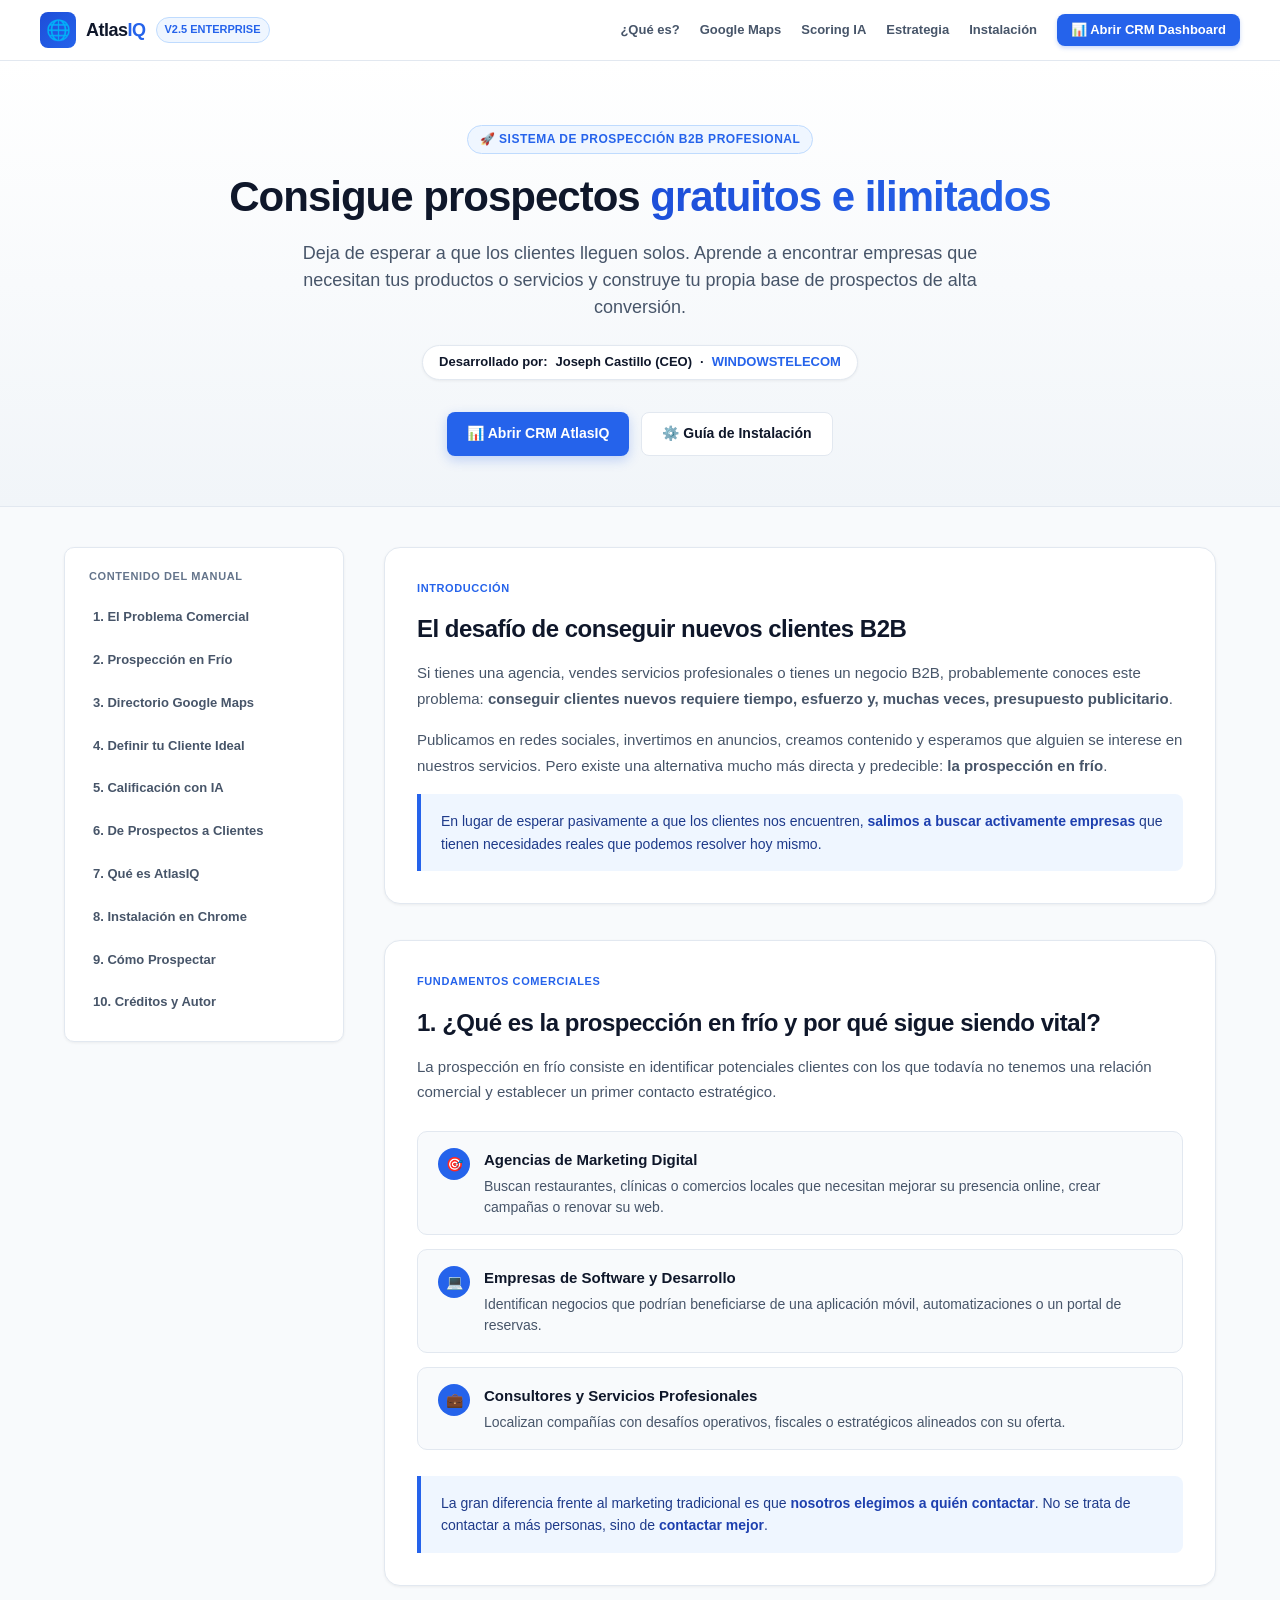
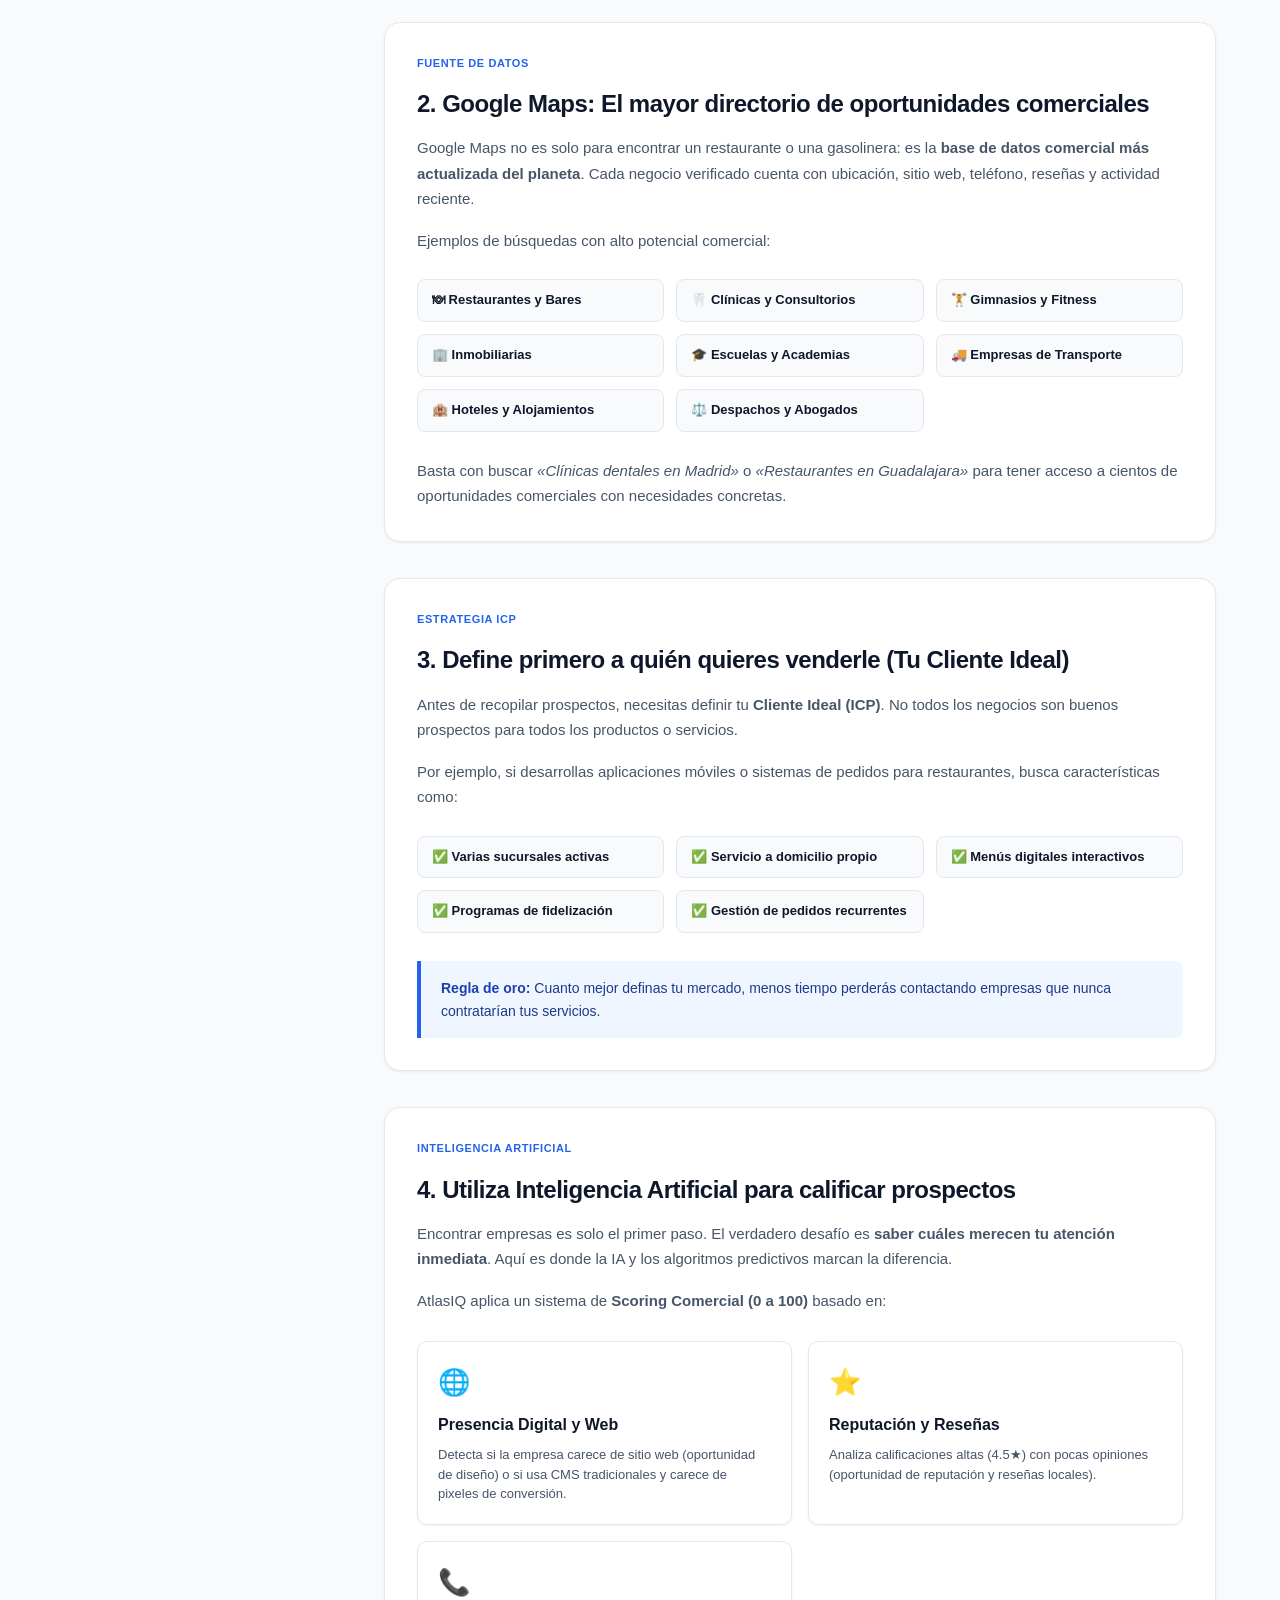
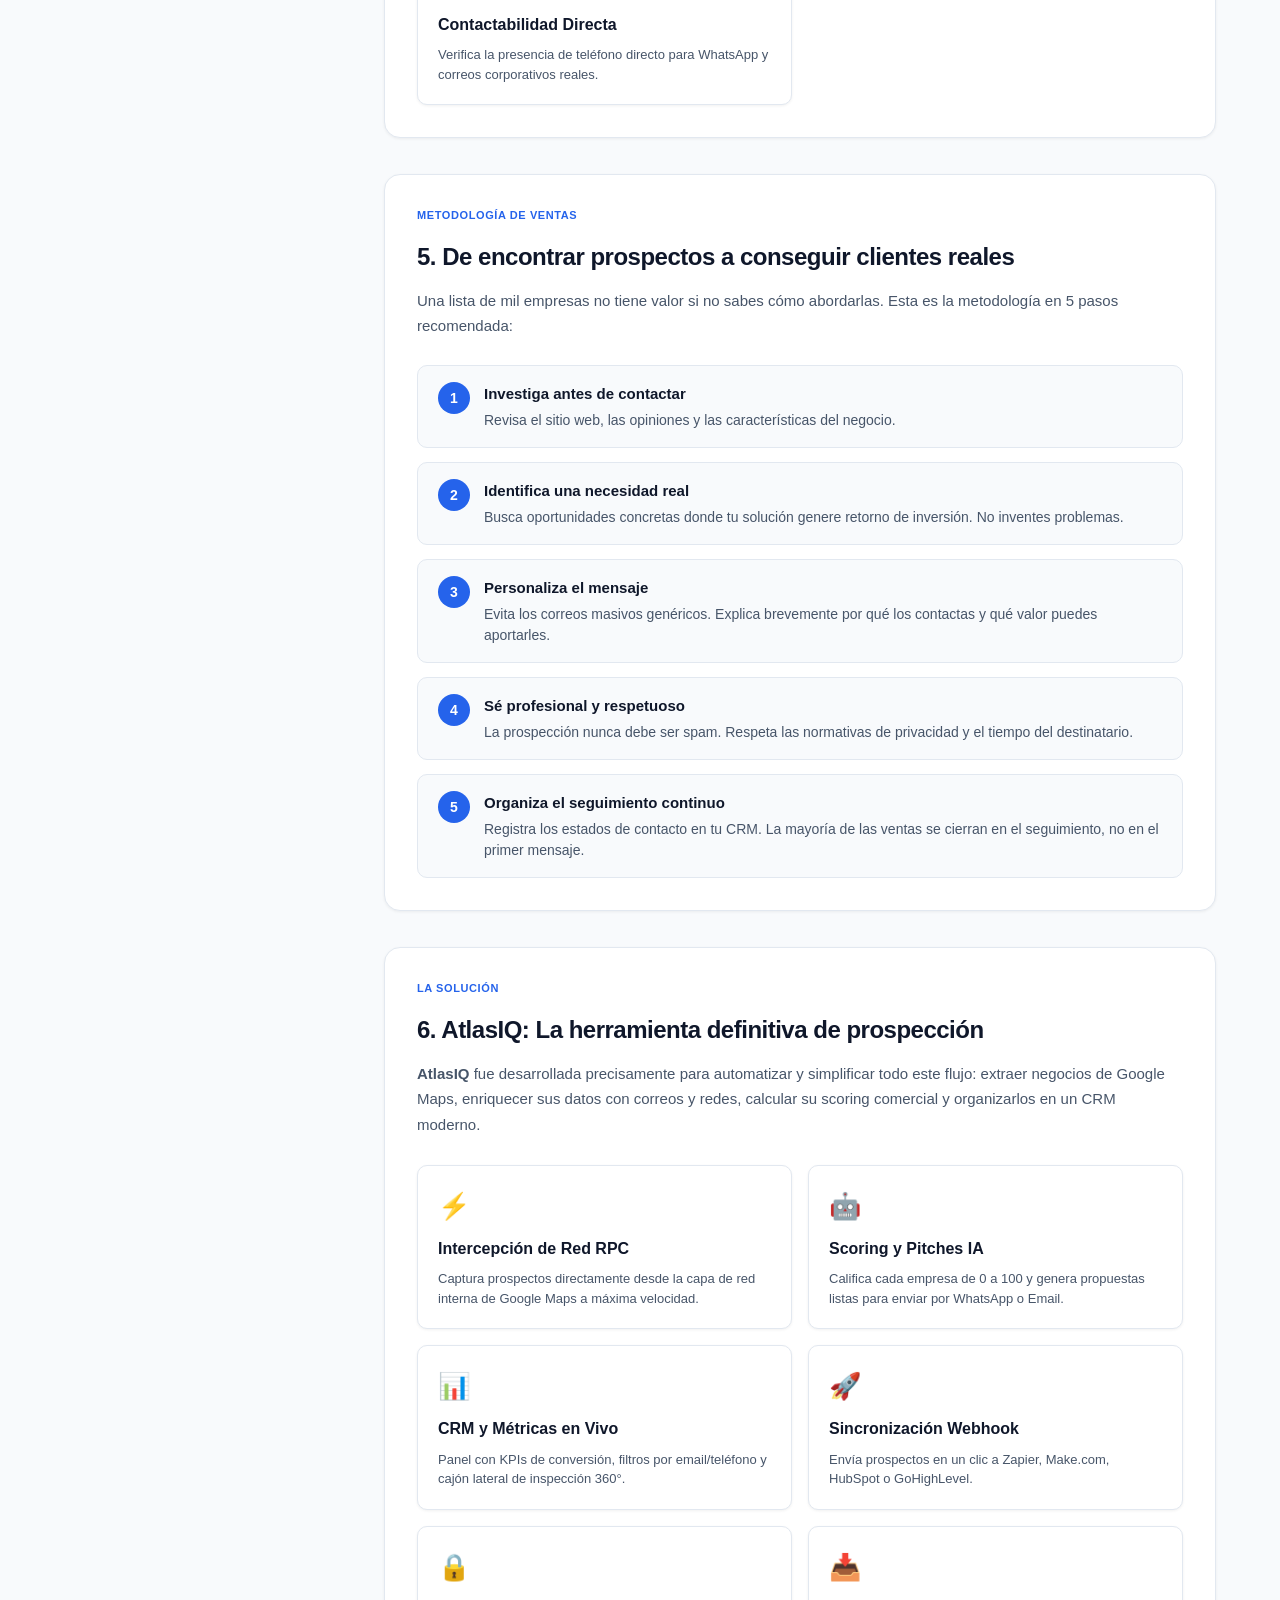
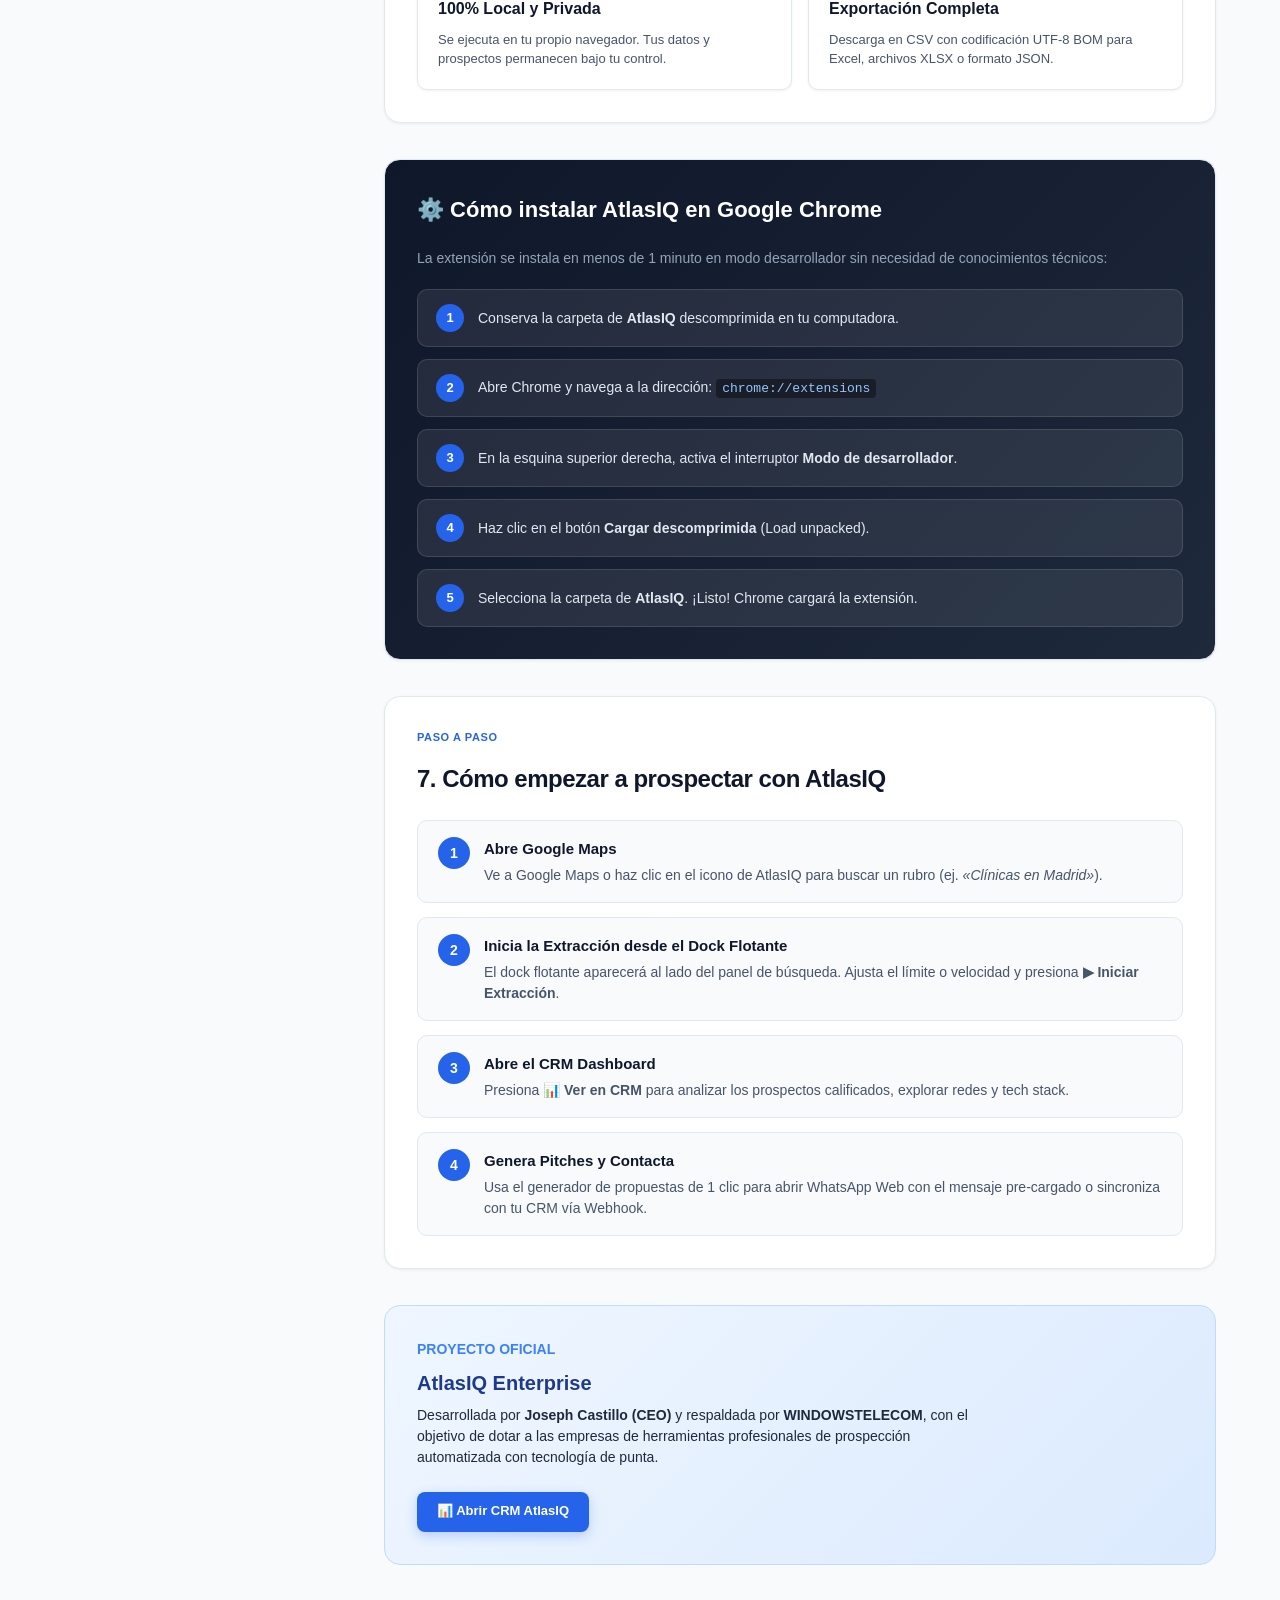
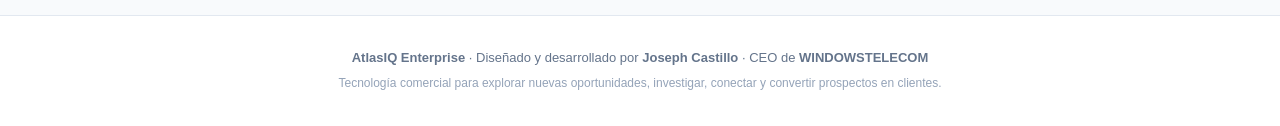
==== index.html @ 048e3fe7 "chore: base files baseline before intelligence enhancements" ====
<!DOCTYPE html>
<html lang="es">

<head>
    <meta charset="utf-8" />
    <meta name="viewport" content="width=device-width, initial-scale=1.0" />
    <title>AtlasIQ Enterprise – Guía Oficial y Manual de Prospección B2B</title>
    <style>
        :root {
            --primary: #2563eb;
            --primary-dark: #1d4ed8;
            --primary-light: #eff6ff;
            --accent: #10b981;
            --accent-light: #ecfdf5;
            --bg: #f8fafc;
            --card-bg: #ffffff;
            --text-main: #0f172a;
            --text-muted: #475569;
            --text-light: #64748b;
            --border: #e2e8f0;
            --shadow-sm: 0 1px 3px rgba(0,0,0,0.06);
            --shadow-md: 0 4px 6px -1px rgba(0,0,0,0.08), 0 2px 4px -2px rgba(0,0,0,0.05);
            --shadow-xl: 0 20px 25px -5px rgba(0,0,0,0.08), 0 8px 10px -6px rgba(0,0,0,0.04);
            --radius-lg: 16px;
            --radius-md: 10px;
        }

        * {
            box-sizing: border-box;
            margin: 0;
            padding: 0;
        }

        body {
            font-family: -apple-system, BlinkMacSystemFont, "Segoe UI", Roboto, "Helvetica Neue", Arial, sans-serif;
            background-color: var(--bg);
            color: var(--text-main);
            line-height: 1.6;
            scroll-behavior: smooth;
        }

        /* === TOPBAR === */
        .topbar {
            position: sticky;
            top: 0;
            background: rgba(255, 255, 255, 0.92);
            backdrop-filter: blur(12px);
            -webkit-backdrop-filter: blur(12px);
            border-bottom: 1px solid var(--border);
            z-index: 100;
            padding: 12px 24px;
        }

        .topbar-content {
            max-width: 1200px;
            margin: 0 auto;
            display: flex;
            align-items: center;
            justify-content: space-between;
        }

        .brand-box {
            display: flex;
            align-items: center;
            gap: 10px;
            text-decoration: none;
        }

        .brand-logo {
            width: 36px;
            height: 36px;
            background: linear-gradient(135deg, #1d4ed8, #2563eb);
            border-radius: 8px;
            display: flex;
            align-items: center;
            justify-content: center;
            color: #fff;
            font-size: 20px;
            font-weight: 900;
        }

        .brand-name {
            font-size: 18px;
            font-weight: 800;
            color: var(--text-main);
            letter-spacing: -0.5px;
        }

        .brand-name span {
            color: var(--primary);
        }

        .topbar-badge {
            font-size: 11px;
            font-weight: 700;
            background: var(--primary-light);
            color: var(--primary);
            padding: 3px 8px;
            border-radius: 20px;
            border: 1px solid #bfdbfe;
            text-transform: uppercase;
        }

        .topbar-nav {
            display: flex;
            align-items: center;
            gap: 20px;
        }

        .topbar-nav a {
            font-size: 13px;
            font-weight: 600;
            color: var(--text-muted);
            text-decoration: none;
            transition: color 0.15s;
        }

        .topbar-nav a:hover {
            color: var(--primary);
        }

        .btn-crm-nav {
            background: var(--primary);
            color: #fff !important;
            padding: 6px 14px;
            border-radius: 8px;
            font-weight: 700 !important;
            box-shadow: 0 2px 4px rgba(37, 99, 235, 0.25);
            transition: transform 0.15s !important;
        }

        .btn-crm-nav:hover {
            transform: translateY(-1px);
            background: var(--primary-dark);
        }

        /* === HERO SECTION === */
        .hero {
            background: linear-gradient(180deg, #ffffff 0%, #f1f5f9 100%);
            border-bottom: 1px solid var(--border);
            padding: 64px 24px 50px;
            text-align: center;
        }

        .hero-inner {
            max-width: 860px;
            margin: 0 auto;
            display: flex;
            flex-direction: column;
            align-items: center;
            gap: 18px;
        }

        .hero-pill {
            display: inline-flex;
            align-items: center;
            gap: 6px;
            background: #eff6ff;
            color: #2563eb;
            border: 1px solid #bfdbfe;
            padding: 4px 12px;
            border-radius: 20px;
            font-size: 12px;
            font-weight: 700;
            text-transform: uppercase;
            letter-spacing: 0.5px;
        }

        .hero-title {
            font-size: 42px;
            font-weight: 900;
            line-height: 1.18;
            letter-spacing: -1px;
            color: #0f172a;
        }

        .hero-title span {
            background: linear-gradient(135deg, #1d4ed8, #2563eb);
            -webkit-background-clip: text;
            -webkit-text-fill-color: transparent;
        }

        .hero-subtitle {
            font-size: 18px;
            color: var(--text-muted);
            max-width: 720px;
            line-height: 1.5;
        }

        .hero-author-badge {
            display: inline-flex;
            align-items: center;
            gap: 8px;
            background: #ffffff;
            border: 1px solid var(--border);
            border-radius: 30px;
            padding: 6px 16px;
            box-shadow: var(--shadow-sm);
            font-size: 13px;
            font-weight: 600;
            color: var(--text-main);
            margin-top: 6px;
        }

        .hero-author-badge span.company {
            color: var(--primary);
            font-weight: 800;
        }

        .hero-cta-box {
            display: flex;
            gap: 12px;
            margin-top: 14px;
            flex-wrap: wrap;
            justify-content: center;
        }

        .btn-cta {
            height: 44px;
            padding: 0 20px;
            border-radius: 8px;
            font-size: 14px;
            font-weight: 700;
            display: inline-flex;
            align-items: center;
            justify-content: center;
            gap: 8px;
            cursor: pointer;
            text-decoration: none;
            transition: all 0.15s;
        }

        .btn-cta-primary {
            background: var(--primary);
            color: #fff;
            box-shadow: 0 4px 12px rgba(37, 99, 235, 0.25);
        }

        .btn-cta-primary:hover {
            background: var(--primary-dark);
            transform: translateY(-2px);
        }

        .btn-cta-outline {
            background: #fff;
            color: var(--text-main);
            border: 1px solid var(--border);
        }

        .btn-cta-outline:hover {
            background: #f8fafc;
            border-color: #cbd5e1;
        }

        /* === LAYOUT WITH SIDEBAR & CONTENT === */
        .layout-container {
            max-width: 1200px;
            margin: 40px auto;
            padding: 0 24px;
            display: grid;
            grid-template-columns: 280px 1fr;
            gap: 40px;
        }

        /* Sidebar Navigation */
        .sidebar-nav {
            position: sticky;
            top: 80px;
            height: fit-content;
            background: #fff;
            border: 1px solid var(--border);
            border-radius: var(--radius-md);
            padding: 20px 16px;
            box-shadow: var(--shadow-sm);
            display: flex;
            flex-direction: column;
            gap: 6px;
        }

        .sidebar-title {
            font-size: 11px;
            font-weight: 800;
            text-transform: uppercase;
            letter-spacing: 0.6px;
            color: var(--text-light);
            margin-bottom: 8px;
            padding-left: 8px;
        }

        .sidebar-link {
            font-size: 13px;
            font-weight: 600;
            color: var(--text-muted);
            text-decoration: none;
            padding: 8px 12px;
            border-radius: 6px;
            transition: all 0.15s;
            display: flex;
            align-items: center;
            gap: 8px;
        }

        .sidebar-link:hover {
            background: #f1f5f9;
            color: var(--primary);
        }

        /* Main Guide Content */
        .content-area {
            display: flex;
            flex-direction: column;
            gap: 36px;
        }

        .guide-card {
            background: var(--card-bg);
            border: 1px solid var(--border);
            border-radius: var(--radius-lg);
            padding: 32px;
            box-shadow: var(--shadow-sm);
            display: flex;
            flex-direction: column;
            gap: 16px;
        }

        .guide-section-badge {
            font-size: 11px;
            font-weight: 800;
            color: var(--primary);
            text-transform: uppercase;
            letter-spacing: 0.6px;
            display: inline-block;
        }

        .guide-heading {
            font-size: 24px;
            font-weight: 800;
            color: #0f172a;
            line-height: 1.3;
            letter-spacing: -0.5px;
        }

        .guide-text {
            font-size: 15px;
            color: var(--text-muted);
            line-height: 1.7;
        }

        /* Sector Grid */
        .sector-grid {
            display: grid;
            grid-template-columns: repeat(auto-fit, minmax(200px, 1fr));
            gap: 12px;
            margin-top: 10px;
        }

        .sector-pill {
            background: #f8fafc;
            border: 1px solid var(--border);
            border-radius: 8px;
            padding: 10px 14px;
            font-size: 13px;
            font-weight: 600;
            color: var(--text-main);
            display: flex;
            align-items: center;
            gap: 8px;
        }

        /* Callout Box */
        .callout-box {
            background: #eff6ff;
            border-left: 4px solid var(--primary);
            border-radius: 0 8px 8px 0;
            padding: 16px 20px;
            font-size: 14px;
            color: #1e3a8a;
            line-height: 1.6;
        }

        .callout-box strong {
            color: #1e40af;
        }

        /* Process Steps */
        .process-steps {
            display: flex;
            flex-direction: column;
            gap: 14px;
            margin-top: 10px;
        }

        .process-step-item {
            display: flex;
            gap: 14px;
            background: #f8fafc;
            border: 1px solid var(--border);
            border-radius: var(--radius-md);
            padding: 16px 20px;
        }

        .step-number {
            width: 32px;
            height: 32px;
            border-radius: 50%;
            background: var(--primary);
            color: #fff;
            display: flex;
            align-items: center;
            justify-content: center;
            font-weight: 800;
            font-size: 14px;
            flex-shrink: 0;
        }

        .step-content {
            display: flex;
            flex-direction: column;
            gap: 4px;
        }

        .step-title {
            font-size: 15px;
            font-weight: 700;
            color: #0f172a;
        }

        .step-desc {
            font-size: 14px;
            color: var(--text-muted);
            line-height: 1.5;
        }

        /* Features Matrix */
        .feature-grid {
            display: grid;
            grid-template-columns: repeat(auto-fit, minmax(260px, 1fr));
            gap: 16px;
            margin-top: 12px;
        }

        .feature-box {
            background: #ffffff;
            border: 1px solid var(--border);
            border-radius: var(--radius-md);
            padding: 20px;
            box-shadow: var(--shadow-sm);
            display: flex;
            flex-direction: column;
            gap: 8px;
            transition: transform 0.2s, box-shadow 0.2s;
        }

        .feature-box:hover {
            transform: translateY(-2px);
            box-shadow: var(--shadow-md);
        }

        .feature-icon {
            font-size: 26px;
        }

        .feature-box-title {
            font-size: 16px;
            font-weight: 700;
            color: #0f172a;
        }

        .feature-box-desc {
            font-size: 13px;
            color: var(--text-muted);
            line-height: 1.5;
        }

        /* Installation Checklist Box */
        .install-box {
            background: linear-gradient(135deg, #0f172a 0%, #1e293b 100%);
            color: #fff;
            border-radius: var(--radius-lg);
            padding: 32px;
            display: flex;
            flex-direction: column;
            gap: 20px;
        }

        .install-heading {
            font-size: 22px;
            font-weight: 800;
            color: #fff;
        }

        .install-steps {
            display: flex;
            flex-direction: column;
            gap: 12px;
        }

        .install-step-card {
            background: rgba(255, 255, 255, 0.08);
            border: 1px solid rgba(255, 255, 255, 0.12);
            border-radius: 10px;
            padding: 14px 18px;
            display: flex;
            align-items: center;
            gap: 14px;
        }

        .install-step-card .num {
            width: 28px;
            height: 28px;
            border-radius: 50%;
            background: #2563eb;
            color: #fff;
            font-weight: 800;
            font-size: 13px;
            display: flex;
            align-items: center;
            justify-content: center;
            flex-shrink: 0;
        }

        .install-step-card .text {
            font-size: 14px;
            color: #e2e8f0;
        }

        .install-step-card code {
            background: rgba(0, 0, 0, 0.4);
            padding: 2px 6px;
            border-radius: 4px;
            color: #93c5fd;
            font-family: monospace;
            font-size: 13px;
        }

        /* Author Credit Footer */
        .author-card {
            background: linear-gradient(135deg, #eff6ff 0%, #dbeafe 100%);
            border: 1.5px solid #bfdbfe;
            border-radius: var(--radius-lg);
            padding: 32px;
            display: flex;
            align-items: center;
            justify-content: space-between;
            gap: 24px;
            flex-wrap: wrap;
        }

        .author-info {
            display: flex;
            flex-direction: column;
            gap: 6px;
        }

        .author-title {
            font-size: 20px;
            font-weight: 900;
            color: #1e3a8a;
        }

        .author-meta {
            font-size: 14px;
            color: #3b82f6;
            font-weight: 600;
        }

        .author-desc {
            font-size: 14px;
            color: #1e293b;
            max-width: 580px;
            line-height: 1.5;
        }

        /* Footer */
        .main-footer {
            border-top: 1px solid var(--border);
            padding: 32px 24px;
            background: #fff;
            text-align: center;
            font-size: 13px;
            color: var(--text-light);
            margin-top: 50px;
        }

        @media (max-width: 860px) {
            .layout-container {
                grid-template-columns: 1fr;
            }
            .sidebar-nav {
                display: none;
            }
            .hero-title {
                font-size: 30px;
            }
        }
    </style>
</head>

<body>
    <!-- TOP NAVBAR -->
    <header class="topbar">
        <div class="topbar-content">
            <a href="dashboard.html" class="brand-box">
                <div class="brand-logo">🌐</div>
                <div class="brand-name">Atlas<span>IQ</span></div>
                <span class="topbar-badge">v2.5 Enterprise</span>
            </a>
            <nav class="topbar-nav">
                <a href="#que-es">¿Qué es?</a>
                <a href="#google-maps">Google Maps</a>
                <a href="#scoring-ia">Scoring IA</a>
                <a href="#proceso">Estrategia</a>
                <a href="#instalacion">Instalación</a>
                <a href="dashboard.html" class="btn-crm-nav">📊 Abrir CRM Dashboard</a>
            </nav>
        </div>
    </header>

    <!-- HERO SECTION -->
    <section class="hero">
        <div class="hero-inner">
            <div class="hero-pill">
                🚀 Sistema de Prospección B2B Profesional
            </div>
            <h1 class="hero-title">
                Consigue prospectos <span>gratuitos e ilimitados</span>
            </h1>
            <p class="hero-subtitle">
                Deja de esperar a que los clientes lleguen solos. Aprende a encontrar empresas que necesitan tus productos o servicios y construye tu propia base de prospectos de alta conversión.
            </p>
            <div class="hero-author-badge">
                <span>Desarrollado por:</span>
                <strong>Joseph Castillo (CEO)</strong>
                <span>·</span>
                <span class="company">WINDOWSTELECOM</span>
            </div>
            <div class="hero-cta-box">
                <a href="dashboard.html" class="btn-cta btn-cta-primary">
                    📊 Abrir CRM AtlasIQ
                </a>
                <a href="#instalacion" class="btn-cta btn-cta-outline">
                    ⚙️ Guía de Instalación
                </a>
            </div>
        </div>
    </section>

    <!-- MAIN TWO-COLUMN LAYOUT -->
    <div class="layout-container">
        <!-- STICKY SIDEBAR -->
        <aside class="sidebar-nav">
            <div class="sidebar-title">Contenido del Manual</div>
            <a href="#problema" class="sidebar-link">1. El Problema Comercial</a>
            <a href="#que-es" class="sidebar-link">2. Prospección en Frío</a>
            <a href="#google-maps" class="sidebar-link">3. Directorio Google Maps</a>
            <a href="#cliente-ideal" class="sidebar-link">4. Definir tu Cliente Ideal</a>
            <a href="#scoring-ia" class="sidebar-link">5. Calificación con IA</a>
            <a href="#estrategia" class="sidebar-link">6. De Prospectos a Clientes</a>
            <a href="#atlasiq-features" class="sidebar-link">7. Qué es AtlasIQ</a>
            <a href="#instalacion" class="sidebar-link">8. Instalación en Chrome</a>
            <a href="#como-prospectar" class="sidebar-link">9. Cómo Prospectar</a>
            <a href="#creditos" class="sidebar-link">10. Créditos y Autor</a>
        </aside>

        <!-- CONTENT AREA -->
        <main class="content-area">
            <!-- SECTION 1: EL PROBLEMA COMERCIAL -->
            <article class="guide-card" id="problema">
                <span class="guide-section-badge">Introducción</span>
                <h2 class="guide-heading">El desafío de conseguir nuevos clientes B2B</h2>
                <p class="guide-text">
                    Si tienes una agencia, vendes servicios profesionales o tienes un negocio B2B, probablemente conoces este problema: <strong>conseguir clientes nuevos requiere tiempo, esfuerzo y, muchas veces, presupuesto publicitario</strong>.
                </p>
                <p class="guide-text">
                    Publicamos en redes sociales, invertimos en anuncios, creamos contenido y esperamos que alguien se interese en nuestros servicios. Pero existe una alternativa mucho más directa y predecible: <strong>la prospección en frío</strong>.
                </p>
                <div class="callout-box">
                    En lugar de esperar pasivamente a que los clientes nos encuentren, <strong>salimos a buscar activamente empresas</strong> que tienen necesidades reales que podemos resolver hoy mismo.
                </div>
            </article>

            <!-- SECTION 2: QUÉ ES LA PROSPECCIÓN EN FRÍO -->
            <article class="guide-card" id="que-es">
                <span class="guide-section-badge">Fundamentos Comerciales</span>
                <h2 class="guide-heading">1. ¿Qué es la prospección en frío y por qué sigue siendo vital?</h2>
                <p class="guide-text">
                    La prospección en frío consiste en identificar potenciales clientes con los que todavía no tenemos una relación comercial y establecer un primer contacto estratégico.
                </p>
                <div class="process-steps">
                    <div class="process-step-item">
                        <div class="step-number">🎯</div>
                        <div class="step-content">
                            <div class="step-title">Agencias de Marketing Digital</div>
                            <div class="step-desc">Buscan restaurantes, clínicas o comercios locales que necesitan mejorar su presencia online, crear campañas o renovar su web.</div>
                        </div>
                    </div>
                    <div class="process-step-item">
                        <div class="step-number">💻</div>
                        <div class="step-content">
                            <div class="step-title">Empresas de Software y Desarrollo</div>
                            <div class="step-desc">Identifican negocios que podrían beneficiarse de una aplicación móvil, automatizaciones o un portal de reservas.</div>
                        </div>
                    </div>
                    <div class="process-step-item">
                        <div class="step-number">💼</div>
                        <div class="step-content">
                            <div class="step-title">Consultores y Servicios Profesionales</div>
                            <div class="step-desc">Localizan compañías con desafíos operativos, fiscales o estratégicos alineados con su oferta.</div>
                        </div>
                    </div>
                </div>
                <div class="callout-box" style="margin-top: 10px;">
                    La gran diferencia frente al marketing tradicional es que <strong>nosotros elegimos a quién contactar</strong>. No se trata de contactar a más personas, sino de <strong>contactar mejor</strong>.
                </div>
            </article>

            <!-- SECTION 3: GOOGLE MAPS COMO DIRECTORIO -->
            <article class="guide-card" id="google-maps">
                <span class="guide-section-badge">Fuente de Datos</span>
                <h2 class="guide-heading">2. Google Maps: El mayor directorio de oportunidades comerciales</h2>
                <p class="guide-text">
                    Google Maps no es solo para encontrar un restaurante o una gasolinera: es la <strong>base de datos comercial más actualizada del planeta</strong>. Cada negocio verificado cuenta con ubicación, sitio web, teléfono, reseñas y actividad reciente.
                </p>
                <p class="guide-text">
                    Ejemplos de búsquedas con alto potencial comercial:
                </p>
                <div class="sector-grid">
                    <div class="sector-pill">🍽 Restaurantes y Bares</div>
                    <div class="sector-pill">🦷 Clínicas y Consultorios</div>
                    <div class="sector-pill">🏋️ Gimnasios y Fitness</div>
                    <div class="sector-pill">🏢 Inmobiliarias</div>
                    <div class="sector-pill">🎓 Escuelas y Academias</div>
                    <div class="sector-pill">🚚 Empresas de Transporte</div>
                    <div class="sector-pill">🏨 Hoteles y Alojamientos</div>
                    <div class="sector-pill">⚖️ Despachos y Abogados</div>
                </div>
                <p class="guide-text" style="margin-top: 10px;">
                    Basta con buscar <em>«Clínicas dentales en Madrid»</em> o <em>«Restaurantes en Guadalajara»</em> para tener acceso a cientos de oportunidades comerciales con necesidades concretas.
                </p>
            </article>

            <!-- SECTION 4: DEFINE A QUIÉN VENDERLE -->
            <article class="guide-card" id="cliente-ideal">
                <span class="guide-section-badge">Estrategia ICP</span>
                <h2 class="guide-heading">3. Define primero a quién quieres venderle (Tu Cliente Ideal)</h2>
                <p class="guide-text">
                    Antes de recopilar prospectos, necesitas definir tu <strong>Cliente Ideal (ICP)</strong>. No todos los negocios son buenos prospectos para todos los productos o servicios.
                </p>
                <p class="guide-text">
                    Por ejemplo, si desarrollas aplicaciones móviles o sistemas de pedidos para restaurantes, busca características como:
                </p>
                <div class="sector-grid">
                    <div class="sector-pill">✅ Varias sucursales activas</div>
                    <div class="sector-pill">✅ Servicio a domicilio propio</div>
                    <div class="sector-pill">✅ Menús digitales interactivos</div>
                    <div class="sector-pill">✅ Programas de fidelización</div>
                    <div class="sector-pill">✅ Gestión de pedidos recurrentes</div>
                </div>
                <div class="callout-box" style="margin-top: 12px;">
                    <strong>Regla de oro:</strong> Cuanto mejor definas tu mercado, menos tiempo perderás contactando empresas que nunca contratarían tus servicios.
                </div>
            </article>

            <!-- SECTION 5: SCORING E INTELIGENCIA ARTIFICIAL -->
            <article class="guide-card" id="scoring-ia">
                <span class="guide-section-badge">Inteligencia Artificial</span>
                <h2 class="guide-heading">4. Utiliza Inteligencia Artificial para calificar prospectos</h2>
                <p class="guide-text">
                    Encontrar empresas es solo el primer paso. El verdadero desafío es <strong>saber cuáles merecen tu atención inmediata</strong>. Aquí es donde la IA y los algoritmos predictivos marcan la diferencia.
                </p>
                <p class="guide-text">
                    AtlasIQ aplica un sistema de <strong>Scoring Comercial (0 a 100)</strong> basado en:
                </p>
                <div class="feature-grid">
                    <div class="feature-box">
                        <div class="feature-icon">🌐</div>
                        <div class="feature-box-title">Presencia Digital y Web</div>
                        <div class="feature-box-desc">Detecta si la empresa carece de sitio web (oportunidad de diseño) o si usa CMS tradicionales y carece de pixeles de conversión.</div>
                    </div>
                    <div class="feature-box">
                        <div class="feature-icon">⭐</div>
                        <div class="feature-box-title">Reputación y Reseñas</div>
                        <div class="feature-box-desc">Analiza calificaciones altas (4.5★) con pocas opiniones (oportunidad de reputación y reseñas locales).</div>
                    </div>
                    <div class="feature-box">
                        <div class="feature-icon">📞</div>
                        <div class="feature-box-title">Contactabilidad Directa</div>
                        <div class="feature-box-desc">Verifica la presencia de teléfono directo para WhatsApp y correos corporativos reales.</div>
                    </div>
                </div>
            </article>

            <!-- SECTION 6: ESTRATEGIA DE ACERCAMIENTO -->
            <article class="guide-card" id="estrategia">
                <span class="guide-section-badge">Metodología de Ventas</span>
                <h2 class="guide-heading">5. De encontrar prospectos a conseguir clientes reales</h2>
                <p class="guide-text">
                    Una lista de mil empresas no tiene valor si no sabes cómo abordarlas. Esta es la metodología en 5 pasos recomendada:
                </p>
                <div class="process-steps">
                    <div class="process-step-item">
                        <div class="step-number">1</div>
                        <div class="step-content">
                            <div class="step-title">Investiga antes de contactar</div>
                            <div class="step-desc">Revisa el sitio web, las opiniones y las características del negocio.</div>
                        </div>
                    </div>
                    <div class="process-step-item">
                        <div class="step-number">2</div>
                        <div class="step-content">
                            <div class="step-title">Identifica una necesidad real</div>
                            <div class="step-desc">Busca oportunidades concretas donde tu solución genere retorno de inversión. No inventes problemas.</div>
                        </div>
                    </div>
                    <div class="process-step-item">
                        <div class="step-number">3</div>
                        <div class="step-content">
                            <div class="step-title">Personaliza el mensaje</div>
                            <div class="step-desc">Evita los correos masivos genéricos. Explica brevemente por qué los contactas y qué valor puedes aportarles.</div>
                        </div>
                    </div>
                    <div class="process-step-item">
                        <div class="step-number">4</div>
                        <div class="step-content">
                            <div class="step-title">Sé profesional y respetuoso</div>
                            <div class="step-desc">La prospección nunca debe ser spam. Respeta las normativas de privacidad y el tiempo del destinatario.</div>
                        </div>
                    </div>
                    <div class="process-step-item">
                        <div class="step-number">5</div>
                        <div class="step-content">
                            <div class="step-title">Organiza el seguimiento continuo</div>
                            <div class="step-desc">Registra los estados de contacto en tu CRM. La mayoría de las ventas se cierran en el seguimiento, no en el primer mensaje.</div>
                        </div>
                    </div>
                </div>
            </article>

            <!-- SECTION 7: QUÉ ES ATLASIQ -->
            <article class="guide-card" id="atlasiq-features">
                <span class="guide-section-badge">La Solución</span>
                <h2 class="guide-heading">6. AtlasIQ: La herramienta definitiva de prospección</h2>
                <p class="guide-text">
                    <strong>AtlasIQ</strong> fue desarrollada precisamente para automatizar y simplificar todo este flujo: extraer negocios de Google Maps, enriquecer sus datos con correos y redes, calcular su scoring comercial y organizarlos en un CRM moderno.
                </p>
                <div class="feature-grid">
                    <div class="feature-box">
                        <div class="feature-icon">⚡</div>
                        <div class="feature-box-title">Intercepción de Red RPC</div>
                        <div class="feature-box-desc">Captura prospectos directamente desde la capa de red interna de Google Maps a máxima velocidad.</div>
                    </div>
                    <div class="feature-box">
                        <div class="feature-icon">🤖</div>
                        <div class="feature-box-title">Scoring y Pitches IA</div>
                        <div class="feature-box-desc">Califica cada empresa de 0 a 100 y genera propuestas listas para enviar por WhatsApp o Email.</div>
                    </div>
                    <div class="feature-box">
                        <div class="feature-icon">📊</div>
                        <div class="feature-box-title">CRM y Métricas en Vivo</div>
                        <div class="feature-box-desc">Panel con KPIs de conversión, filtros por email/teléfono y cajón lateral de inspección 360°.</div>
                    </div>
                    <div class="feature-box">
                        <div class="feature-icon">🚀</div>
                        <div class="feature-box-title">Sincronización Webhook</div>
                        <div class="feature-box-desc">Envía prospectos en un clic a Zapier, Make.com, HubSpot o GoHighLevel.</div>
                    </div>
                    <div class="feature-box">
                        <div class="feature-icon">🔒</div>
                        <div class="feature-box-title">100% Local y Privada</div>
                        <div class="feature-box-desc">Se ejecuta en tu propio navegador. Tus datos y prospectos permanecen bajo tu control.</div>
                    </div>
                    <div class="feature-box">
                        <div class="feature-icon">📥</div>
                        <div class="feature-box-title">Exportación Completa</div>
                        <div class="feature-box-desc">Descarga en CSV con codificación UTF-8 BOM para Excel, archivos XLSX o formato JSON.</div>
                    </div>
                </div>
            </article>

            <!-- SECTION 8: INSTALACIÓN EN GOOGLE CHROME -->
            <article class="guide-card install-box" id="instalacion">
                <div class="install-heading">⚙️ Cómo instalar AtlasIQ en Google Chrome</div>
                <p style="font-size: 14px; color: #94a3b8;">
                    La extensión se instala en menos de 1 minuto en modo desarrollador sin necesidad de conocimientos técnicos:
                </p>
                <div class="install-steps">
                    <div class="install-step-card">
                        <div class="num">1</div>
                        <div class="text">Conserva la carpeta de <strong>AtlasIQ</strong> descomprimida en tu computadora.</div>
                    </div>
                    <div class="install-step-card">
                        <div class="num">2</div>
                        <div class="text">Abre Chrome y navega a la dirección: <code>chrome://extensions</code></div>
                    </div>
                    <div class="install-step-card">
                        <div class="num">3</div>
                        <div class="text">En la esquina superior derecha, activa el interruptor <strong>Modo de desarrollador</strong>.</div>
                    </div>
                    <div class="install-step-card">
                        <div class="num">4</div>
                        <div class="text">Haz clic en el botón <strong>Cargar descomprimida</strong> (Load unpacked).</div>
                    </div>
                    <div class="install-step-card">
                        <div class="num">5</div>
                        <div class="text">Selecciona la carpeta de <strong>AtlasIQ</strong>. ¡Listo! Chrome cargará la extensión.</div>
                    </div>
                </div>
            </article>

            <!-- SECTION 9: CÓMO EMPEZAR A PROSPECTAR -->
            <article class="guide-card" id="como-prospectar">
                <span class="guide-section-badge">Paso a Paso</span>
                <h2 class="guide-heading">7. Cómo empezar a prospectar con AtlasIQ</h2>
                <div class="process-steps">
                    <div class="process-step-item">
                        <div class="step-number">1</div>
                        <div class="step-content">
                            <div class="step-title">Abre Google Maps</div>
                            <div class="step-desc">Ve a Google Maps o haz clic en el icono de AtlasIQ para buscar un rubro (ej. <em>«Clínicas en Madrid»</em>).</div>
                        </div>
                    </div>
                    <div class="process-step-item">
                        <div class="step-number">2</div>
                        <div class="step-content">
                            <div class="step-title">Inicia la Extracción desde el Dock Flotante</div>
                            <div class="step-desc">El dock flotante aparecerá al lado del panel de búsqueda. Ajusta el límite o velocidad y presiona <strong>▶ Iniciar Extracción</strong>.</div>
                        </div>
                    </div>
                    <div class="process-step-item">
                        <div class="step-number">3</div>
                        <div class="step-content">
                            <div class="step-title">Abre el CRM Dashboard</div>
                            <div class="step-desc">Presiona <strong>📊 Ver en CRM</strong> para analizar los prospectos calificados, explorar redes y tech stack.</div>
                        </div>
                    </div>
                    <div class="process-step-item">
                        <div class="step-number">4</div>
                        <div class="step-content">
                            <div class="step-title">Genera Pitches y Contacta</div>
                            <div class="step-desc">Usa el generador de propuestas de 1 clic para abrir WhatsApp Web con el mensaje pre-cargado o sincroniza con tu CRM vía Webhook.</div>
                        </div>
                    </div>
                </div>
            </article>

            <!-- SECTION 10: CRÉDITOS Y EMPRESA -->
            <article class="author-card" id="creditos">
                <div class="author-info">
                    <div class="author-meta">PROYECTO OFICIAL</div>
                    <div class="author-title">AtlasIQ Enterprise</div>
                    <div class="author-desc">
                        Desarrollada por <strong>Joseph Castillo (CEO)</strong> y respaldada por <strong>WINDOWSTELECOM</strong>, con el objetivo de dotar a las empresas de herramientas profesionales de prospección automatizada con tecnología de punta.
                    </div>
                </div>
                <div style="display: flex; gap: 10px;">
                    <a href="dashboard.html" class="btn-cta btn-cta-primary" style="height: 40px; font-size: 13px;">
                        📊 Abrir CRM AtlasIQ
                    </a>
                </div>
            </article>
        </main>
    </div>

    <!-- MAIN FOOTER -->
    <footer class="main-footer">
        <p><strong>AtlasIQ Enterprise</strong> · Diseñado y desarrollado por <strong>Joseph Castillo</strong> · CEO de <strong>WINDOWSTELECOM</strong></p>
        <p style="margin-top: 6px; font-size: 12px; color: #94a3b8;">Tecnología comercial para explorar nuevas oportunidades, investigar, conectar y convertir prospectos en clientes.</p>
    </footer>
</body>

</html>
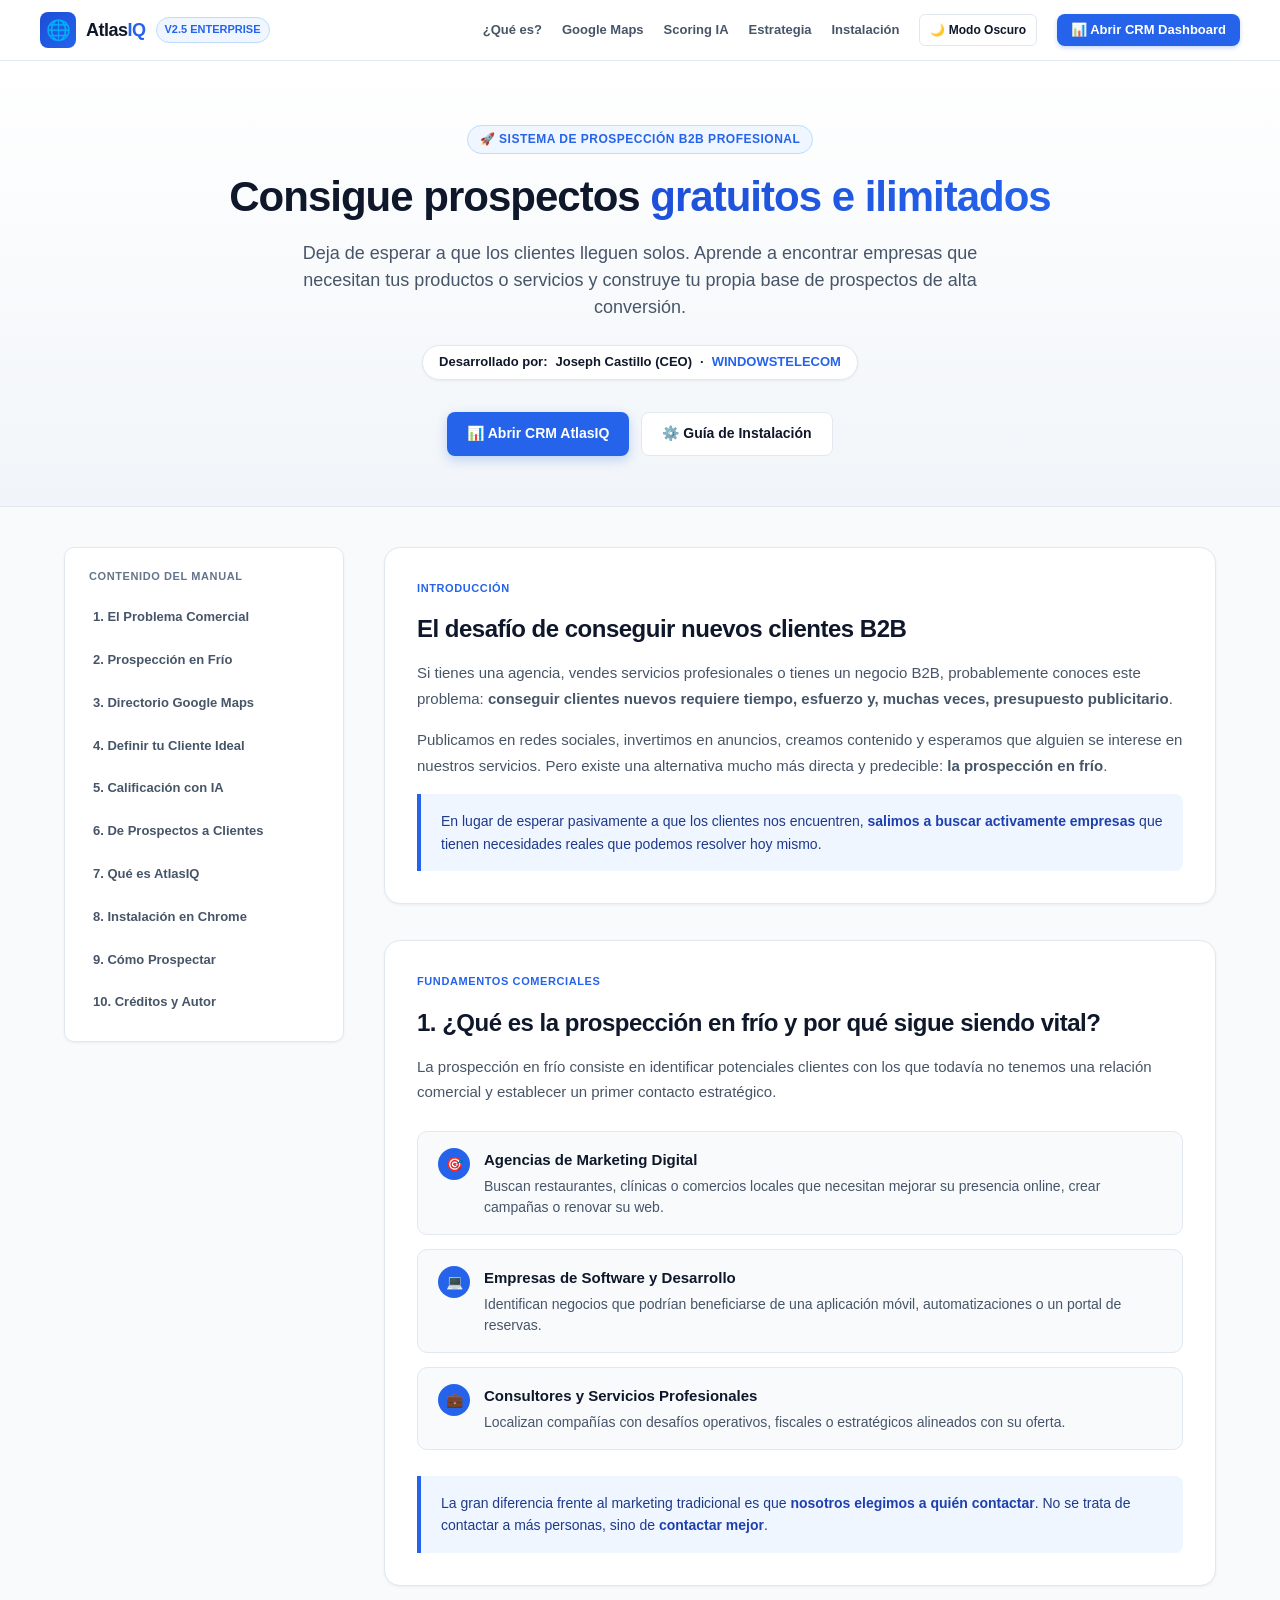
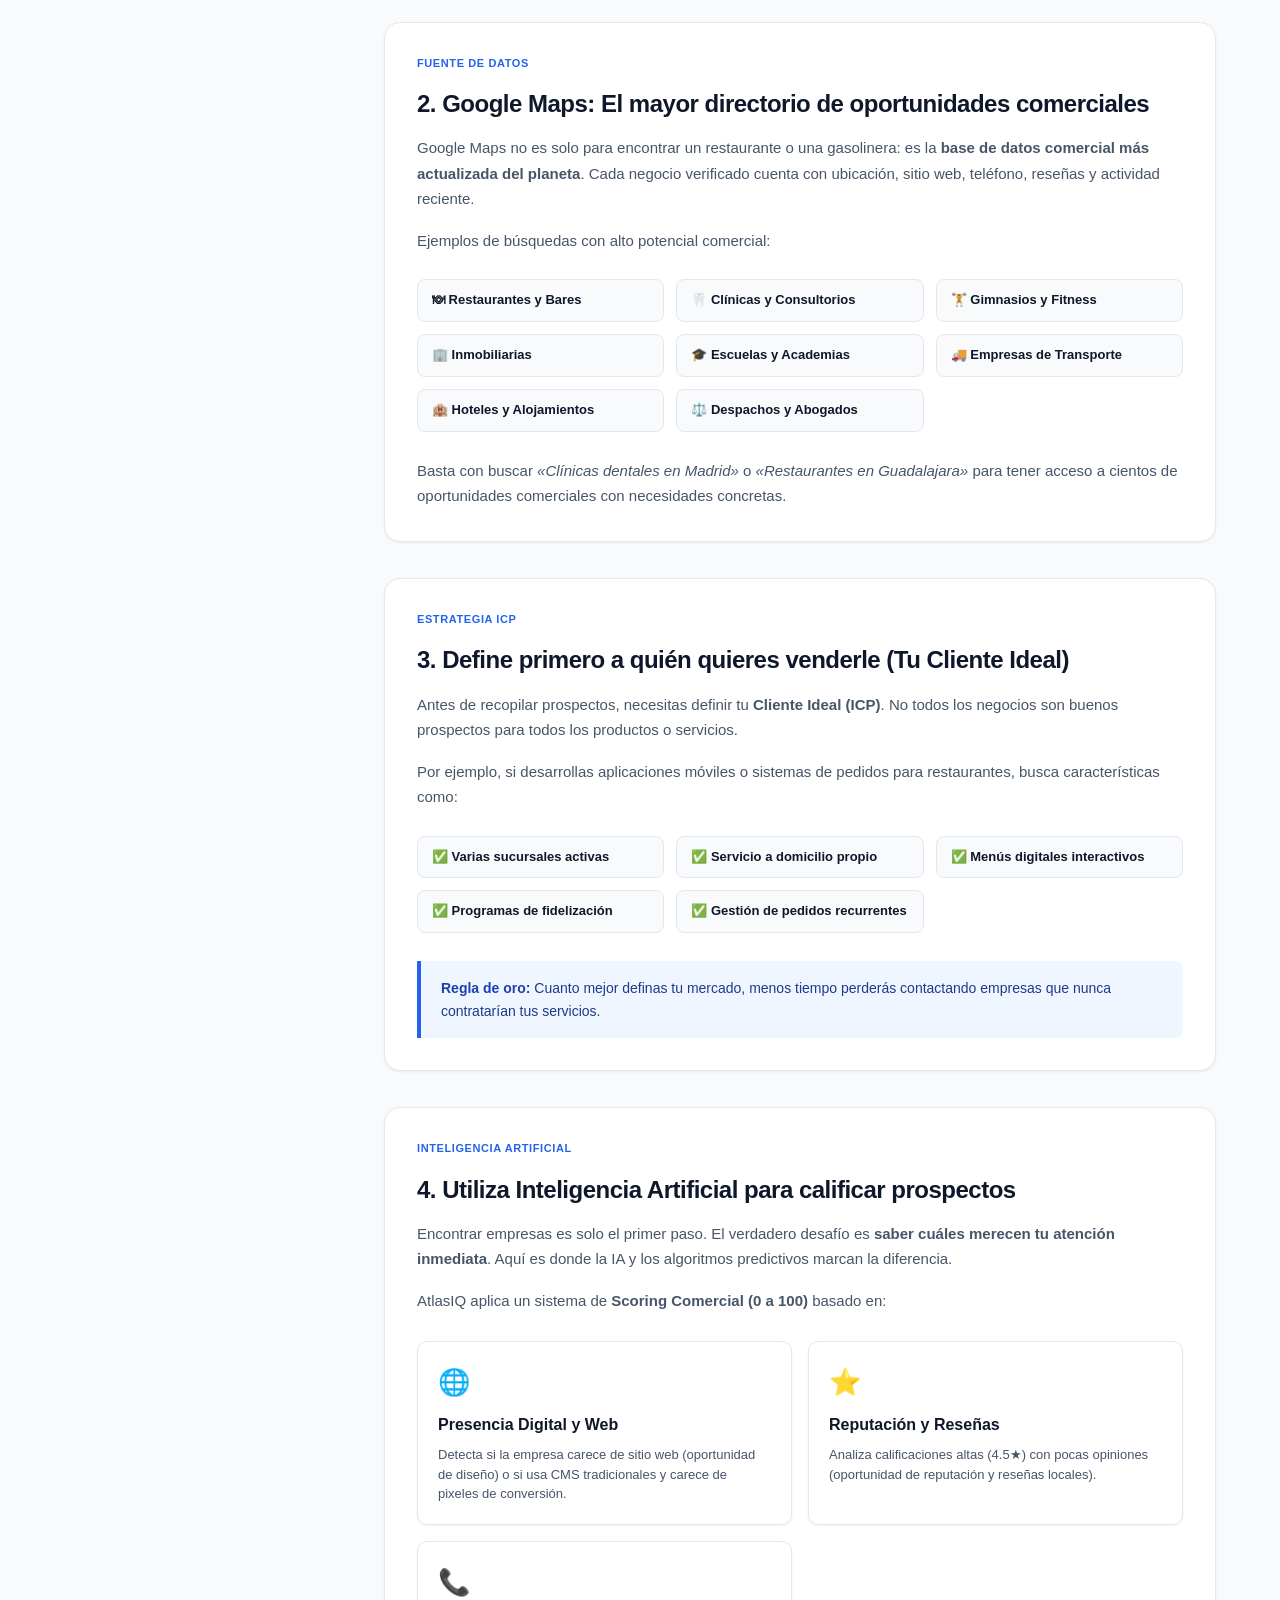
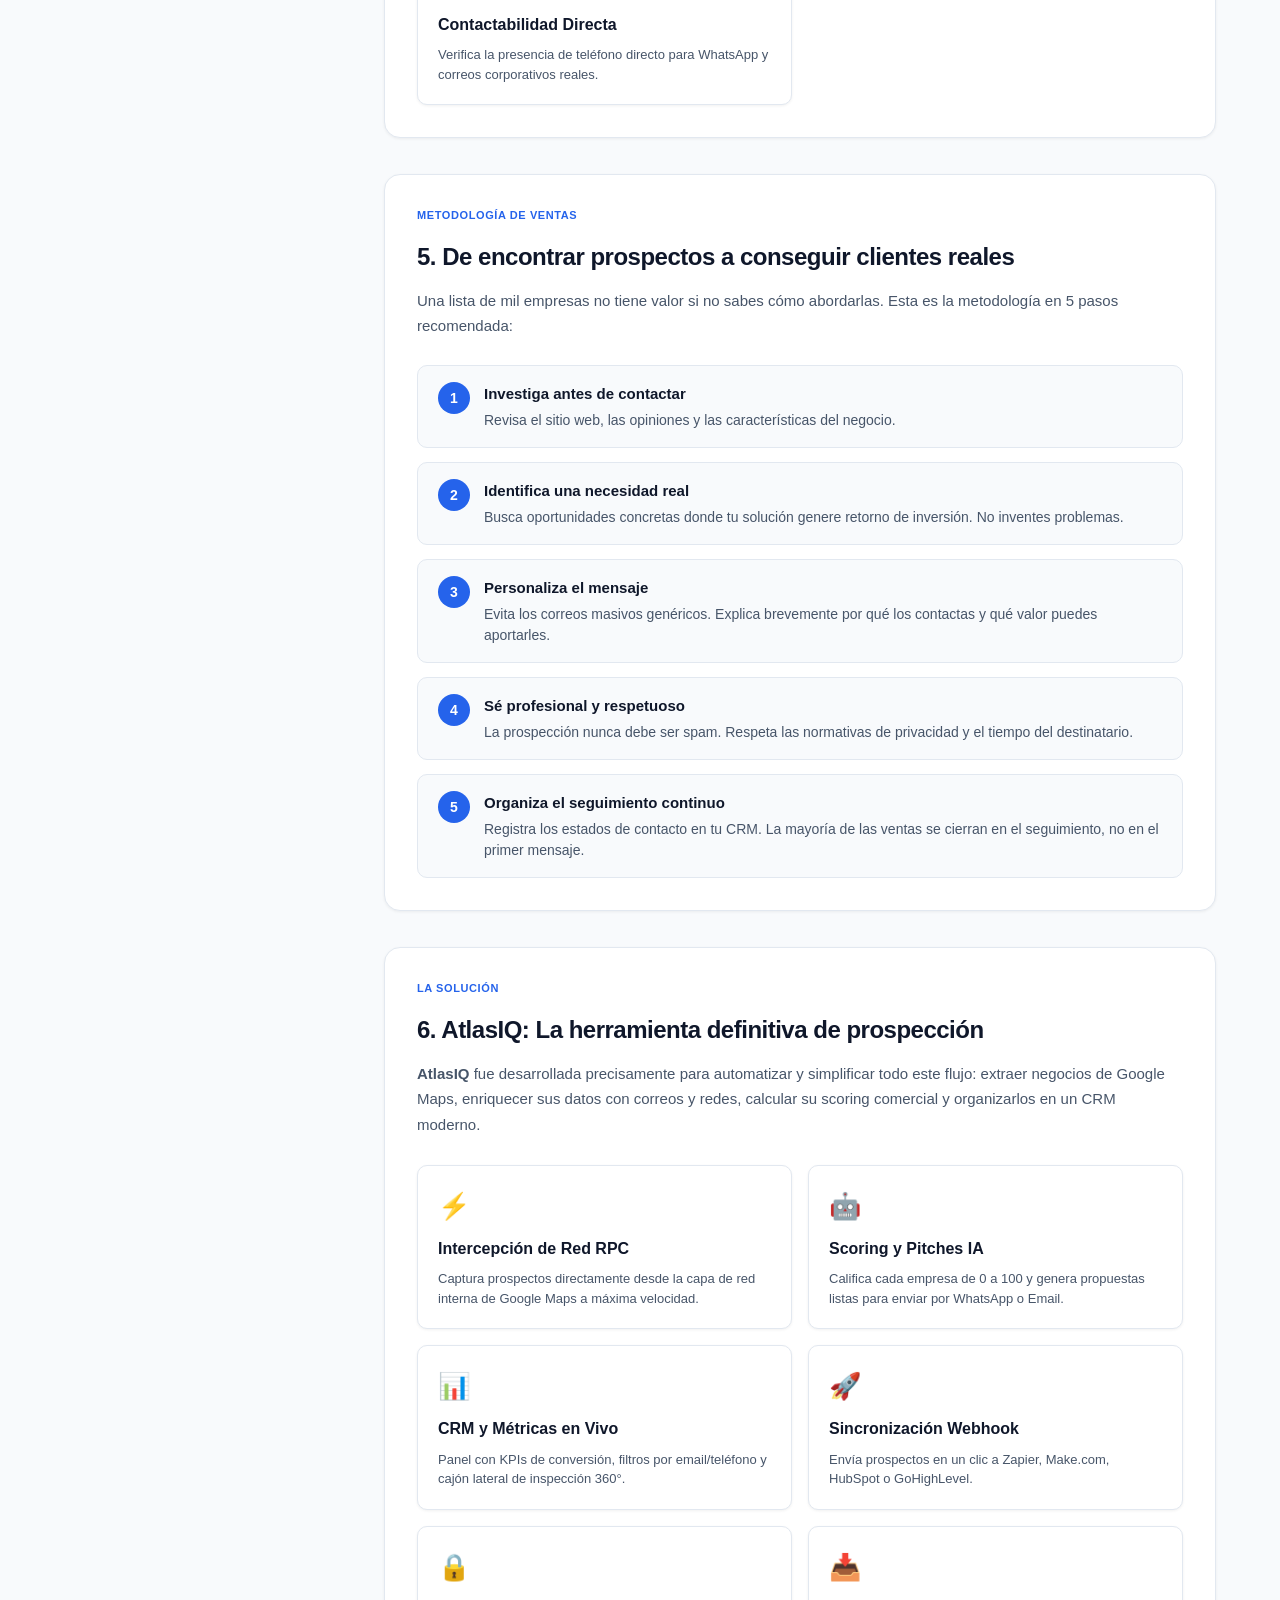
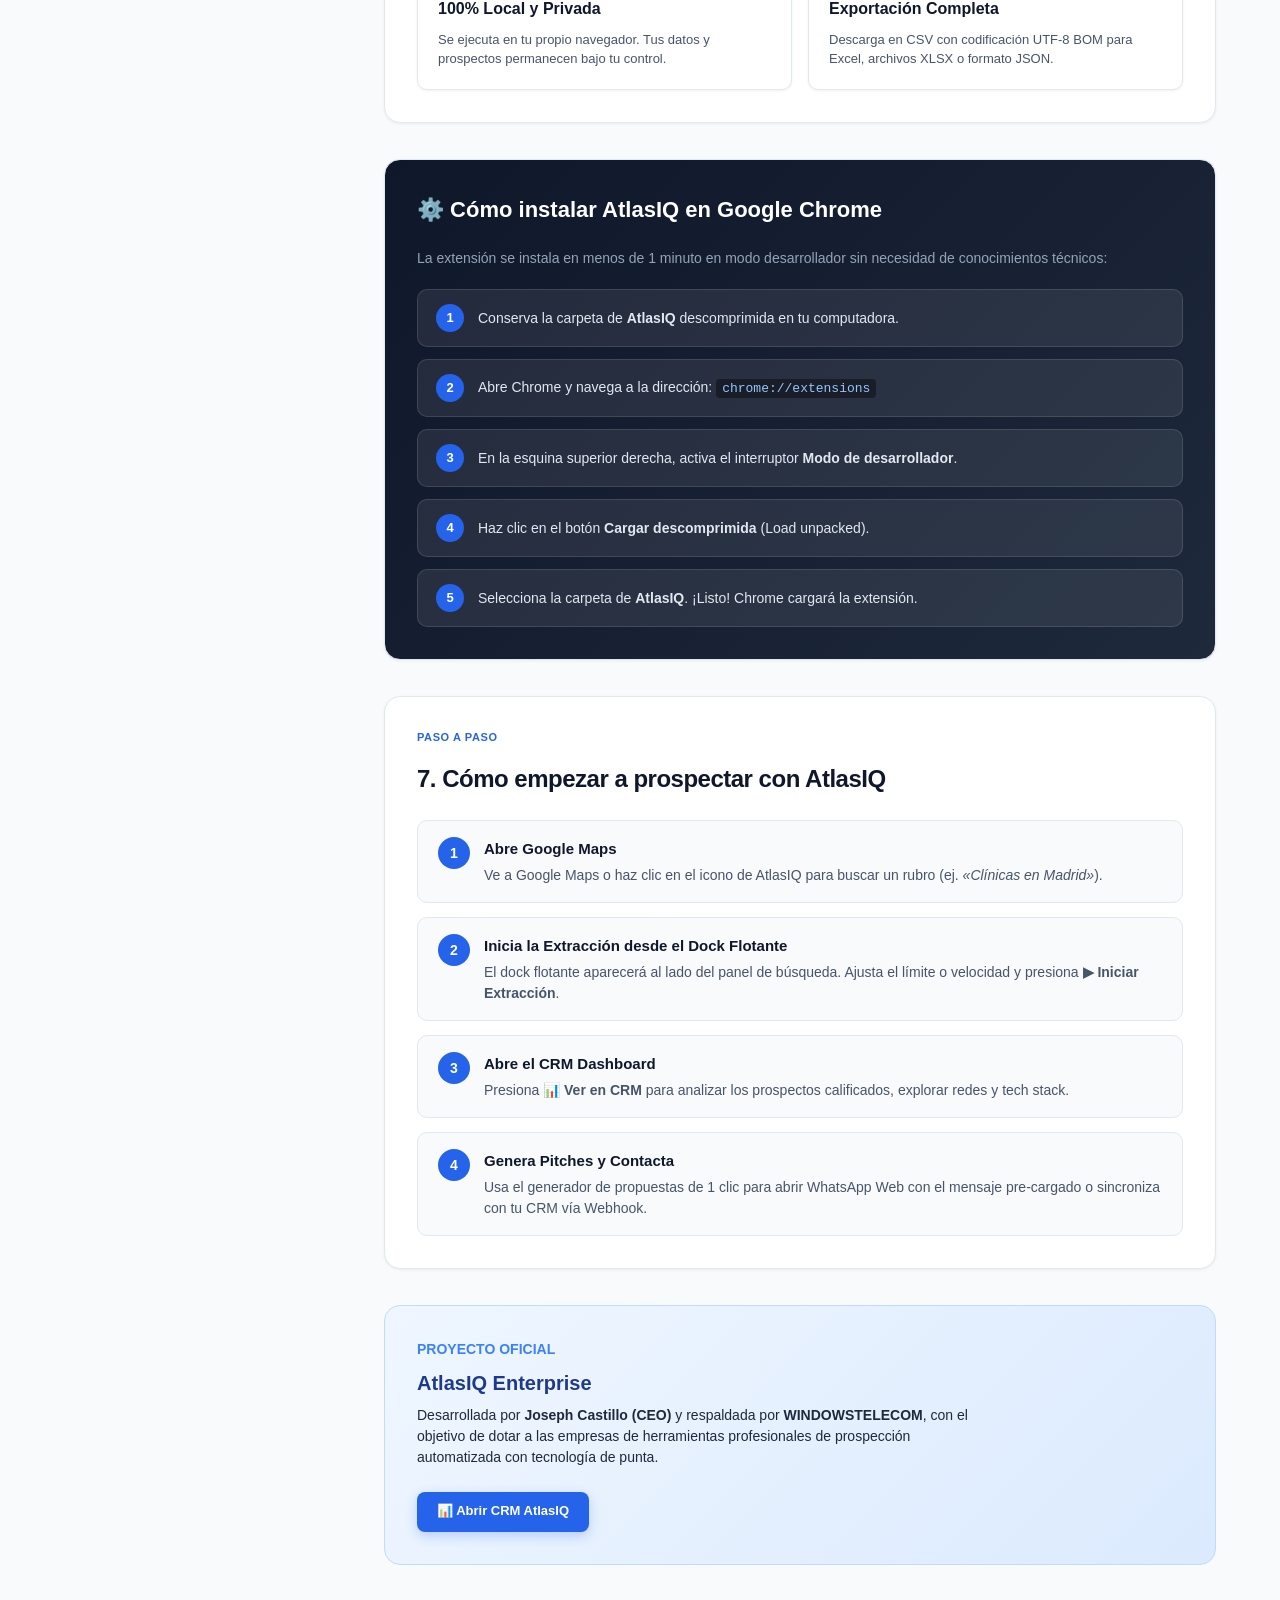
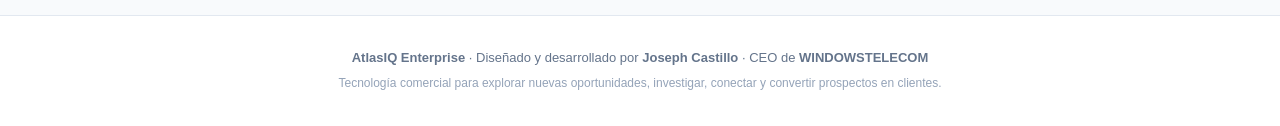
==== commit 02422c72: "feat: complete luxury dark mode and light theme switcher with high contrast typography" ====
--- a/index.html
+++ b/index.html
@@ -3,8 +3,15 @@
 
 <head>
     <meta charset="utf-8" />
-    <meta name="viewport" content="width=device-width, initial-scale=1.0" />
+    <meta name="viewport" content="width=device-width, initial-scale=1.0, maximum-scale=5.0, viewport-fit=cover" />
+    <meta name="theme-color" content="#2563eb" />
     <title>AtlasIQ Enterprise – Guía Oficial y Manual de Prospección B2B</title>
+    <script>
+        (function() {
+            var savedTheme = localStorage.getItem("atlasiq-theme") || "light";
+            document.documentElement.setAttribute("data-theme", savedTheme);
+        })();
+    </script>
     <style>
         :root {
             --primary: #2563eb;
@@ -25,6 +32,132 @@
             --radius-md: 10px;
         }
 
+        /* === LUXURY OBSIDIAN DARK THEME === */
+        [data-theme="dark"] {
+            --primary: #3b82f6;
+            --primary-dark: #60a5fa;
+            --primary-light: #172554;
+            --accent: #10b981;
+            --accent-light: #064e3b;
+            --bg: #0b0f19;
+            --card-bg: #111827;
+            --text-main: #f8fafc;
+            --text-muted: #cbd5e1;
+            --text-light: #94a3b8;
+            --border: #1e293b;
+            --shadow-sm: 0 1px 3px rgba(0,0,0,0.4);
+            --shadow-md: 0 4px 6px -1px rgba(0,0,0,0.5);
+            --shadow-xl: 0 20px 25px -5px rgba(0,0,0,0.7);
+        }
+
+        [data-theme="dark"] body {
+            background-color: var(--bg);
+            color: var(--text-main);
+        }
+
+        [data-theme="dark"] .topbar {
+            background: rgba(17, 24, 39, 0.94);
+            border-bottom-color: #1e293b;
+        }
+
+        [data-theme="dark"] .brand-name {
+            color: #f8fafc;
+        }
+
+        [data-theme="dark"] .hero {
+            background: linear-gradient(180deg, #111827 0%, #0b0f19 100%);
+            border-bottom-color: #1e293b;
+        }
+
+        [data-theme="dark"] .hero-title {
+            color: #f8fafc;
+        }
+
+        [data-theme="dark"] .hero-subtitle {
+            color: #cbd5e1;
+        }
+
+        [data-theme="dark"] .hero-author-badge {
+            background: #111827;
+            border-color: #1e293b;
+            color: #f8fafc;
+        }
+
+        [data-theme="dark"] .btn-cta-outline {
+            background: #1e293b;
+            color: #f8fafc;
+            border-color: #334155;
+        }
+
+        [data-theme="dark"] .sidebar-nav {
+            background: #111827;
+            border-color: #1e293b;
+        }
+
+        [data-theme="dark"] .sidebar-nav a {
+            color: #cbd5e1;
+        }
+
+        [data-theme="dark"] .sidebar-nav a:hover {
+            background: #1e293b;
+            color: #f8fafc;
+        }
+
+        [data-theme="dark"] .guide-card {
+            background: #111827;
+            border-color: #1e293b;
+        }
+
+        [data-theme="dark"] .guide-heading {
+            color: #f8fafc;
+        }
+
+        [data-theme="dark"] .feature-box {
+            background: #0b0f19;
+            border-color: #1e293b;
+        }
+
+        [data-theme="dark"] .feature-box-title {
+            color: #f8fafc;
+        }
+
+        [data-theme="dark"] .feature-box-desc {
+            color: #94a3b8;
+        }
+
+        [data-theme="dark"] .sector-card {
+            background: #0b0f19;
+            border-color: #1e293b;
+        }
+
+        [data-theme="dark"] .sector-name {
+            color: #f8fafc;
+        }
+
+        [data-theme="dark"] .author-card {
+            background: linear-gradient(135deg, #1e293b 0%, #0f172a 100%);
+            border-color: #334155;
+        }
+
+        [data-theme="dark"] .author-title {
+            color: #f8fafc;
+        }
+
+        [data-theme="dark"] .author-desc {
+            color: #cbd5e1;
+        }
+
+        [data-theme="dark"] .main-footer {
+            background: #0b0f19;
+            border-top-color: #1e293b;
+            color: #94a3b8;
+        }
+
+        [data-theme="dark"] .topbar-nav a {
+            color: #cbd5e1;
+            background: #1e293b;
+        }
+
         * {
             box-sizing: border-box;
             margin: 0;
@@ -582,15 +715,148 @@
             margin-top: 50px;
         }
 
+        /* === COMPREHENSIVE RESPONSIVE MOBILE SYSTEM === */
         @media (max-width: 860px) {
+            .topbar {
+                padding: 10px 14px;
+            }
+
+            .topbar-content {
+                flex-direction: column;
+                align-items: stretch;
+                gap: 10px;
+            }
+
+            .brand-box {
+                justify-content: space-between;
+                width: 100%;
+            }
+
+            .topbar-nav {
+                display: flex;
+                overflow-x: auto;
+                flex-wrap: nowrap;
+                gap: 8px;
+                padding-bottom: 4px;
+                width: 100%;
+                -webkit-overflow-scrolling: touch;
+                scrollbar-width: none;
+            }
+
+            .topbar-nav::-webkit-scrollbar {
+                display: none;
+            }
+
+            .topbar-nav a {
+                white-space: nowrap;
+                font-size: 12px;
+                padding: 6px 10px;
+                border-radius: 6px;
+                background: #f1f5f9;
+                flex-shrink: 0;
+            }
+
+            .btn-crm-nav {
+                background: var(--primary) !important;
+                color: #fff !important;
+            }
+
+            .hero {
+                padding: 36px 16px 28px;
+            }
+
+            .hero-title {
+                font-size: 28px;
+                line-height: 1.22;
+                letter-spacing: -0.5px;
+            }
+
+            .hero-subtitle {
+                font-size: 15px;
+            }
+
+            .hero-author-badge {
+                font-size: 12px;
+                padding: 4px 12px;
+            }
+
+            .hero-cta-box {
+                flex-direction: column;
+                width: 100%;
+                gap: 8px;
+            }
+
+            .btn-cta {
+                width: 100%;
+                height: 44px;
+                font-size: 14px;
+            }
+
             .layout-container {
                 grid-template-columns: 1fr;
-            }
+                padding: 0 14px;
+                gap: 20px;
+            }
+
             .sidebar-nav {
                 display: none;
             }
+
+            .guide-card {
+                padding: 20px 16px;
+                border-radius: 12px;
+            }
+
+            .guide-heading {
+                font-size: 20px;
+            }
+
+            .table-wrapper {
+                overflow-x: auto;
+                -webkit-overflow-scrolling: touch;
+                width: 100%;
+            }
+
+            .author-card {
+                padding: 20px 16px;
+                flex-direction: column;
+                align-items: stretch;
+                text-align: center;
+                gap: 16px;
+            }
+
+            .author-card a {
+                width: 100%;
+            }
+        }
+
+        @media (max-width: 480px) {
             .hero-title {
-                font-size: 30px;
+                font-size: 24px;
+            }
+
+            .hero-subtitle {
+                font-size: 13px;
+            }
+
+            .guide-card {
+                padding: 16px 12px;
+            }
+
+            .install-step-card {
+                padding: 10px 12px;
+                gap: 10px;
+                font-size: 13px;
+            }
+
+            .process-step-item {
+                gap: 10px;
+            }
+
+            .step-number {
+                width: 32px;
+                height: 32px;
+                font-size: 13px;
             }
         }
     </style>
@@ -611,6 +877,9 @@
                 <a href="#scoring-ia">Scoring IA</a>
                 <a href="#proceso">Estrategia</a>
                 <a href="#instalacion">Instalación</a>
+                <button id="btn-toggle-theme" class="btn-cta btn-cta-outline" style="height: 32px; padding: 0 10px; font-size: 12px; border-radius: 6px; cursor: pointer;" title="Alternar Modo Oscuro / Claro">
+                    🌙 Modo Oscuro
+                </button>
                 <a href="dashboard.html" class="btn-crm-nav">📊 Abrir CRM Dashboard</a>
             </nav>
         </div>
@@ -966,6 +1235,31 @@
         <p><strong>AtlasIQ Enterprise</strong> · Diseñado y desarrollado por <strong>Joseph Castillo</strong> · CEO de <strong>WINDOWSTELECOM</strong></p>
         <p style="margin-top: 6px; font-size: 12px; color: #94a3b8;">Tecnología comercial para explorar nuevas oportunidades, investigar, conectar y convertir prospectos en clientes.</p>
     </footer>
+
+    <script>
+        (function() {
+            function updateThemeBtn(theme) {
+                var btn = document.getElementById("btn-toggle-theme");
+                if (btn) {
+                    btn.innerHTML = theme === "dark" ? "☀️ Modo Claro" : "🌙 Modo Oscuro";
+                }
+            }
+            var currentTheme = localStorage.getItem("atlasiq-theme") || "light";
+            document.documentElement.setAttribute("data-theme", currentTheme);
+            updateThemeBtn(currentTheme);
+
+            var btn = document.getElementById("btn-toggle-theme");
+            if (btn) {
+                btn.addEventListener("click", function() {
+                    var active = document.documentElement.getAttribute("data-theme") || "light";
+                    var next = active === "dark" ? "light" : "dark";
+                    document.documentElement.setAttribute("data-theme", next);
+                    localStorage.setItem("atlasiq-theme", next);
+                    updateThemeBtn(next);
+                });
+            }
+        })();
+    </script>
 </body>
 
 </html>
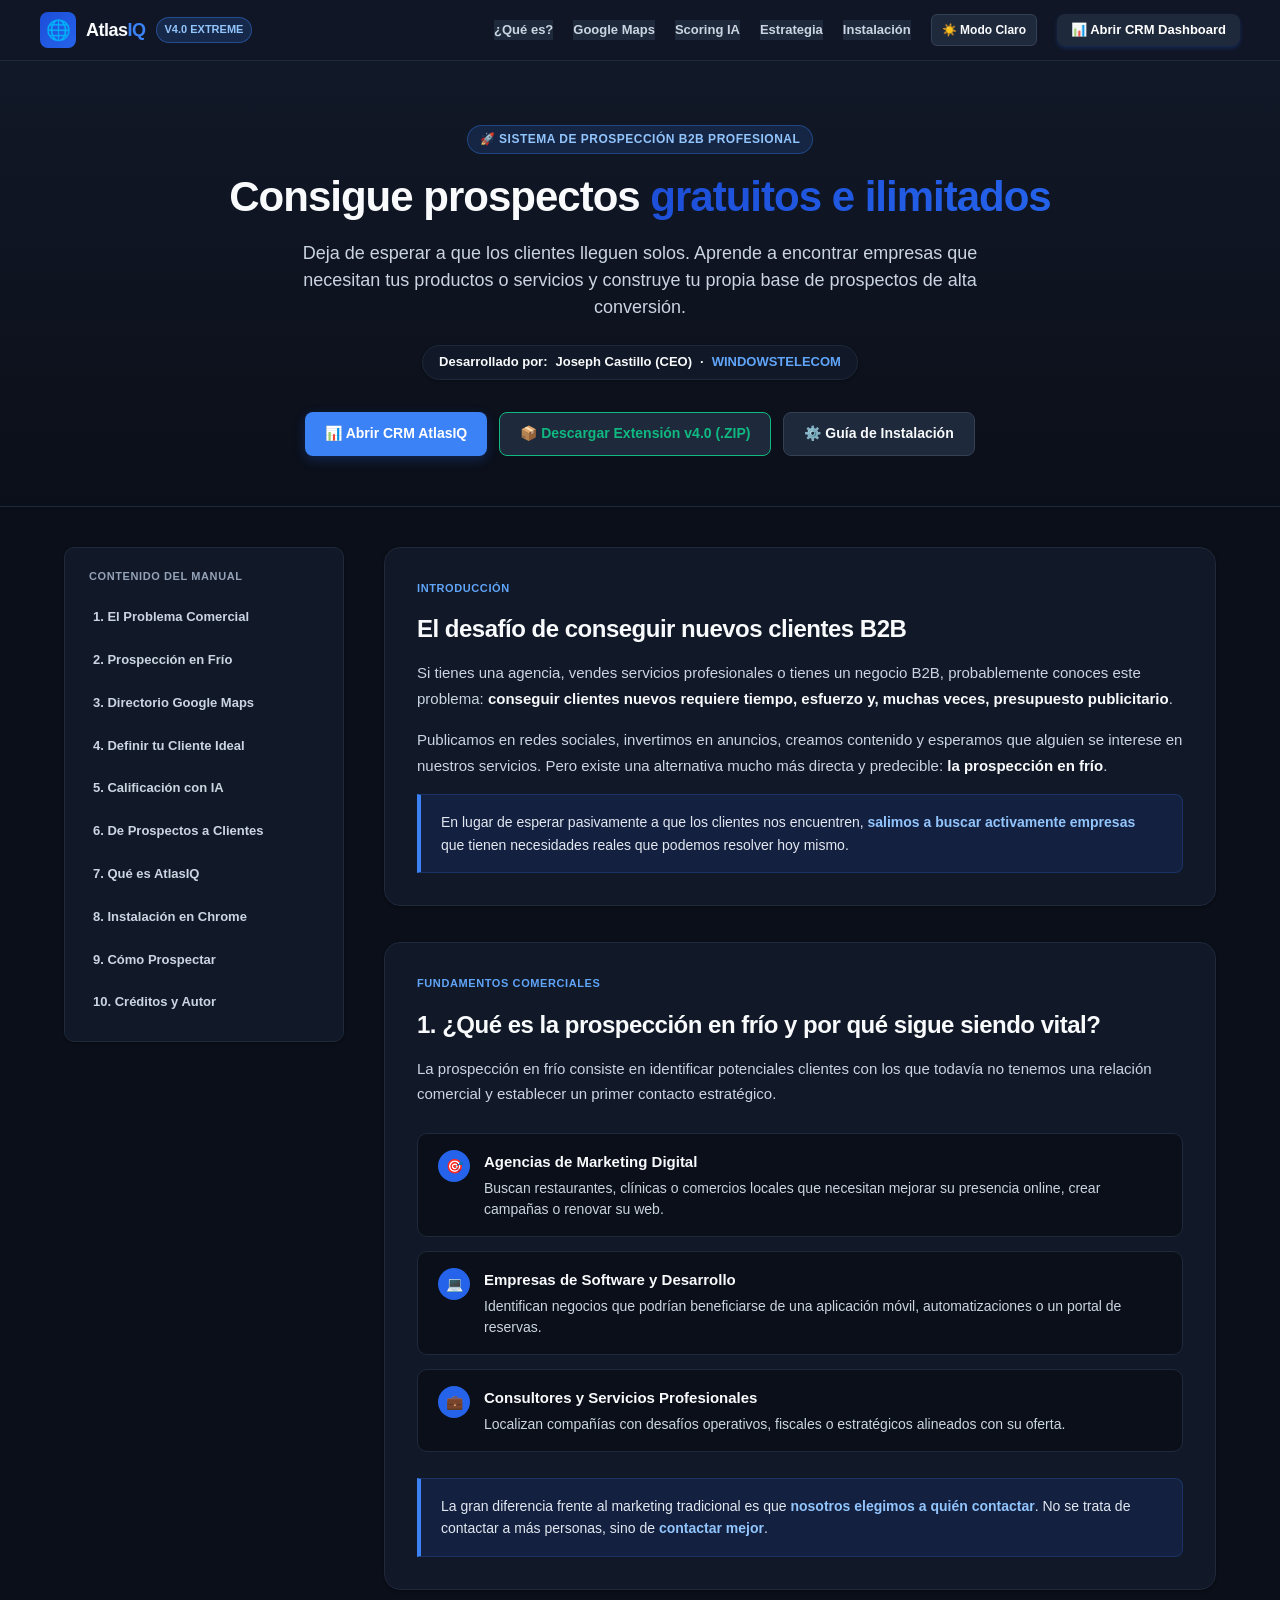
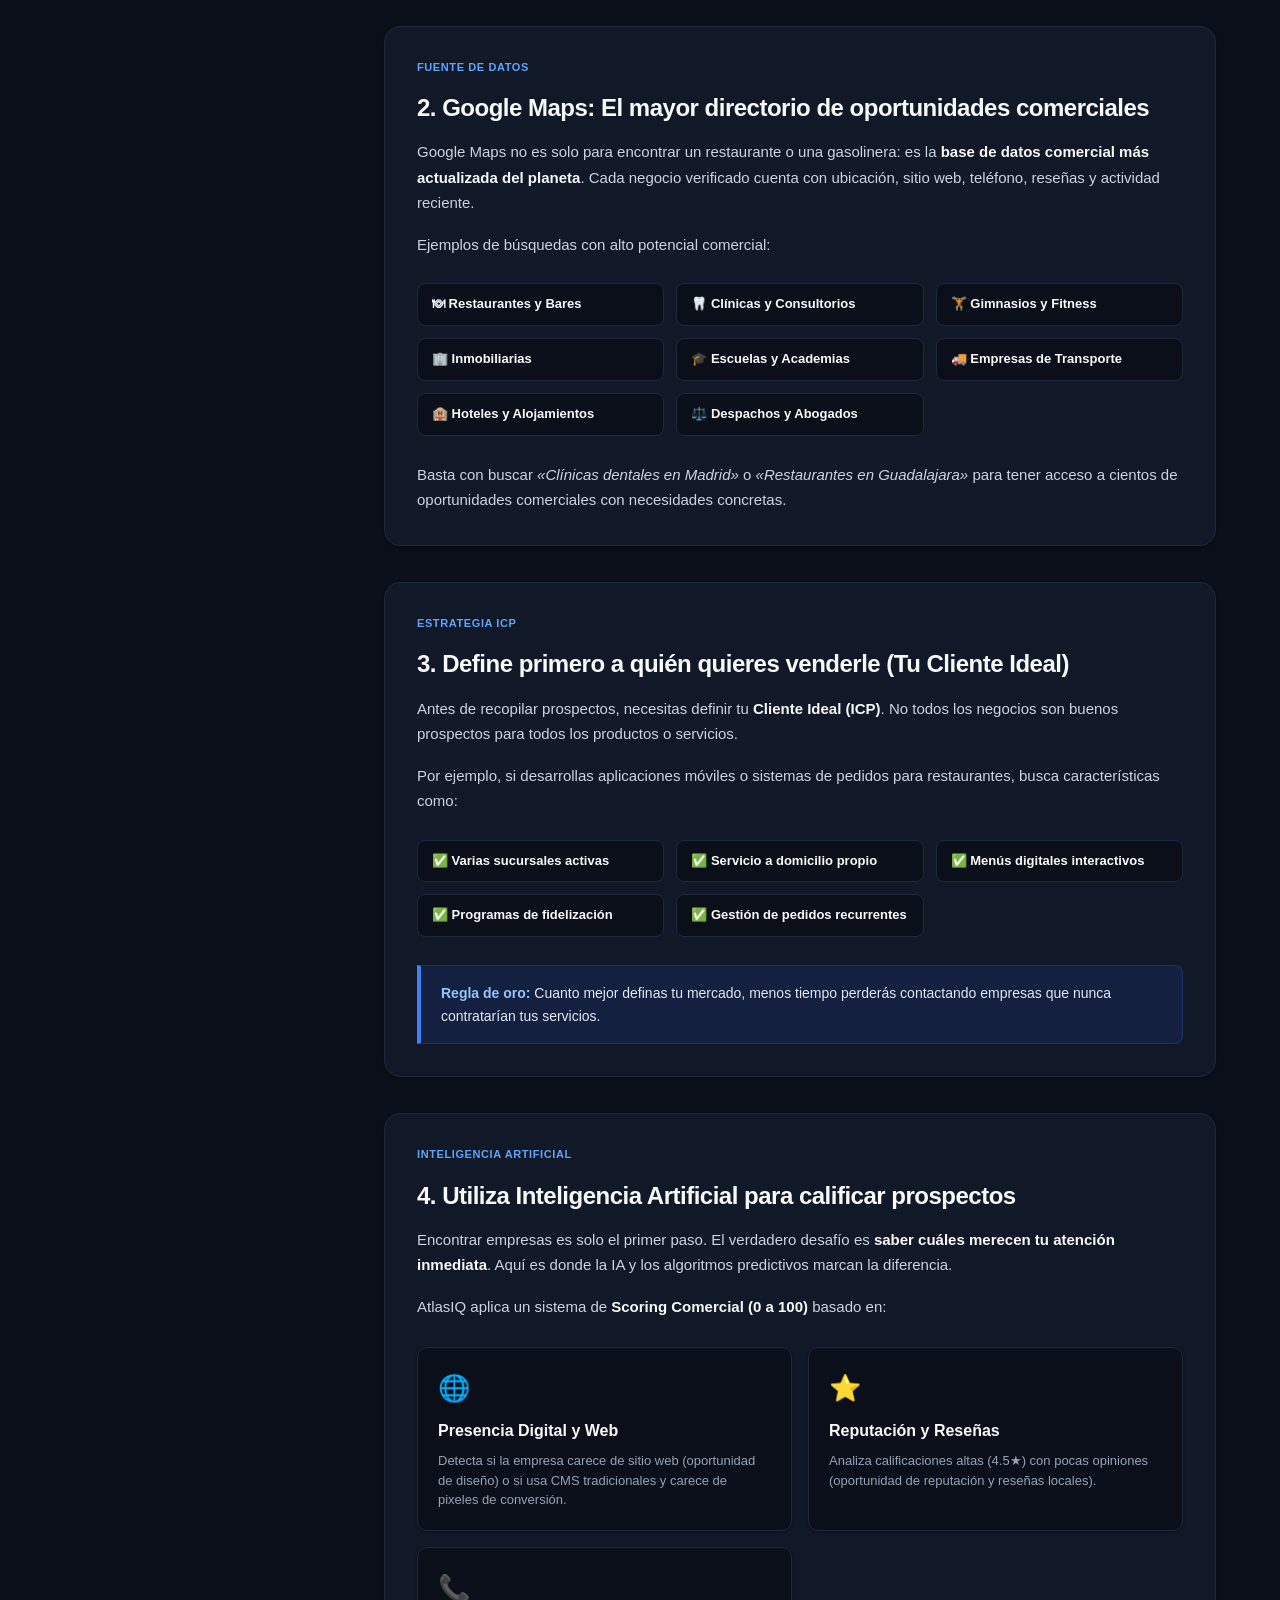
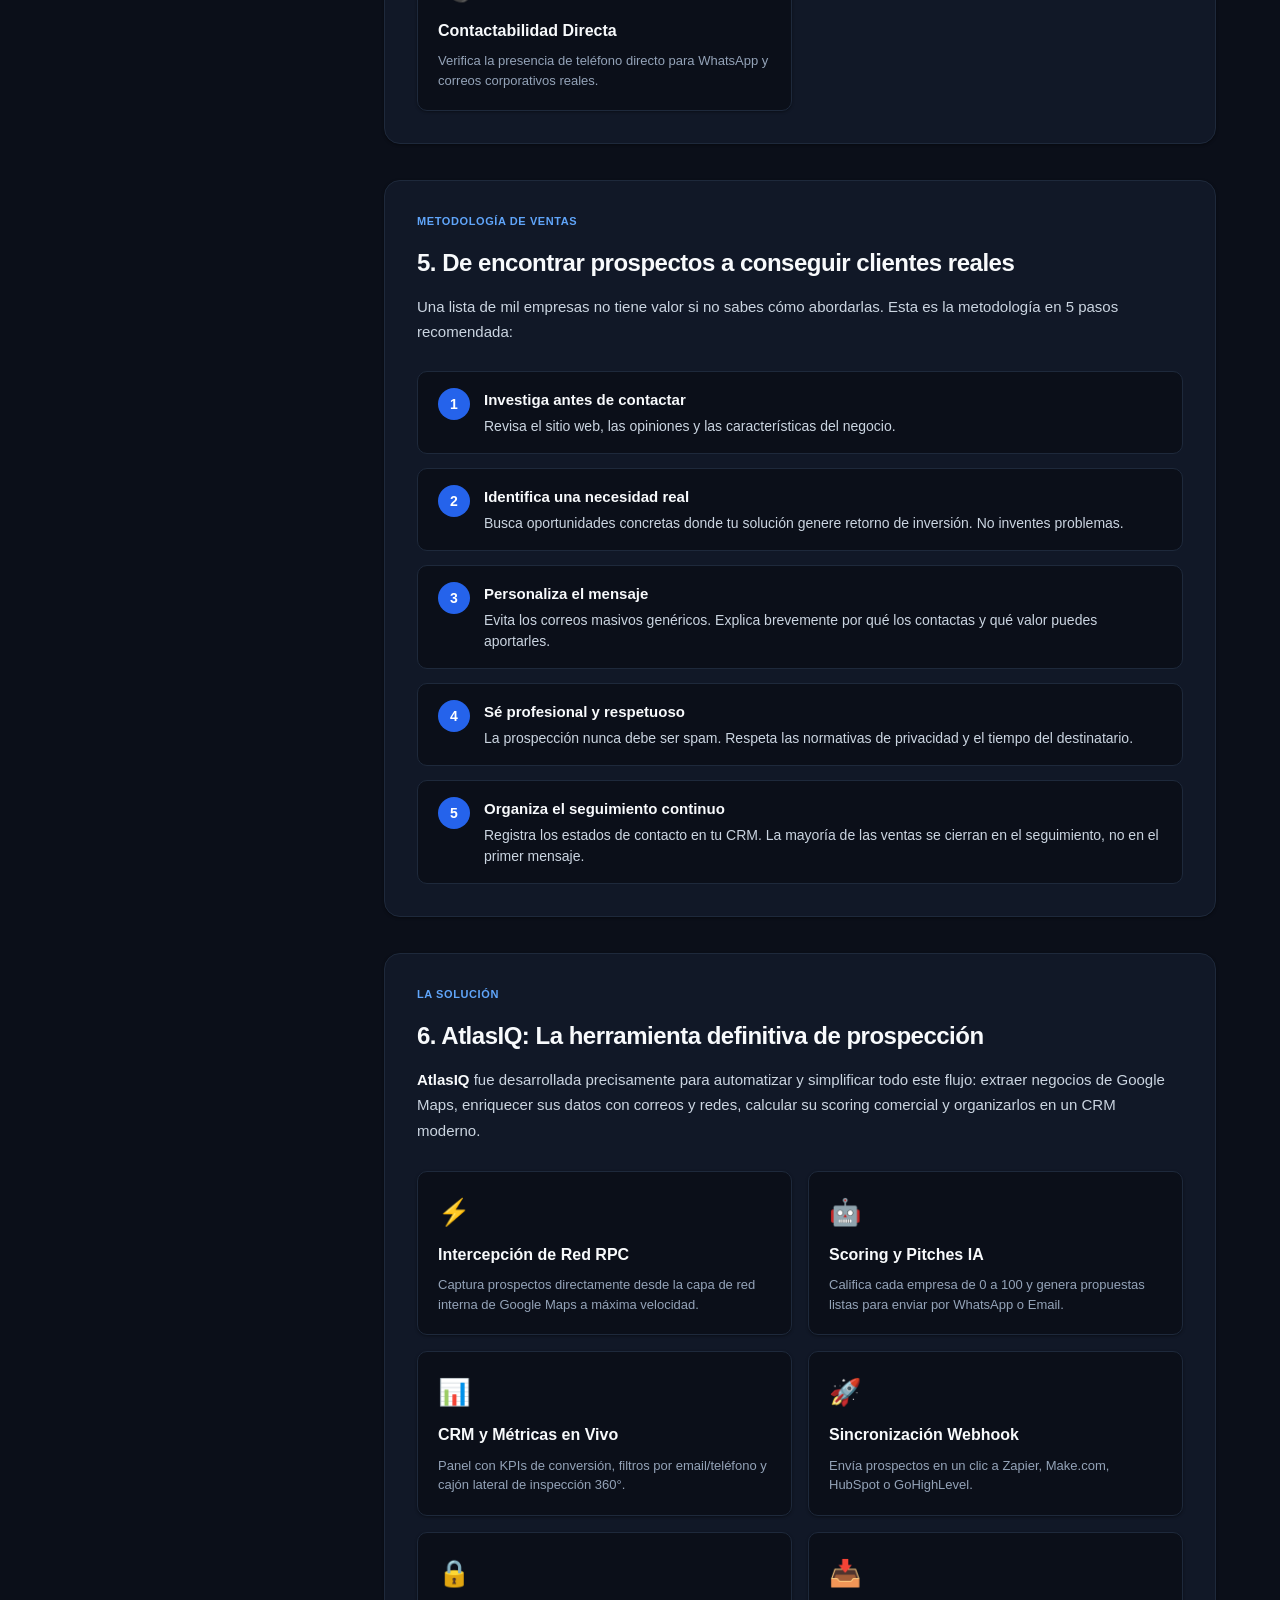
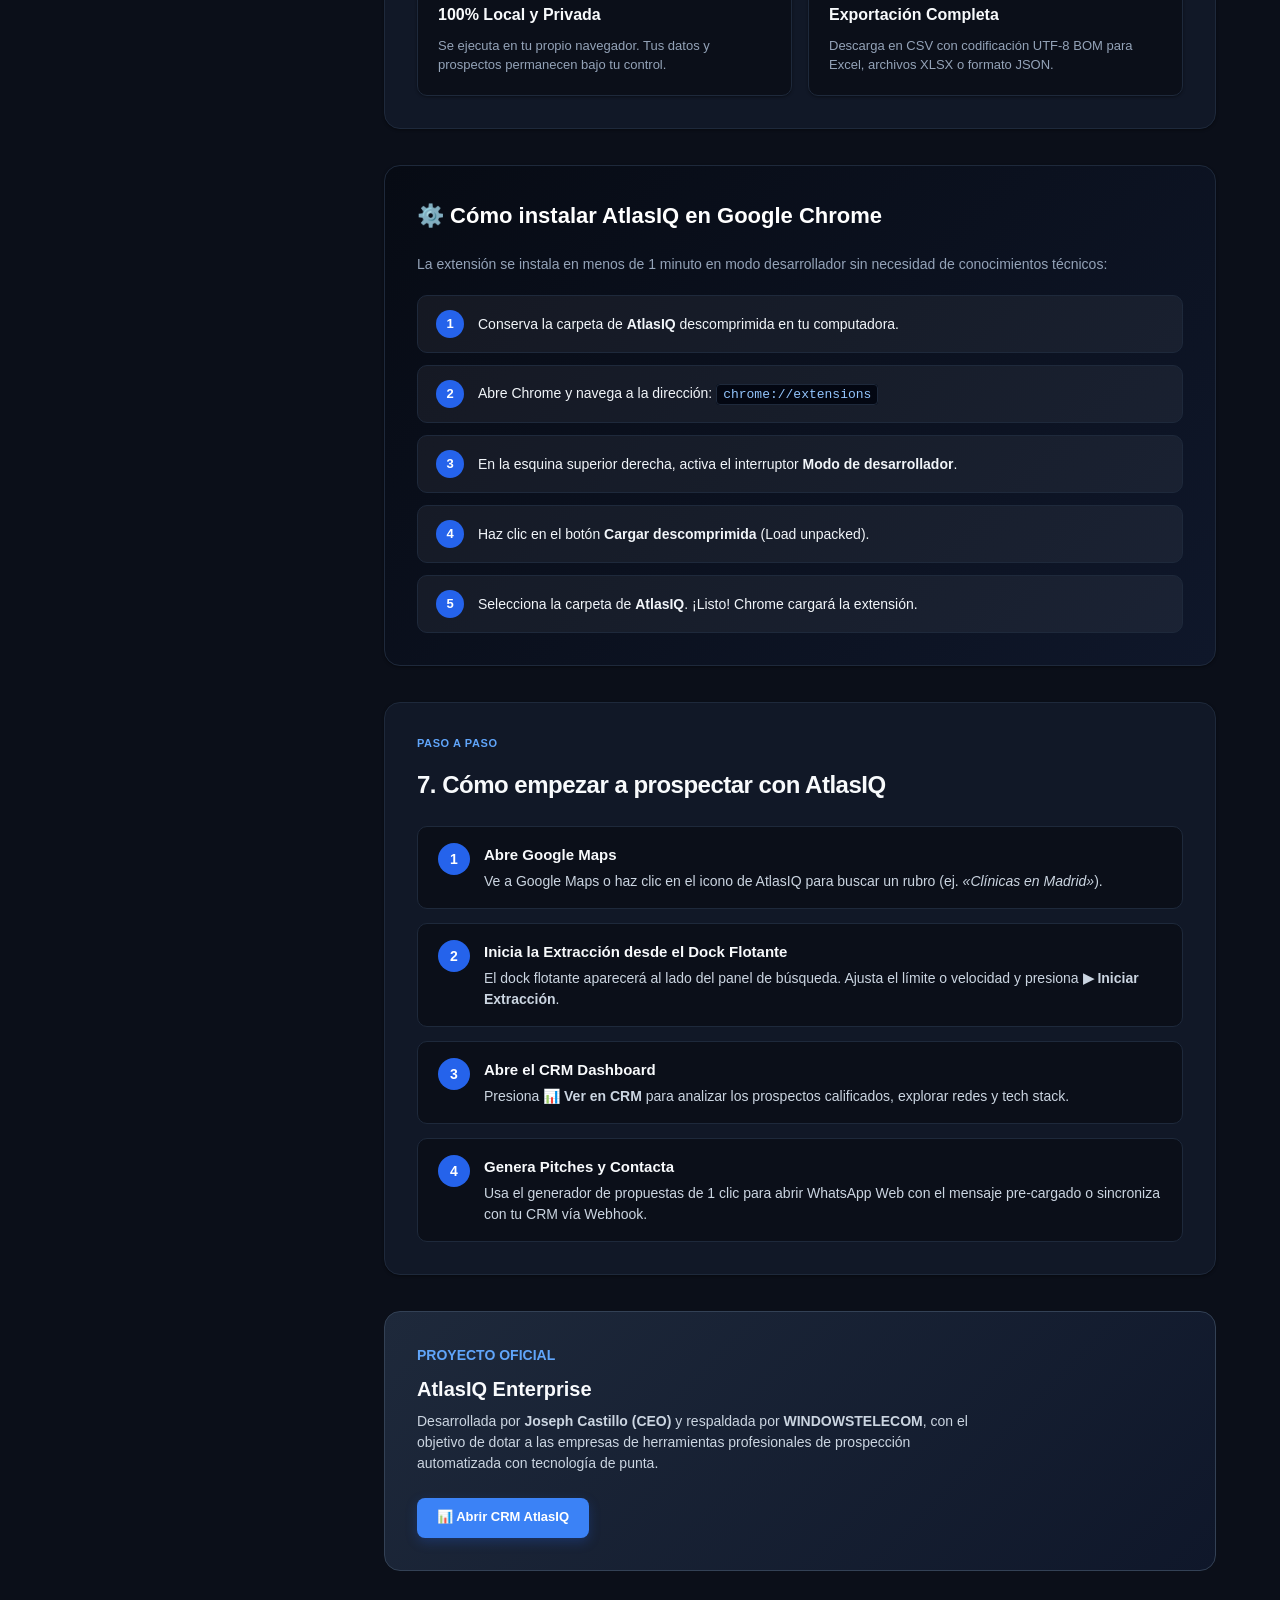
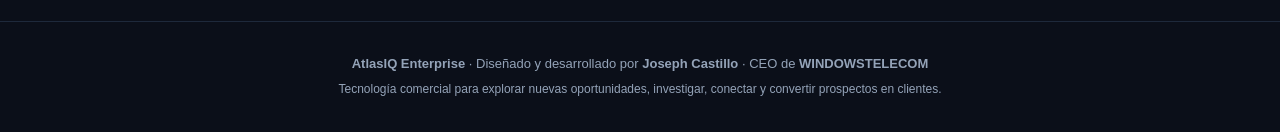
==== commit e7ca82de: "feat(v4.0): AtlasIQ Enterprise Extreme v4.0, Esri tactical heatmap, IndexedDB & direct deployer" ====
--- a/index.html
+++ b/index.html
@@ -5,13 +5,8 @@
     <meta charset="utf-8" />
     <meta name="viewport" content="width=device-width, initial-scale=1.0, maximum-scale=5.0, viewport-fit=cover" />
     <meta name="theme-color" content="#2563eb" />
-    <title>AtlasIQ Enterprise – Guía Oficial y Manual de Prospección B2B</title>
-    <script>
-        (function() {
-            var savedTheme = localStorage.getItem("atlasiq-theme") || "light";
-            document.documentElement.setAttribute("data-theme", savedTheme);
-        })();
-    </script>
+    <title>AtlasIQ Enterprise v4.0 – Guía Oficial y Manual de Prospección B2B</title>
+    <script src="js/theme-init.js"></script>
     <style>
         :root {
             --primary: #2563eb;
@@ -64,6 +59,17 @@
             color: #f8fafc;
         }
 
+        [data-theme="dark"] .topbar-badge {
+            background: rgba(59, 130, 246, 0.18);
+            border-color: rgba(59, 130, 246, 0.4);
+            color: #93c5fd;
+        }
+
+        [data-theme="dark"] .topbar-nav a {
+            color: #cbd5e1;
+            background: #1e293b;
+        }
+
         [data-theme="dark"] .hero {
             background: linear-gradient(180deg, #111827 0%, #0b0f19 100%);
             border-bottom-color: #1e293b;
@@ -75,6 +81,12 @@
 
         [data-theme="dark"] .hero-subtitle {
             color: #cbd5e1;
+        }
+
+        [data-theme="dark"] .hero-pill {
+            background: rgba(59, 130, 246, 0.15);
+            border-color: rgba(59, 130, 246, 0.35);
+            color: #93c5fd;
         }
 
         [data-theme="dark"] .hero-author-badge {
@@ -83,24 +95,38 @@
             color: #f8fafc;
         }
 
+        [data-theme="dark"] .hero-author-badge span.company {
+            color: #60a5fa;
+        }
+
         [data-theme="dark"] .btn-cta-outline {
             background: #1e293b;
             color: #f8fafc;
             border-color: #334155;
         }
 
+        [data-theme="dark"] .btn-cta-outline:hover {
+            background: #334155;
+            border-color: #475569;
+            color: #ffffff;
+        }
+
         [data-theme="dark"] .sidebar-nav {
             background: #111827;
             border-color: #1e293b;
         }
 
-        [data-theme="dark"] .sidebar-nav a {
+        [data-theme="dark"] .sidebar-title {
+            color: #94a3b8;
+        }
+
+        [data-theme="dark"] .sidebar-link {
             color: #cbd5e1;
         }
 
-        [data-theme="dark"] .sidebar-nav a:hover {
+        [data-theme="dark"] .sidebar-link:hover {
             background: #1e293b;
-            color: #f8fafc;
+            color: #60a5fa;
         }
 
         [data-theme="dark"] .guide-card {
@@ -108,10 +134,63 @@
             border-color: #1e293b;
         }
 
+        [data-theme="dark"] .guide-section-badge {
+            color: #60a5fa;
+        }
+
         [data-theme="dark"] .guide-heading {
             color: #f8fafc;
         }
 
+        [data-theme="dark"] .guide-text {
+            color: #cbd5e1;
+        }
+
+        [data-theme="dark"] .guide-text strong {
+            color: #f8fafc;
+        }
+
+        /* Callout Box Dark Mode */
+        [data-theme="dark"] .callout-box {
+            background: rgba(30, 58, 138, 0.25);
+            border-left: 4px solid #3b82f6;
+            border-top: 1px solid rgba(59, 130, 246, 0.2);
+            border-right: 1px solid rgba(59, 130, 246, 0.2);
+            border-bottom: 1px solid rgba(59, 130, 246, 0.2);
+            color: #e2e8f0;
+        }
+
+        [data-theme="dark"] .callout-box strong {
+            color: #93c5fd;
+        }
+
+        /* Process Steps Dark Mode */
+        [data-theme="dark"] .process-step-item {
+            background: #0b0f19;
+            border-color: #1e293b;
+        }
+
+        [data-theme="dark"] .step-number {
+            background: #2563eb;
+            color: #ffffff;
+        }
+
+        [data-theme="dark"] .step-title {
+            color: #f8fafc;
+        }
+
+        [data-theme="dark"] .step-desc {
+            color: #cbd5e1;
+        }
+
+        /* Sector Pills Dark Mode */
+        [data-theme="dark"] .sector-pill {
+            background: #0b0f19;
+            border-color: #1e293b;
+            color: #f8fafc;
+        }
+
+        /* Feature Boxes Dark Mode */
         [data-theme="dark"] .feature-box {
             background: #0b0f19;
             border-color: #1e293b;
@@ -125,15 +204,28 @@
             color: #94a3b8;
         }
 
-        [data-theme="dark"] .sector-card {
-            background: #0b0f19;
+        /* Install Box Dark Mode */
+        [data-theme="dark"] .install-box {
+            background: linear-gradient(135deg, #070b14 0%, #0f172a 100%);
+            border: 1px solid #1e293b;
+        }
+
+        [data-theme="dark"] .install-step-card {
+            background: rgba(255, 255, 255, 0.05);
             border-color: #1e293b;
         }
 
-        [data-theme="dark"] .sector-name {
-            color: #f8fafc;
-        }
-
+        [data-theme="dark"] .install-step-card .text {
+            color: #f1f5f9;
+        }
+
+        [data-theme="dark"] .install-step-card code {
+            background: #030712;
+            color: #93c5fd;
+            border: 1px solid #1e293b;
+        }
+
+        /* Author Card Dark Mode */
         [data-theme="dark"] .author-card {
             background: linear-gradient(135deg, #1e293b 0%, #0f172a 100%);
             border-color: #334155;
@@ -143,19 +235,19 @@
             color: #f8fafc;
         }
 
+        [data-theme="dark"] .author-meta {
+            color: #60a5fa;
+        }
+
         [data-theme="dark"] .author-desc {
             color: #cbd5e1;
         }
 
+        /* Footer Dark Mode */
         [data-theme="dark"] .main-footer {
             background: #0b0f19;
             border-top-color: #1e293b;
             color: #94a3b8;
-        }
-
-        [data-theme="dark"] .topbar-nav a {
-            color: #cbd5e1;
-            background: #1e293b;
         }
 
         * {
@@ -869,7 +961,7 @@
             <a href="dashboard.html" class="brand-box">
                 <div class="brand-logo">🌐</div>
                 <div class="brand-name">Atlas<span>IQ</span></div>
-                <span class="topbar-badge">v2.5 Enterprise</span>
+                <span class="topbar-badge">v4.0 Extreme</span>
             </a>
             <nav class="topbar-nav">
                 <a href="#que-es">¿Qué es?</a>
@@ -906,6 +998,9 @@
             <div class="hero-cta-box">
                 <a href="dashboard.html" class="btn-cta btn-cta-primary">
                     📊 Abrir CRM AtlasIQ
+                </a>
+                <a href="AtlasIQ-Enterprise-v4.0-Client.zip" download id="btn-download-ext-zip" class="btn-cta btn-cta-outline" style="display: none; border-color: #10b981; color: #10b981;">
+                    📦 Descargar Extensión v4.0 (.ZIP)
                 </a>
                 <a href="#instalacion" class="btn-cta btn-cta-outline">
                     ⚙️ Guía de Instalación
@@ -1236,30 +1331,7 @@
         <p style="margin-top: 6px; font-size: 12px; color: #94a3b8;">Tecnología comercial para explorar nuevas oportunidades, investigar, conectar y convertir prospectos en clientes.</p>
     </footer>
 
-    <script>
-        (function() {
-            function updateThemeBtn(theme) {
-                var btn = document.getElementById("btn-toggle-theme");
-                if (btn) {
-                    btn.innerHTML = theme === "dark" ? "☀️ Modo Claro" : "🌙 Modo Oscuro";
-                }
-            }
-            var currentTheme = localStorage.getItem("atlasiq-theme") || "light";
-            document.documentElement.setAttribute("data-theme", currentTheme);
-            updateThemeBtn(currentTheme);
-
-            var btn = document.getElementById("btn-toggle-theme");
-            if (btn) {
-                btn.addEventListener("click", function() {
-                    var active = document.documentElement.getAttribute("data-theme") || "light";
-                    var next = active === "dark" ? "light" : "dark";
-                    document.documentElement.setAttribute("data-theme", next);
-                    localStorage.setItem("atlasiq-theme", next);
-                    updateThemeBtn(next);
-                });
-            }
-        })();
-    </script>
+    <script src="js/guide-ui.js"></script>
 </body>
 
 </html>
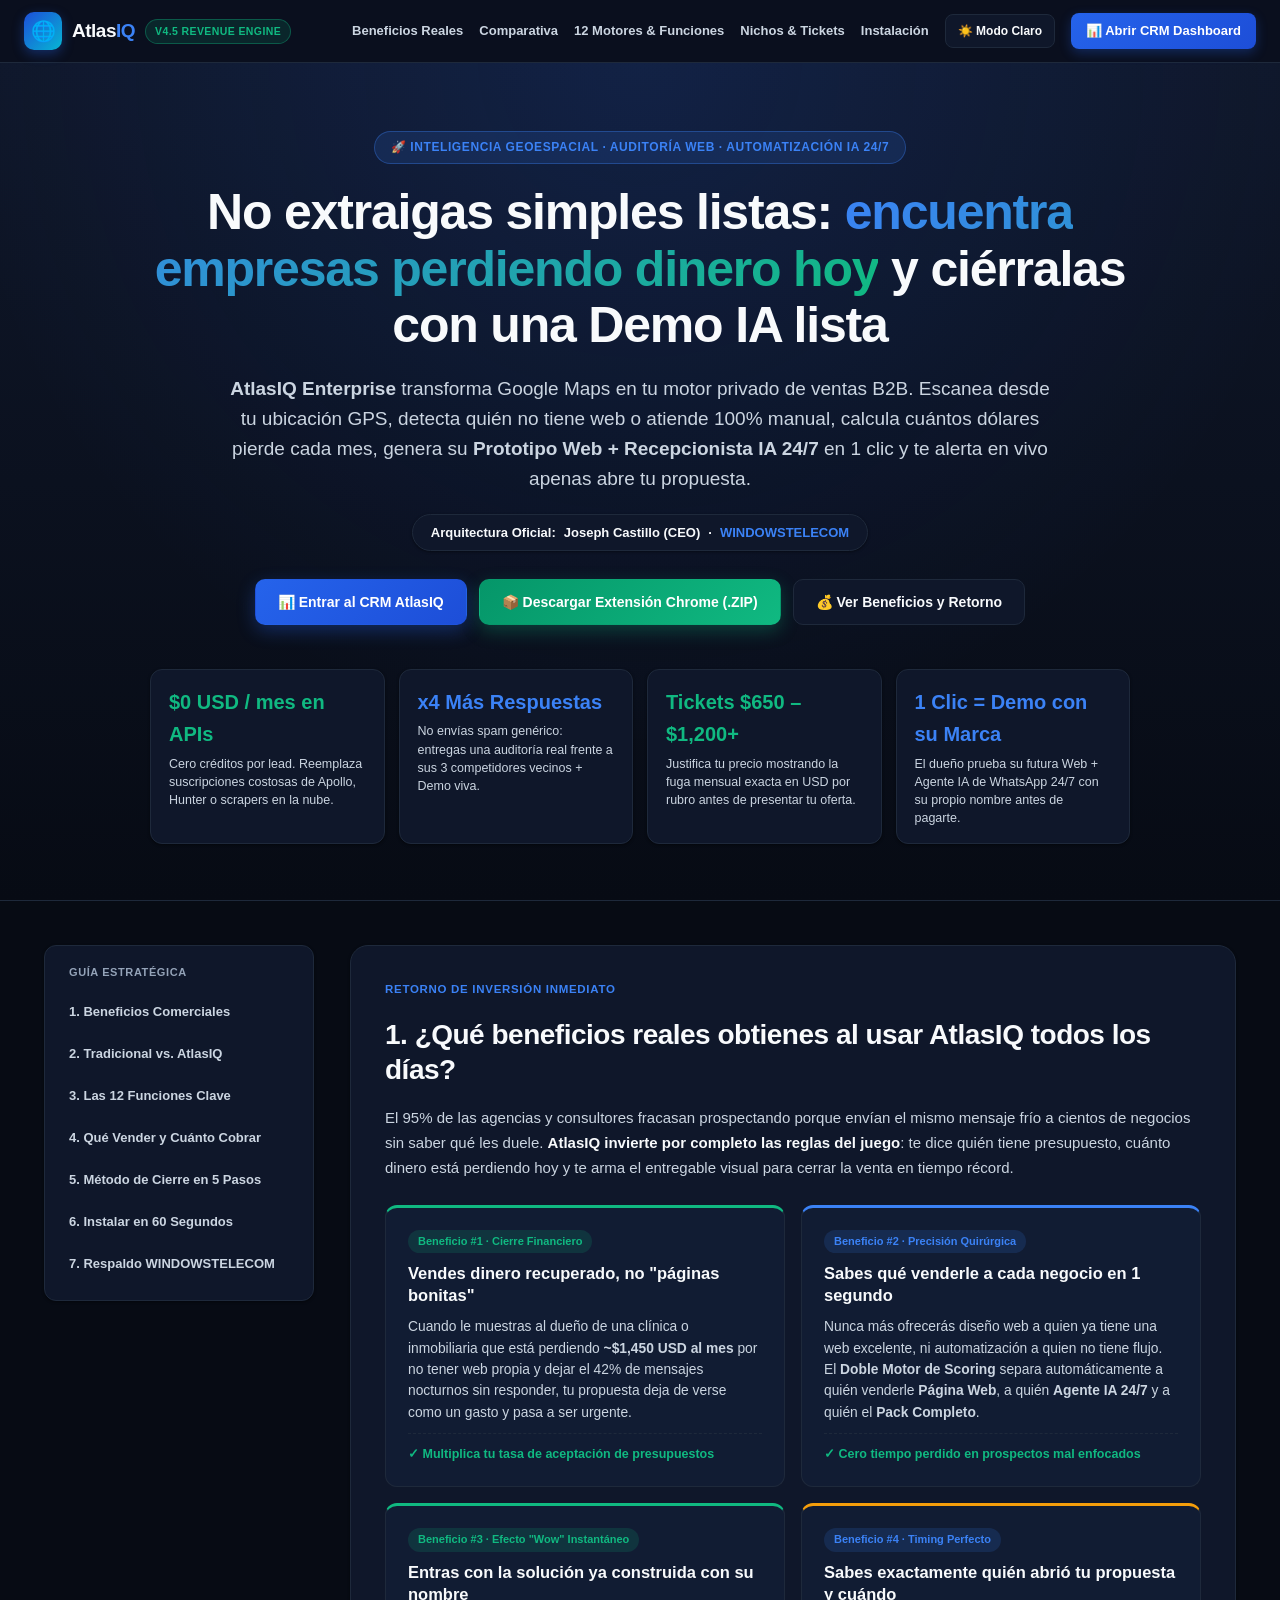
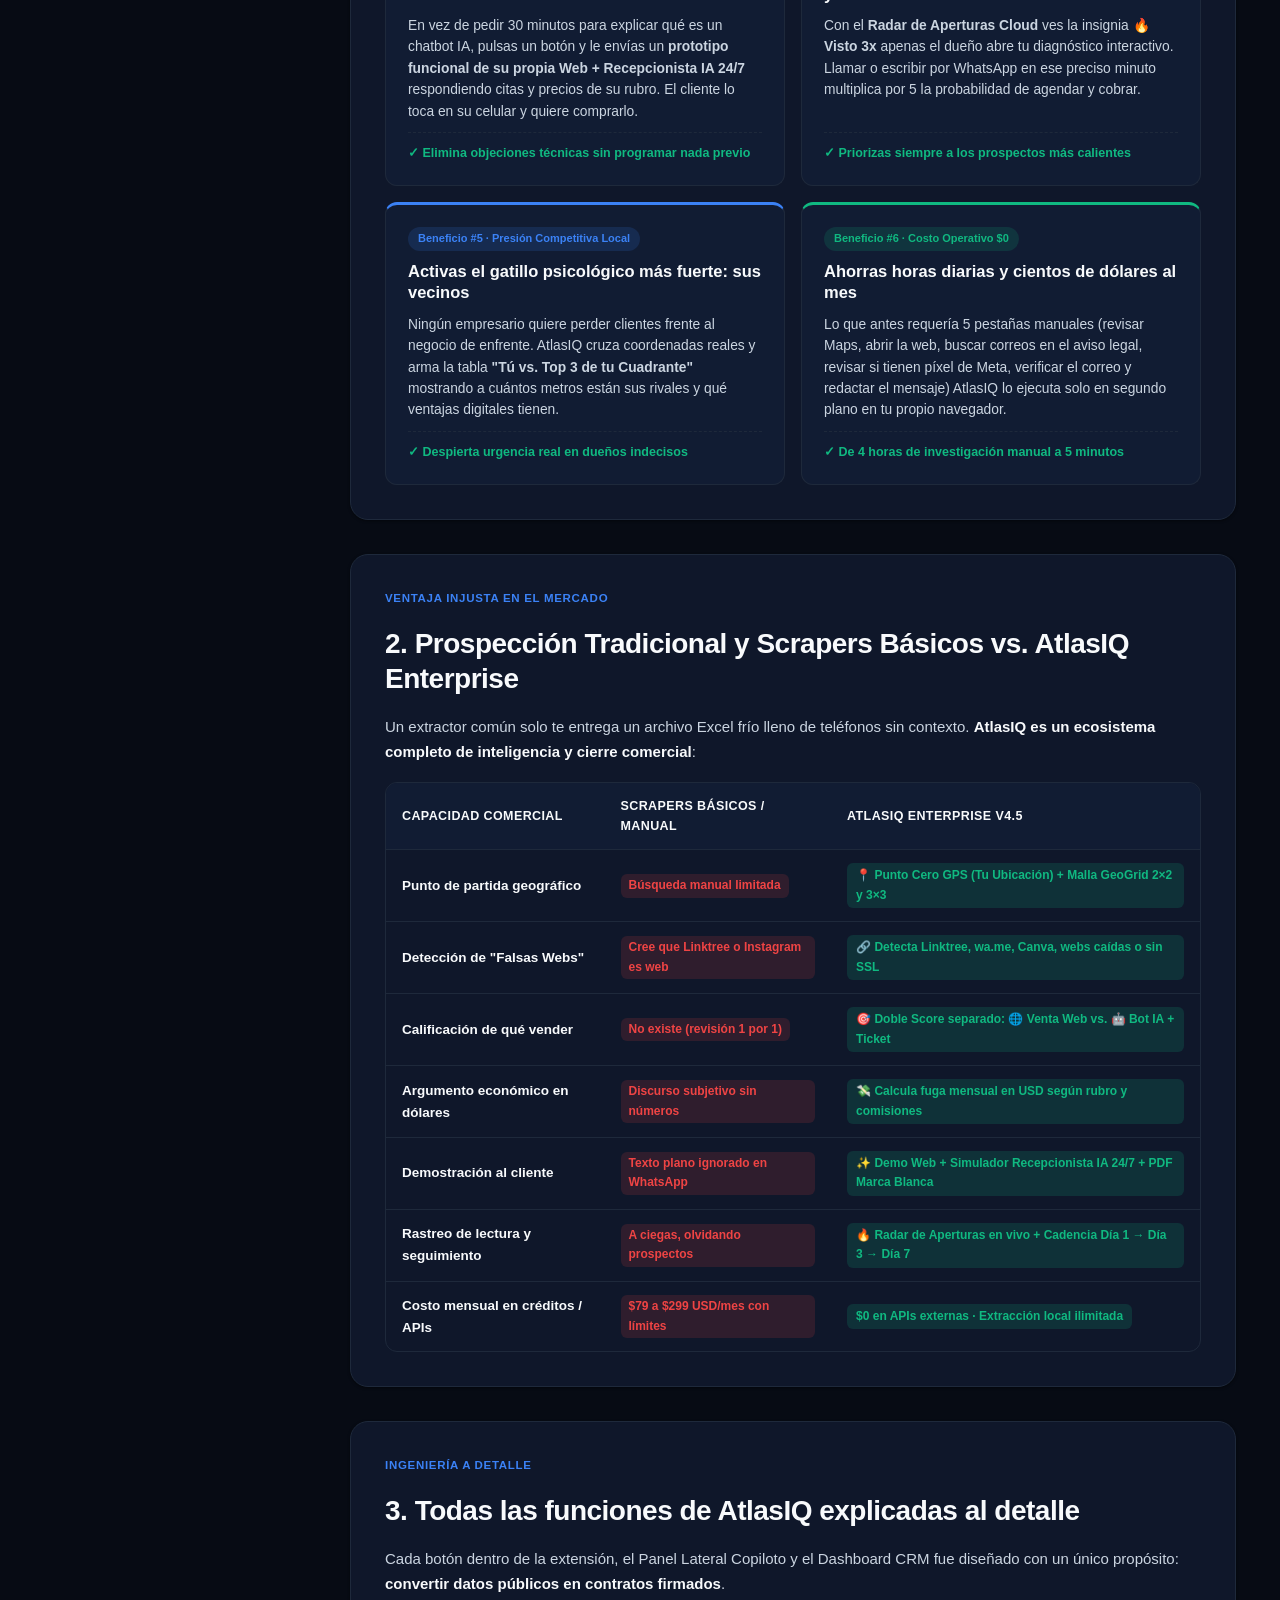
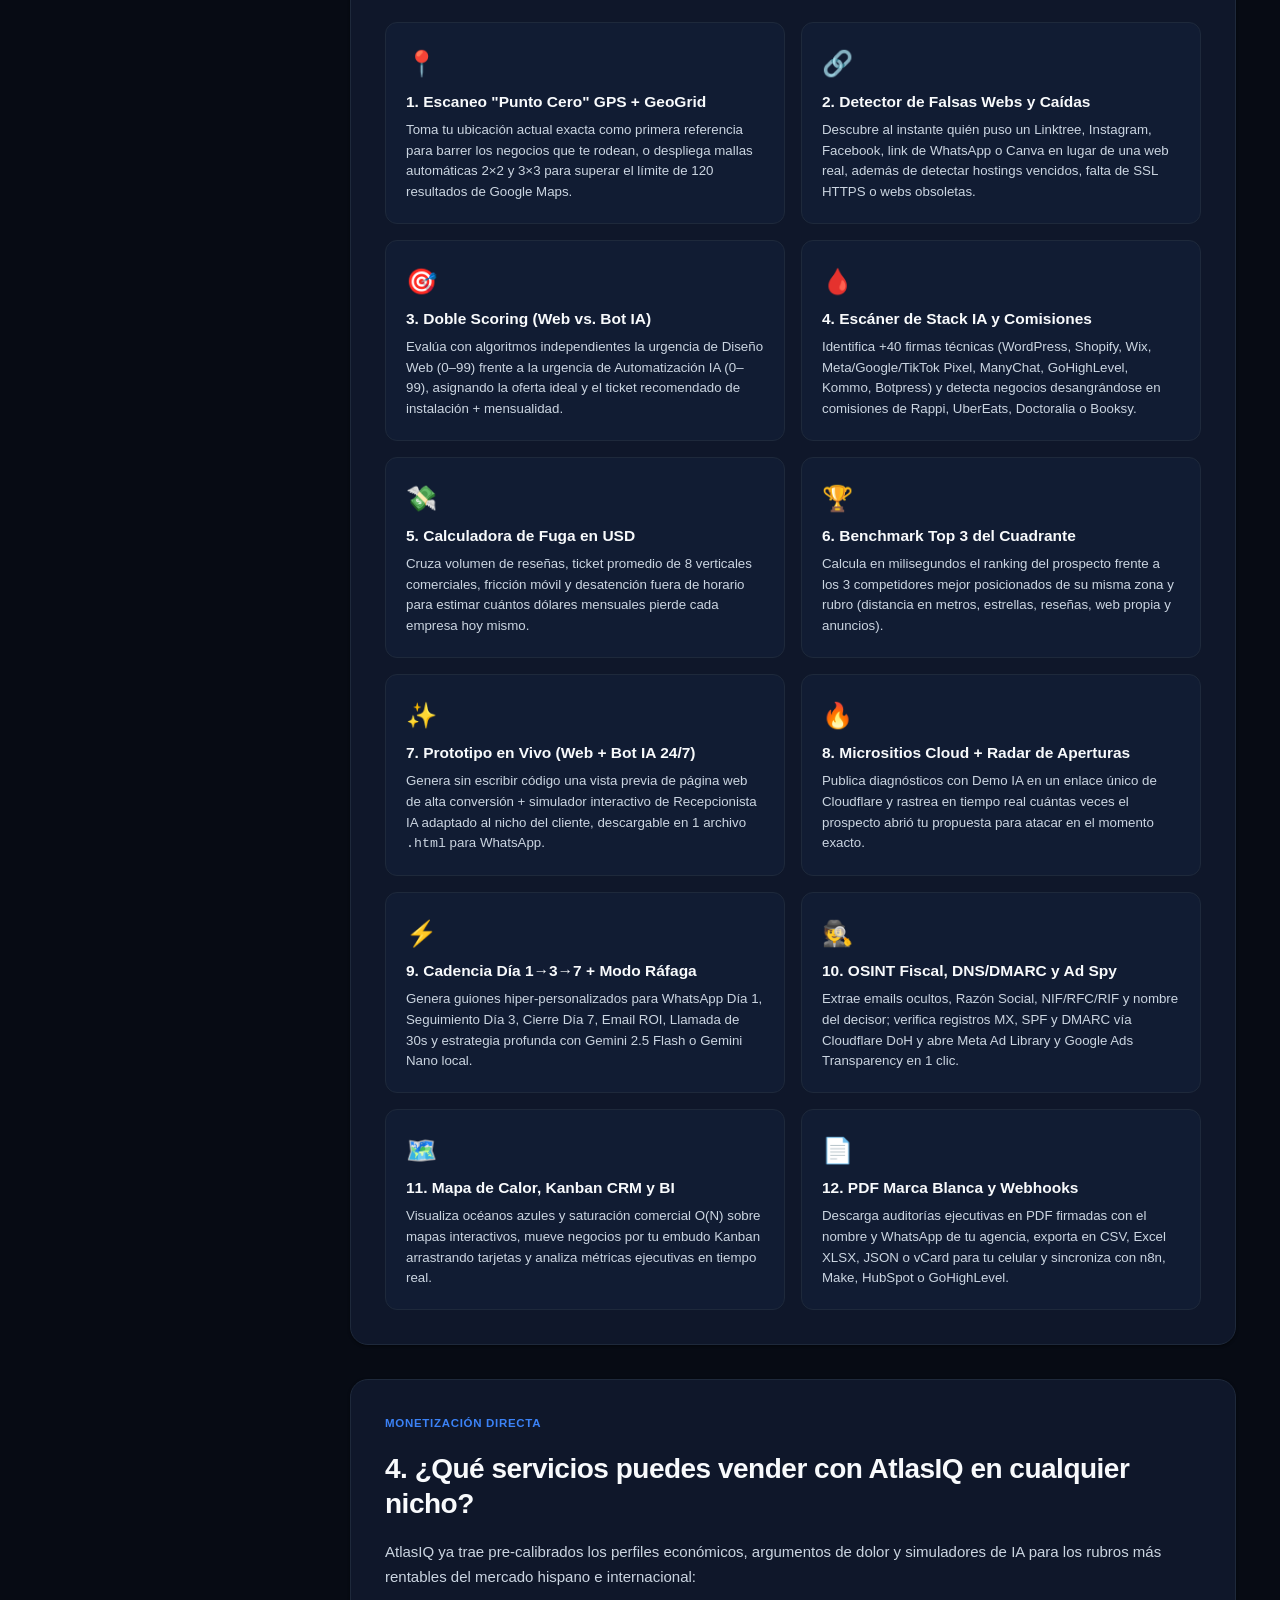
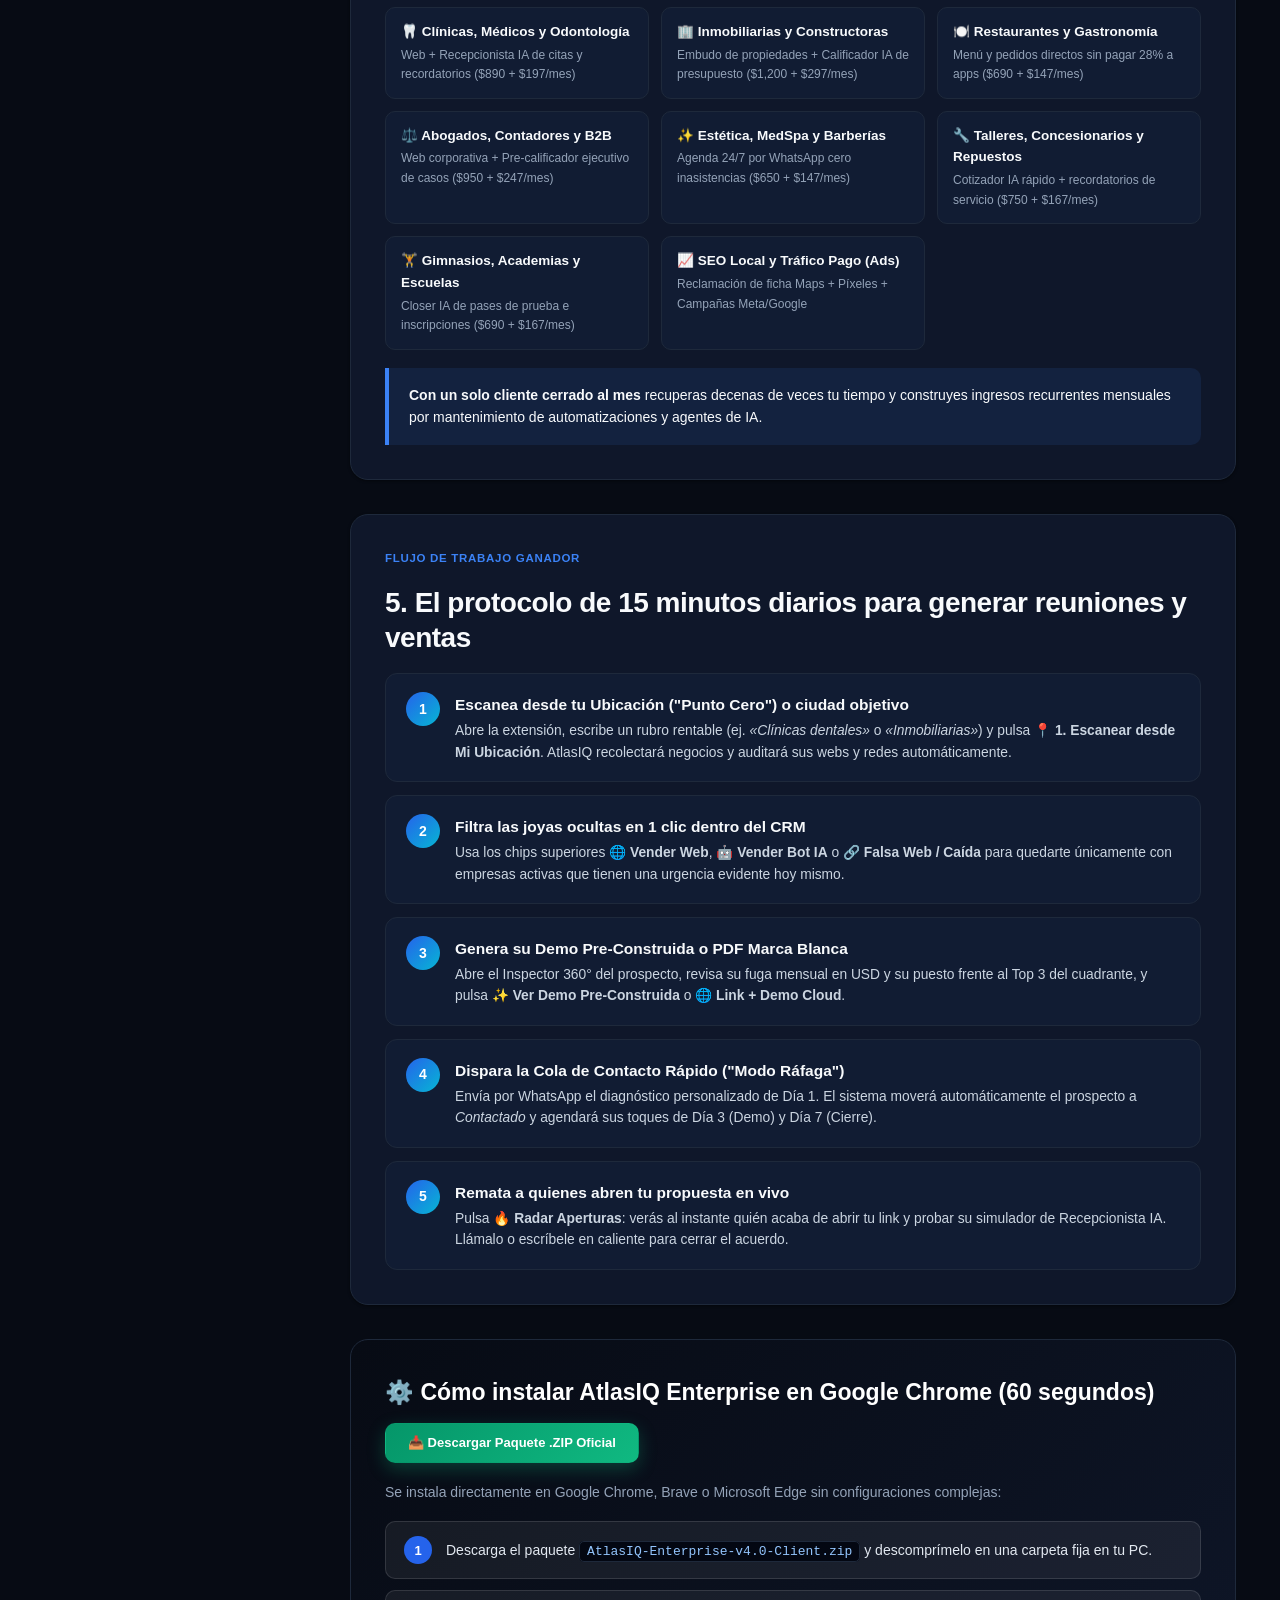
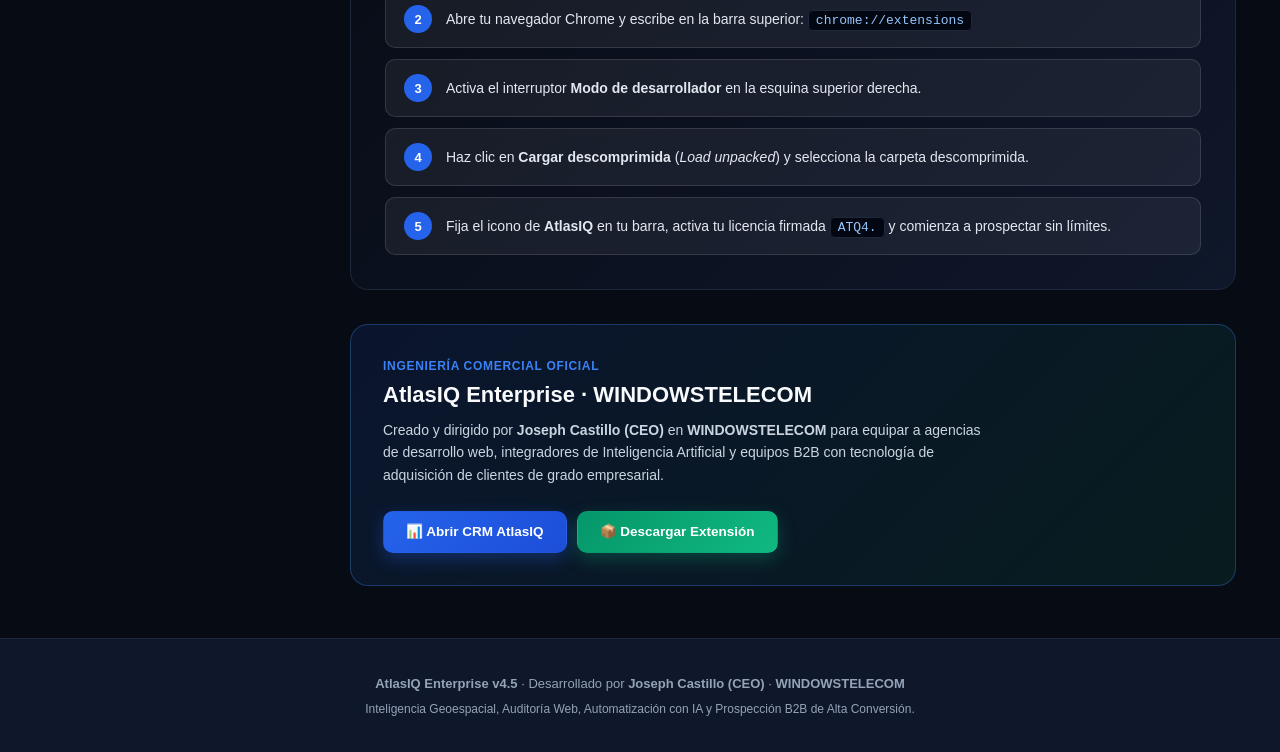
==== commit e891a5eb: "feat(landing): upgrade official landing page with all 12 engines, ROI benefits, and comparison matri" ====
--- a/index.html
+++ b/index.html
@@ -5,7 +5,8 @@
     <meta charset="utf-8" />
     <meta name="viewport" content="width=device-width, initial-scale=1.0, maximum-scale=5.0, viewport-fit=cover" />
     <meta name="theme-color" content="#2563eb" />
-    <title>AtlasIQ Enterprise v4.0 – Guía Oficial y Manual de Prospección B2B</title>
+    <meta name="description" content="AtlasIQ Enterprise por WINDOWSTELECOM: Plataforma de inteligencia comercial geoespacial, auditoría OSINT, cálculo de fuga en USD, demos de Recepcionista IA 24/7 y CRM B2B sobre Google Maps." />
+    <title>AtlasIQ Enterprise – Inteligencia Comercial B2B, Venta Web y Automatización IA</title>
     <script src="js/theme-init.js"></script>
     <style>
         :root {
@@ -13,241 +14,41 @@
             --primary-dark: #1d4ed8;
             --primary-light: #eff6ff;
             --accent: #10b981;
+            --accent-dark: #059669;
             --accent-light: #ecfdf5;
+            --warn: #f59e0b;
+            --danger: #ef4444;
             --bg: #f8fafc;
             --card-bg: #ffffff;
+            --subtle-bg: #f1f5f9;
             --text-main: #0f172a;
             --text-muted: #475569;
             --text-light: #64748b;
             --border: #e2e8f0;
-            --shadow-sm: 0 1px 3px rgba(0,0,0,0.06);
-            --shadow-md: 0 4px 6px -1px rgba(0,0,0,0.08), 0 2px 4px -2px rgba(0,0,0,0.05);
-            --shadow-xl: 0 20px 25px -5px rgba(0,0,0,0.08), 0 8px 10px -6px rgba(0,0,0,0.04);
-            --radius-lg: 16px;
-            --radius-md: 10px;
-        }
-
-        /* === LUXURY OBSIDIAN DARK THEME === */
+            --shadow-sm: 0 1px 3px rgba(0, 0, 0, 0.06);
+            --shadow-md: 0 8px 20px -4px rgba(15, 23, 42, 0.08);
+            --shadow-xl: 0 20px 30px -8px rgba(15, 23, 42, 0.12);
+            --radius-lg: 18px;
+            --radius-md: 12px;
+        }
+
         [data-theme="dark"] {
             --primary: #3b82f6;
             --primary-dark: #60a5fa;
             --primary-light: #172554;
             --accent: #10b981;
+            --accent-dark: #34d399;
             --accent-light: #064e3b;
-            --bg: #0b0f19;
-            --card-bg: #111827;
+            --bg: #070b14;
+            --card-bg: #0f172a;
+            --subtle-bg: #111c33;
             --text-main: #f8fafc;
             --text-muted: #cbd5e1;
             --text-light: #94a3b8;
             --border: #1e293b;
-            --shadow-sm: 0 1px 3px rgba(0,0,0,0.4);
-            --shadow-md: 0 4px 6px -1px rgba(0,0,0,0.5);
-            --shadow-xl: 0 20px 25px -5px rgba(0,0,0,0.7);
-        }
-
-        [data-theme="dark"] body {
-            background-color: var(--bg);
-            color: var(--text-main);
-        }
-
-        [data-theme="dark"] .topbar {
-            background: rgba(17, 24, 39, 0.94);
-            border-bottom-color: #1e293b;
-        }
-
-        [data-theme="dark"] .brand-name {
-            color: #f8fafc;
-        }
-
-        [data-theme="dark"] .topbar-badge {
-            background: rgba(59, 130, 246, 0.18);
-            border-color: rgba(59, 130, 246, 0.4);
-            color: #93c5fd;
-        }
-
-        [data-theme="dark"] .topbar-nav a {
-            color: #cbd5e1;
-            background: #1e293b;
-        }
-
-        [data-theme="dark"] .hero {
-            background: linear-gradient(180deg, #111827 0%, #0b0f19 100%);
-            border-bottom-color: #1e293b;
-        }
-
-        [data-theme="dark"] .hero-title {
-            color: #f8fafc;
-        }
-
-        [data-theme="dark"] .hero-subtitle {
-            color: #cbd5e1;
-        }
-
-        [data-theme="dark"] .hero-pill {
-            background: rgba(59, 130, 246, 0.15);
-            border-color: rgba(59, 130, 246, 0.35);
-            color: #93c5fd;
-        }
-
-        [data-theme="dark"] .hero-author-badge {
-            background: #111827;
-            border-color: #1e293b;
-            color: #f8fafc;
-        }
-
-        [data-theme="dark"] .hero-author-badge span.company {
-            color: #60a5fa;
-        }
-
-        [data-theme="dark"] .btn-cta-outline {
-            background: #1e293b;
-            color: #f8fafc;
-            border-color: #334155;
-        }
-
-        [data-theme="dark"] .btn-cta-outline:hover {
-            background: #334155;
-            border-color: #475569;
-            color: #ffffff;
-        }
-
-        [data-theme="dark"] .sidebar-nav {
-            background: #111827;
-            border-color: #1e293b;
-        }
-
-        [data-theme="dark"] .sidebar-title {
-            color: #94a3b8;
-        }
-
-        [data-theme="dark"] .sidebar-link {
-            color: #cbd5e1;
-        }
-
-        [data-theme="dark"] .sidebar-link:hover {
-            background: #1e293b;
-            color: #60a5fa;
-        }
-
-        [data-theme="dark"] .guide-card {
-            background: #111827;
-            border-color: #1e293b;
-        }
-
-        [data-theme="dark"] .guide-section-badge {
-            color: #60a5fa;
-        }
-
-        [data-theme="dark"] .guide-heading {
-            color: #f8fafc;
-        }
-
-        [data-theme="dark"] .guide-text {
-            color: #cbd5e1;
-        }
-
-        [data-theme="dark"] .guide-text strong {
-            color: #f8fafc;
-        }
-
-        /* Callout Box Dark Mode */
-        [data-theme="dark"] .callout-box {
-            background: rgba(30, 58, 138, 0.25);
-            border-left: 4px solid #3b82f6;
-            border-top: 1px solid rgba(59, 130, 246, 0.2);
-            border-right: 1px solid rgba(59, 130, 246, 0.2);
-            border-bottom: 1px solid rgba(59, 130, 246, 0.2);
-            color: #e2e8f0;
-        }
-
-        [data-theme="dark"] .callout-box strong {
-            color: #93c5fd;
-        }
-
-        /* Process Steps Dark Mode */
-        [data-theme="dark"] .process-step-item {
-            background: #0b0f19;
-            border-color: #1e293b;
-        }
-
-        [data-theme="dark"] .step-number {
-            background: #2563eb;
-            color: #ffffff;
-        }
-
-        [data-theme="dark"] .step-title {
-            color: #f8fafc;
-        }
-
-        [data-theme="dark"] .step-desc {
-            color: #cbd5e1;
-        }
-
-        /* Sector Pills Dark Mode */
-        [data-theme="dark"] .sector-pill {
-            background: #0b0f19;
-            border-color: #1e293b;
-            color: #f8fafc;
-        }
-
-        /* Feature Boxes Dark Mode */
-        [data-theme="dark"] .feature-box {
-            background: #0b0f19;
-            border-color: #1e293b;
-        }
-
-        [data-theme="dark"] .feature-box-title {
-            color: #f8fafc;
-        }
-
-        [data-theme="dark"] .feature-box-desc {
-            color: #94a3b8;
-        }
-
-        /* Install Box Dark Mode */
-        [data-theme="dark"] .install-box {
-            background: linear-gradient(135deg, #070b14 0%, #0f172a 100%);
-            border: 1px solid #1e293b;
-        }
-
-        [data-theme="dark"] .install-step-card {
-            background: rgba(255, 255, 255, 0.05);
-            border-color: #1e293b;
-        }
-
-        [data-theme="dark"] .install-step-card .text {
-            color: #f1f5f9;
-        }
-
-        [data-theme="dark"] .install-step-card code {
-            background: #030712;
-            color: #93c5fd;
-            border: 1px solid #1e293b;
-        }
-
-        /* Author Card Dark Mode */
-        [data-theme="dark"] .author-card {
-            background: linear-gradient(135deg, #1e293b 0%, #0f172a 100%);
-            border-color: #334155;
-        }
-
-        [data-theme="dark"] .author-title {
-            color: #f8fafc;
-        }
-
-        [data-theme="dark"] .author-meta {
-            color: #60a5fa;
-        }
-
-        [data-theme="dark"] .author-desc {
-            color: #cbd5e1;
-        }
-
-        /* Footer Dark Mode */
-        [data-theme="dark"] .main-footer {
-            background: #0b0f19;
-            border-top-color: #1e293b;
-            color: #94a3b8;
+            --shadow-sm: 0 1px 3px rgba(0, 0, 0, 0.45);
+            --shadow-md: 0 10px 25px -5px rgba(0, 0, 0, 0.55);
+            --shadow-xl: 0 22px 35px -8px rgba(0, 0, 0, 0.75);
         }
 
         * {
@@ -260,7 +61,7 @@
             font-family: -apple-system, BlinkMacSystemFont, "Segoe UI", Roboto, "Helvetica Neue", Arial, sans-serif;
             background-color: var(--bg);
             color: var(--text-main);
-            line-height: 1.6;
+            line-height: 1.62;
             scroll-behavior: smooth;
         }
 
@@ -269,19 +70,24 @@
             position: sticky;
             top: 0;
             background: rgba(255, 255, 255, 0.92);
-            backdrop-filter: blur(12px);
-            -webkit-backdrop-filter: blur(12px);
+            backdrop-filter: blur(14px);
+            -webkit-backdrop-filter: blur(14px);
             border-bottom: 1px solid var(--border);
             z-index: 100;
             padding: 12px 24px;
         }
 
+        [data-theme="dark"] .topbar {
+            background: rgba(11, 17, 32, 0.92);
+        }
+
         .topbar-content {
-            max-width: 1200px;
+            max-width: 1240px;
             margin: 0 auto;
             display: flex;
             align-items: center;
             justify-content: space-between;
+            gap: 16px;
         }
 
         .brand-box {
@@ -292,21 +98,22 @@
         }
 
         .brand-logo {
-            width: 36px;
-            height: 36px;
-            background: linear-gradient(135deg, #1d4ed8, #2563eb);
-            border-radius: 8px;
+            width: 38px;
+            height: 38px;
+            background: linear-gradient(135deg, #1d4ed8, #06b6d4);
+            border-radius: 10px;
             display: flex;
             align-items: center;
             justify-content: center;
             color: #fff;
             font-size: 20px;
             font-weight: 900;
+            box-shadow: 0 4px 12px rgba(37, 99, 235, 0.35);
         }
 
         .brand-name {
-            font-size: 18px;
-            font-weight: 800;
+            font-size: 19px;
+            font-weight: 900;
             color: var(--text-main);
             letter-spacing: -0.5px;
         }
@@ -316,20 +123,21 @@
         }
 
         .topbar-badge {
-            font-size: 11px;
-            font-weight: 700;
-            background: var(--primary-light);
-            color: var(--primary);
-            padding: 3px 8px;
-            border-radius: 20px;
-            border: 1px solid #bfdbfe;
+            font-size: 10.5px;
+            font-weight: 800;
+            background: rgba(16, 185, 129, 0.14);
+            color: var(--accent);
+            padding: 3px 9px;
+            border-radius: 99px;
+            border: 1px solid rgba(16, 185, 129, 0.35);
             text-transform: uppercase;
+            letter-spacing: 0.4px;
         }
 
         .topbar-nav {
             display: flex;
             align-items: center;
-            gap: 20px;
+            gap: 16px;
         }
 
         .topbar-nav a {
@@ -345,86 +153,80 @@
         }
 
         .btn-crm-nav {
-            background: var(--primary);
+            background: linear-gradient(135deg, #2563eb, #1d4ed8);
             color: #fff !important;
-            padding: 6px 14px;
+            padding: 7px 15px;
             border-radius: 8px;
             font-weight: 700 !important;
-            box-shadow: 0 2px 4px rgba(37, 99, 235, 0.25);
-            transition: transform 0.15s !important;
-        }
-
-        .btn-crm-nav:hover {
-            transform: translateY(-1px);
-            background: var(--primary-dark);
+            box-shadow: 0 4px 12px rgba(37, 99, 235, 0.3);
         }
 
         /* === HERO SECTION === */
         .hero {
-            background: linear-gradient(180deg, #ffffff 0%, #f1f5f9 100%);
+            background: radial-gradient(circle at 50% 0%, rgba(37, 99, 235, 0.14) 0%, transparent 65%),
+                        linear-gradient(180deg, var(--card-bg) 0%, var(--bg) 100%);
             border-bottom: 1px solid var(--border);
-            padding: 64px 24px 50px;
+            padding: 68px 24px 56px;
             text-align: center;
         }
 
         .hero-inner {
-            max-width: 860px;
+            max-width: 980px;
             margin: 0 auto;
             display: flex;
             flex-direction: column;
             align-items: center;
-            gap: 18px;
+            gap: 20px;
         }
 
         .hero-pill {
             display: inline-flex;
             align-items: center;
-            gap: 6px;
-            background: #eff6ff;
-            color: #2563eb;
-            border: 1px solid #bfdbfe;
-            padding: 4px 12px;
-            border-radius: 20px;
+            gap: 8px;
+            background: rgba(59, 130, 246, 0.14);
+            color: var(--primary);
+            border: 1px solid rgba(59, 130, 246, 0.35);
+            padding: 6px 16px;
+            border-radius: 99px;
             font-size: 12px;
-            font-weight: 700;
+            font-weight: 800;
             text-transform: uppercase;
-            letter-spacing: 0.5px;
+            letter-spacing: 0.6px;
         }
 
         .hero-title {
-            font-size: 42px;
+            font-size: clamp(30px, 4.6vw, 50px);
             font-weight: 900;
-            line-height: 1.18;
-            letter-spacing: -1px;
-            color: #0f172a;
+            line-height: 1.13;
+            letter-spacing: -1.2px;
+            color: var(--text-main);
         }
 
         .hero-title span {
-            background: linear-gradient(135deg, #1d4ed8, #2563eb);
+            background: linear-gradient(135deg, #3b82f6, #10b981);
             -webkit-background-clip: text;
             -webkit-text-fill-color: transparent;
         }
 
         .hero-subtitle {
-            font-size: 18px;
+            font-size: clamp(16px, 2vw, 19px);
             color: var(--text-muted);
-            max-width: 720px;
-            line-height: 1.5;
+            max-width: 820px;
+            line-height: 1.58;
         }
 
         .hero-author-badge {
             display: inline-flex;
             align-items: center;
             gap: 8px;
-            background: #ffffff;
+            background: var(--card-bg);
             border: 1px solid var(--border);
-            border-radius: 30px;
-            padding: 6px 16px;
+            border-radius: 99px;
+            padding: 7px 18px;
             box-shadow: var(--shadow-sm);
             font-size: 13px;
             font-weight: 600;
             color: var(--text-main);
-            margin-top: 6px;
         }
 
         .hero-author-badge span.company {
@@ -435,71 +237,118 @@
         .hero-cta-box {
             display: flex;
             gap: 12px;
-            margin-top: 14px;
+            margin-top: 8px;
             flex-wrap: wrap;
             justify-content: center;
         }
 
         .btn-cta {
-            height: 44px;
-            padding: 0 20px;
-            border-radius: 8px;
+            height: 46px;
+            padding: 0 22px;
+            border-radius: 10px;
             font-size: 14px;
-            font-weight: 700;
+            font-weight: 800;
             display: inline-flex;
             align-items: center;
             justify-content: center;
             gap: 8px;
             cursor: pointer;
             text-decoration: none;
-            transition: all 0.15s;
+            transition: all 0.18s;
+            border: 1px solid transparent;
         }
 
         .btn-cta-primary {
-            background: var(--primary);
+            background: linear-gradient(135deg, #2563eb, #1d4ed8);
             color: #fff;
-            box-shadow: 0 4px 12px rgba(37, 99, 235, 0.25);
+            box-shadow: 0 6px 18px rgba(37, 99, 235, 0.32);
         }
 
         .btn-cta-primary:hover {
-            background: var(--primary-dark);
             transform: translateY(-2px);
         }
 
+        .btn-cta-emerald {
+            background: linear-gradient(135deg, #059669, #10b981);
+            color: #fff;
+            box-shadow: 0 6px 18px rgba(16, 185, 129, 0.28);
+        }
+
+        .btn-cta-emerald:hover {
+            transform: translateY(-2px);
+        }
+
         .btn-cta-outline {
-            background: #fff;
-            color: var(--text-main);
+            background: var(--card-bg);
+            color: var(--text-main);
+            border-color: var(--border);
+        }
+
+        .btn-cta-outline:hover {
+            border-color: var(--primary);
+            color: var(--primary);
+        }
+
+        /* === HERO KPI STRIP === */
+        .kpi-strip {
+            width: 100%;
+            max-width: 1060px;
+            margin-top: 24px;
+            display: grid;
+            grid-template-columns: repeat(4, 1fr);
+            gap: 14px;
+            text-align: left;
+        }
+
+        .kpi-pill-card {
+            background: var(--card-bg);
             border: 1px solid var(--border);
-        }
-
-        .btn-cta-outline:hover {
-            background: #f8fafc;
-            border-color: #cbd5e1;
-        }
-
-        /* === LAYOUT WITH SIDEBAR & CONTENT === */
+            border-radius: var(--radius-md);
+            padding: 16px 18px;
+            box-shadow: var(--shadow-sm);
+        }
+
+        .kpi-pill-card strong {
+            display: block;
+            font-size: 20px;
+            font-weight: 900;
+            color: var(--primary);
+            margin-bottom: 4px;
+        }
+
+        .kpi-pill-card strong.emerald {
+            color: var(--accent);
+        }
+
+        .kpi-pill-card span {
+            font-size: 12.5px;
+            color: var(--text-muted);
+            line-height: 1.45;
+            display: block;
+        }
+
+        /* === MAIN TWO-COLUMN LAYOUT === */
         .layout-container {
-            max-width: 1200px;
-            margin: 40px auto;
+            max-width: 1240px;
+            margin: 44px auto;
             padding: 0 24px;
             display: grid;
-            grid-template-columns: 280px 1fr;
-            gap: 40px;
-        }
-
-        /* Sidebar Navigation */
+            grid-template-columns: 270px 1fr;
+            gap: 36px;
+        }
+
         .sidebar-nav {
             position: sticky;
-            top: 80px;
+            top: 82px;
             height: fit-content;
-            background: #fff;
+            background: var(--card-bg);
             border: 1px solid var(--border);
             border-radius: var(--radius-md);
-            padding: 20px 16px;
+            padding: 18px 14px;
             box-shadow: var(--shadow-sm);
             display: flex;
             flex-direction: column;
-            gap: 6px;
+            gap: 5px;
         }
 
         .sidebar-title {
@@ -508,8 +357,8 @@
             text-transform: uppercase;
             letter-spacing: 0.6px;
             color: var(--text-light);
-            margin-bottom: 8px;
-            padding-left: 8px;
+            margin-bottom: 6px;
+            padding-left: 10px;
         }
 
         .sidebar-link {
@@ -517,163 +366,202 @@
             font-weight: 600;
             color: var(--text-muted);
             text-decoration: none;
-            padding: 8px 12px;
-            border-radius: 6px;
+            padding: 8px 10px;
+            border-radius: 8px;
             transition: all 0.15s;
-            display: flex;
-            align-items: center;
-            gap: 8px;
         }
 
         .sidebar-link:hover {
-            background: #f1f5f9;
+            background: var(--subtle-bg);
             color: var(--primary);
         }
 
-        /* Main Guide Content */
         .content-area {
             display: flex;
             flex-direction: column;
-            gap: 36px;
+            gap: 34px;
         }
 
         .guide-card {
             background: var(--card-bg);
             border: 1px solid var(--border);
             border-radius: var(--radius-lg);
-            padding: 32px;
+            padding: 34px;
             box-shadow: var(--shadow-sm);
             display: flex;
             flex-direction: column;
-            gap: 16px;
+            gap: 18px;
         }
 
         .guide-section-badge {
-            font-size: 11px;
+            font-size: 11.5px;
             font-weight: 800;
             color: var(--primary);
             text-transform: uppercase;
-            letter-spacing: 0.6px;
+            letter-spacing: 0.7px;
             display: inline-block;
         }
 
         .guide-heading {
-            font-size: 24px;
-            font-weight: 800;
-            color: #0f172a;
-            line-height: 1.3;
+            font-size: clamp(22px, 2.6vw, 28px);
+            font-weight: 900;
+            color: var(--text-main);
+            line-height: 1.25;
             letter-spacing: -0.5px;
         }
 
         .guide-text {
             font-size: 15px;
             color: var(--text-muted);
-            line-height: 1.7;
-        }
-
-        /* Sector Grid */
-        .sector-grid {
+            line-height: 1.68;
+        }
+
+        .guide-text strong {
+            color: var(--text-main);
+        }
+
+        /* === BENEFIT CARDS === */
+        .benefit-grid {
             display: grid;
-            grid-template-columns: repeat(auto-fit, minmax(200px, 1fr));
-            gap: 12px;
-            margin-top: 10px;
-        }
-
-        .sector-pill {
-            background: #f8fafc;
+            grid-template-columns: repeat(auto-fit, minmax(280px, 1fr));
+            gap: 16px;
+            margin-top: 6px;
+        }
+
+        .benefit-card {
+            background: var(--subtle-bg);
             border: 1px solid var(--border);
-            border-radius: 8px;
-            padding: 10px 14px;
-            font-size: 13px;
-            font-weight: 600;
-            color: var(--text-main);
-            display: flex;
-            align-items: center;
-            gap: 8px;
-        }
-
-        /* Callout Box */
-        .callout-box {
-            background: #eff6ff;
-            border-left: 4px solid var(--primary);
-            border-radius: 0 8px 8px 0;
-            padding: 16px 20px;
-            font-size: 14px;
-            color: #1e3a8a;
-            line-height: 1.6;
-        }
-
-        .callout-box strong {
-            color: #1e40af;
-        }
-
-        /* Process Steps */
-        .process-steps {
+            border-top: 3px solid var(--primary);
+            border-radius: var(--radius-md);
+            padding: 22px;
             display: flex;
             flex-direction: column;
-            gap: 14px;
-            margin-top: 10px;
-        }
-
-        .process-step-item {
-            display: flex;
-            gap: 14px;
-            background: #f8fafc;
+            gap: 10px;
+            transition: transform 0.18s, box-shadow 0.18s;
+        }
+
+        .benefit-card.emerald-top {
+            border-top-color: var(--accent);
+        }
+
+        .benefit-card.amber-top {
+            border-top-color: var(--warn);
+        }
+
+        .benefit-card:hover {
+            transform: translateY(-3px);
+            box-shadow: var(--shadow-md);
+        }
+
+        .benefit-tag {
+            align-self: flex-start;
+            font-size: 11px;
+            font-weight: 800;
+            padding: 3px 10px;
+            border-radius: 99px;
+            background: rgba(59, 130, 246, 0.15);
+            color: var(--primary);
+        }
+
+        .benefit-tag.emerald {
+            background: rgba(16, 185, 129, 0.15);
+            color: var(--accent);
+        }
+
+        .benefit-title {
+            font-size: 16.5px;
+            font-weight: 800;
+            color: var(--text-main);
+            line-height: 1.3;
+        }
+
+        .benefit-desc {
+            font-size: 13.8px;
+            color: var(--text-muted);
+            line-height: 1.55;
+        }
+
+        .benefit-result {
+            margin-top: auto;
+            padding-top: 10px;
+            border-top: 1px dashed var(--border);
+            font-size: 12.5px;
+            font-weight: 700;
+            color: var(--accent);
+        }
+
+        /* === COMPARISON TABLE === */
+        .table-wrapper {
+            width: 100%;
+            overflow-x: auto;
             border: 1px solid var(--border);
             border-radius: var(--radius-md);
-            padding: 16px 20px;
-        }
-
-        .step-number {
-            width: 32px;
-            height: 32px;
-            border-radius: 50%;
-            background: var(--primary);
-            color: #fff;
-            display: flex;
-            align-items: center;
-            justify-content: center;
-            font-weight: 800;
-            font-size: 14px;
-            flex-shrink: 0;
-        }
-
-        .step-content {
-            display: flex;
-            flex-direction: column;
-            gap: 4px;
-        }
-
-        .step-title {
-            font-size: 15px;
+        }
+
+        .comp-table {
+            width: 100%;
+            border-collapse: collapse;
+            font-size: 13.5px;
+            min-width: 620px;
+        }
+
+        .comp-table th,
+        .comp-table td {
+            padding: 13px 16px;
+            text-align: left;
+            border-bottom: 1px solid var(--border);
+        }
+
+        .comp-table th {
+            background: var(--subtle-bg);
+            font-weight: 800;
+            color: var(--text-main);
+            font-size: 12.5px;
+            text-transform: uppercase;
+            letter-spacing: 0.4px;
+        }
+
+        .comp-table tr:last-child td {
+            border-bottom: none;
+        }
+
+        .badge-bad {
+            display: inline-block;
+            background: rgba(239, 68, 68, 0.14);
+            color: #ef4444;
             font-weight: 700;
-            color: #0f172a;
-        }
-
-        .step-desc {
-            font-size: 14px;
-            color: var(--text-muted);
-            line-height: 1.5;
-        }
-
-        /* Features Matrix */
+            padding: 2px 8px;
+            border-radius: 6px;
+            font-size: 12px;
+        }
+
+        .badge-good {
+            display: inline-block;
+            background: rgba(16, 185, 129, 0.16);
+            color: var(--accent);
+            font-weight: 800;
+            padding: 3px 9px;
+            border-radius: 6px;
+            font-size: 12px;
+        }
+
+        /* === FEATURE MATRIX === */
         .feature-grid {
             display: grid;
-            grid-template-columns: repeat(auto-fit, minmax(260px, 1fr));
+            grid-template-columns: repeat(auto-fit, minmax(265px, 1fr));
             gap: 16px;
-            margin-top: 12px;
+            margin-top: 8px;
         }
 
         .feature-box {
-            background: #ffffff;
+            background: var(--subtle-bg);
             border: 1px solid var(--border);
             border-radius: var(--radius-md);
             padding: 20px;
-            box-shadow: var(--shadow-sm);
             display: flex;
             flex-direction: column;
             gap: 8px;
-            transition: transform 0.2s, box-shadow 0.2s;
+            transition: transform 0.18s, box-shadow 0.18s;
         }
 
         .feature-box:hover {
@@ -682,46 +570,126 @@
         }
 
         .feature-icon {
-            font-size: 26px;
+            font-size: 25px;
         }
 
         .feature-box-title {
-            font-size: 16px;
+            font-size: 15.5px;
+            font-weight: 800;
+            color: var(--text-main);
+            line-height: 1.3;
+        }
+
+        .feature-box-desc {
+            font-size: 13.3px;
+            color: var(--text-muted);
+            line-height: 1.55;
+        }
+
+        /* === CALLOUT & STEPS === */
+        .callout-box {
+            background: rgba(59, 130, 246, 0.1);
+            border-left: 4px solid var(--primary);
+            border-radius: 0 10px 10px 0;
+            padding: 16px 20px;
+            font-size: 14px;
+            color: var(--text-main);
+            line-height: 1.6;
+        }
+
+        .process-steps {
+            display: flex;
+            flex-direction: column;
+            gap: 13px;
+        }
+
+        .process-step-item {
+            display: flex;
+            gap: 15px;
+            background: var(--subtle-bg);
+            border: 1px solid var(--border);
+            border-radius: var(--radius-md);
+            padding: 18px 20px;
+            align-items: flex-start;
+        }
+
+        .step-number {
+            width: 34px;
+            height: 34px;
+            border-radius: 50%;
+            background: linear-gradient(135deg, #2563eb, #06b6d4);
+            color: #fff;
+            display: flex;
+            align-items: center;
+            justify-content: center;
+            font-weight: 900;
+            font-size: 14px;
+            flex-shrink: 0;
+        }
+
+        .step-title {
+            font-size: 15.5px;
+            font-weight: 800;
+            color: var(--text-main);
+            margin-bottom: 3px;
+        }
+
+        .step-desc {
+            font-size: 13.8px;
+            color: var(--text-muted);
+            line-height: 1.55;
+        }
+
+        .sector-grid {
+            display: grid;
+            grid-template-columns: repeat(auto-fit, minmax(210px, 1fr));
+            gap: 12px;
+        }
+
+        .sector-pill {
+            background: var(--subtle-bg);
+            border: 1px solid var(--border);
+            border-radius: 10px;
+            padding: 13px 15px;
+            font-size: 13.5px;
             font-weight: 700;
-            color: #0f172a;
-        }
-
-        .feature-box-desc {
-            font-size: 13px;
-            color: var(--text-muted);
-            line-height: 1.5;
-        }
-
-        /* Installation Checklist Box */
+            color: var(--text-main);
+        }
+
+        .sector-pill small {
+            display: block;
+            font-weight: 500;
+            color: var(--text-light);
+            font-size: 12px;
+            margin-top: 3px;
+        }
+
+        /* === INSTALL BOX === */
         .install-box {
-            background: linear-gradient(135deg, #0f172a 0%, #1e293b 100%);
+            background: linear-gradient(135deg, #070b14 0%, #0f172a 100%);
             color: #fff;
+            border: 1px solid #1e293b;
             border-radius: var(--radius-lg);
-            padding: 32px;
+            padding: 34px;
             display: flex;
             flex-direction: column;
-            gap: 20px;
+            gap: 18px;
         }
 
         .install-heading {
-            font-size: 22px;
-            font-weight: 800;
+            font-size: 23px;
+            font-weight: 900;
             color: #fff;
         }
 
         .install-steps {
             display: flex;
             flex-direction: column;
-            gap: 12px;
+            gap: 11px;
         }
 
         .install-step-card {
-            background: rgba(255, 255, 255, 0.08);
+            background: rgba(255, 255, 255, 0.06);
             border: 1px solid rgba(255, 255, 255, 0.12);
             border-radius: 10px;
             padding: 14px 18px;
@@ -750,18 +718,19 @@
         }
 
         .install-step-card code {
-            background: rgba(0, 0, 0, 0.4);
-            padding: 2px 6px;
-            border-radius: 4px;
+            background: #030712;
+            padding: 2px 7px;
+            border-radius: 5px;
             color: #93c5fd;
             font-family: monospace;
             font-size: 13px;
-        }
-
-        /* Author Credit Footer */
+            border: 1px solid #1e293b;
+        }
+
+        /* === AUTHOR CARD & FOOTER === */
         .author-card {
-            background: linear-gradient(135deg, #eff6ff 0%, #dbeafe 100%);
-            border: 1.5px solid #bfdbfe;
+            background: linear-gradient(135deg, rgba(37, 99, 235, 0.12) 0%, rgba(16, 185, 129, 0.1) 100%);
+            border: 1.5px solid rgba(59, 130, 246, 0.32);
             border-radius: var(--radius-lg);
             padding: 32px;
             display: flex;
@@ -771,184 +740,87 @@
             flex-wrap: wrap;
         }
 
-        .author-info {
-            display: flex;
-            flex-direction: column;
-            gap: 6px;
-        }
-
         .author-title {
-            font-size: 20px;
+            font-size: 22px;
             font-weight: 900;
-            color: #1e3a8a;
+            color: var(--text-main);
         }
 
         .author-meta {
-            font-size: 14px;
-            color: #3b82f6;
-            font-weight: 600;
+            font-size: 12px;
+            color: var(--primary);
+            font-weight: 800;
+            letter-spacing: 0.7px;
+            text-transform: uppercase;
         }
 
         .author-desc {
             font-size: 14px;
-            color: #1e293b;
-            max-width: 580px;
-            line-height: 1.5;
-        }
-
-        /* Footer */
+            color: var(--text-muted);
+            max-width: 610px;
+            margin-top: 6px;
+        }
+
         .main-footer {
             border-top: 1px solid var(--border);
-            padding: 32px 24px;
-            background: #fff;
+            padding: 34px 24px;
+            background: var(--card-bg);
             text-align: center;
             font-size: 13px;
             color: var(--text-light);
-            margin-top: 50px;
-        }
-
-        /* === COMPREHENSIVE RESPONSIVE MOBILE SYSTEM === */
-        @media (max-width: 860px) {
-            .topbar {
-                padding: 10px 14px;
+            margin-top: 52px;
+        }
+
+        @media (max-width: 920px) {
+            .kpi-strip {
+                grid-template-columns: repeat(2, 1fr);
             }
-
+            .layout-container {
+                grid-template-columns: 1fr;
+                padding: 0 16px;
+            }
+            .sidebar-nav {
+                display: none;
+            }
             .topbar-content {
                 flex-direction: column;
                 align-items: stretch;
-                gap: 10px;
             }
-
             .brand-box {
                 justify-content: space-between;
-                width: 100%;
             }
-
             .topbar-nav {
-                display: flex;
                 overflow-x: auto;
                 flex-wrap: nowrap;
-                gap: 8px;
                 padding-bottom: 4px;
-                width: 100%;
-                -webkit-overflow-scrolling: touch;
-                scrollbar-width: none;
             }
-
-            .topbar-nav::-webkit-scrollbar {
-                display: none;
-            }
-
             .topbar-nav a {
                 white-space: nowrap;
+                padding: 6px 10px;
+                background: var(--subtle-bg);
+                border-radius: 6px;
                 font-size: 12px;
-                padding: 6px 10px;
-                border-radius: 6px;
-                background: #f1f5f9;
-                flex-shrink: 0;
             }
-
-            .btn-crm-nav {
-                background: var(--primary) !important;
-                color: #fff !important;
+        }
+
+        @media (max-width: 560px) {
+            .kpi-strip {
+                grid-template-columns: 1fr;
             }
-
             .hero {
-                padding: 36px 16px 28px;
+                padding: 40px 16px 32px;
             }
-
-            .hero-title {
-                font-size: 28px;
-                line-height: 1.22;
-                letter-spacing: -0.5px;
-            }
-
-            .hero-subtitle {
-                font-size: 15px;
-            }
-
-            .hero-author-badge {
-                font-size: 12px;
-                padding: 4px 12px;
-            }
-
             .hero-cta-box {
                 flex-direction: column;
                 width: 100%;
-                gap: 8px;
             }
-
             .btn-cta {
                 width: 100%;
-                height: 44px;
-                font-size: 14px;
             }
-
-            .layout-container {
-                grid-template-columns: 1fr;
-                padding: 0 14px;
-                gap: 20px;
-            }
-
-            .sidebar-nav {
-                display: none;
-            }
-
-            .guide-card {
-                padding: 20px 16px;
-                border-radius: 12px;
-            }
-
-            .guide-heading {
-                font-size: 20px;
-            }
-
-            .table-wrapper {
-                overflow-x: auto;
-                -webkit-overflow-scrolling: touch;
-                width: 100%;
-            }
-
+            .guide-card,
+            .install-box,
             .author-card {
-                padding: 20px 16px;
-                flex-direction: column;
-                align-items: stretch;
-                text-align: center;
-                gap: 16px;
-            }
-
-            .author-card a {
-                width: 100%;
-            }
-        }
-
-        @media (max-width: 480px) {
-            .hero-title {
-                font-size: 24px;
-            }
-
-            .hero-subtitle {
-                font-size: 13px;
-            }
-
-            .guide-card {
-                padding: 16px 12px;
-            }
-
-            .install-step-card {
-                padding: 10px 12px;
-                gap: 10px;
-                font-size: 13px;
-            }
-
-            .process-step-item {
-                gap: 10px;
-            }
-
-            .step-number {
-                width: 32px;
-                height: 32px;
-                font-size: 13px;
+                padding: 22px 16px;
             }
         }
     </style>
@@ -959,18 +831,20 @@
     <header class="topbar">
         <div class="topbar-content">
             <a href="dashboard.html" class="brand-box">
-                <div class="brand-logo">🌐</div>
-                <div class="brand-name">Atlas<span>IQ</span></div>
-                <span class="topbar-badge">v4.0 Extreme</span>
+                <div style="display: flex; align-items: center; gap: 10px;">
+                    <div class="brand-logo">🌐</div>
+                    <div class="brand-name">Atlas<span>IQ</span></div>
+                </div>
+                <span class="topbar-badge">v4.5 Revenue Engine</span>
             </a>
             <nav class="topbar-nav">
-                <a href="#que-es">¿Qué es?</a>
-                <a href="#google-maps">Google Maps</a>
-                <a href="#scoring-ia">Scoring IA</a>
-                <a href="#proceso">Estrategia</a>
+                <a href="#beneficios">Beneficios Reales</a>
+                <a href="#comparativa">Comparativa</a>
+                <a href="#motores-comerciales">12 Motores &amp; Funciones</a>
+                <a href="#casos-uso">Nichos &amp; Tickets</a>
                 <a href="#instalacion">Instalación</a>
-                <button id="btn-toggle-theme" class="btn-cta btn-cta-outline" style="height: 32px; padding: 0 10px; font-size: 12px; border-radius: 6px; cursor: pointer;" title="Alternar Modo Oscuro / Claro">
-                    🌙 Modo Oscuro
+                <button id="btn-toggle-theme" class="btn-cta btn-cta-outline" style="height: 34px; padding: 0 12px; font-size: 12px; border-radius: 8px;" title="Alternar Modo Oscuro / Claro">
+                    ☀️ Modo Claro
                 </button>
                 <a href="dashboard.html" class="btn-crm-nav">📊 Abrir CRM Dashboard</a>
             </nav>
@@ -981,358 +855,428 @@
     <section class="hero">
         <div class="hero-inner">
             <div class="hero-pill">
-                🚀 Sistema de Prospección B2B Profesional
+                🚀 Inteligencia Geoespacial · Auditoría Web · Automatización IA 24/7
             </div>
             <h1 class="hero-title">
-                Consigue prospectos <span>gratuitos e ilimitados</span>
+                No extraigas simples listas: <span>encuentra empresas perdiendo dinero hoy</span> y ciérralas con una Demo IA lista
             </h1>
             <p class="hero-subtitle">
-                Deja de esperar a que los clientes lleguen solos. Aprende a encontrar empresas que necesitan tus productos o servicios y construye tu propia base de prospectos de alta conversión.
+                <strong>AtlasIQ Enterprise</strong> transforma Google Maps en tu motor privado de ventas B2B. Escanea desde tu ubicación GPS, detecta quién no tiene web o atiende 100% manual, calcula cuántos dólares pierde cada mes, genera su <strong>Prototipo Web + Recepcionista IA 24/7</strong> en 1 clic y te alerta en vivo apenas abre tu propuesta.
             </p>
             <div class="hero-author-badge">
-                <span>Desarrollado por:</span>
+                <span>Arquitectura Oficial:</span>
                 <strong>Joseph Castillo (CEO)</strong>
                 <span>·</span>
                 <span class="company">WINDOWSTELECOM</span>
             </div>
             <div class="hero-cta-box">
                 <a href="dashboard.html" class="btn-cta btn-cta-primary">
-                    📊 Abrir CRM AtlasIQ
+                    📊 Entrar al CRM AtlasIQ
                 </a>
-                <a href="AtlasIQ-Enterprise-v4.0-Client.zip" download id="btn-download-ext-zip" class="btn-cta btn-cta-outline" style="display: none; border-color: #10b981; color: #10b981;">
-                    📦 Descargar Extensión v4.0 (.ZIP)
+                <a href="AtlasIQ-Enterprise-v4.0-Client.zip" download id="btn-download-ext-zip" class="btn-cta btn-cta-emerald" style="display: none;">
+                    📦 Descargar Extensión Chrome (.ZIP)
                 </a>
-                <a href="#instalacion" class="btn-cta btn-cta-outline">
-                    ⚙️ Guía de Instalación
+                <a href="#beneficios" class="btn-cta btn-cta-outline">
+                    💰 Ver Beneficios y Retorno
                 </a>
+            </div>
+
+            <!-- 4 CONCRETE ROI METRICS -->
+            <div class="kpi-strip">
+                <div class="kpi-pill-card">
+                    <strong class="emerald">$0 USD / mes en APIs</strong>
+                    <span>Cero créditos por lead. Reemplaza suscripciones costosas de Apollo, Hunter o scrapers en la nube.</span>
+                </div>
+                <div class="kpi-pill-card">
+                    <strong>x4 Más Respuestas</strong>
+                    <span>No envías spam genérico: entregas una auditoría real frente a sus 3 competidores vecinos + Demo viva.</span>
+                </div>
+                <div class="kpi-pill-card">
+                    <strong class="emerald">Tickets $650 – $1,200+</strong>
+                    <span>Justifica tu precio mostrando la fuga mensual exacta en USD por rubro antes de presentar tu oferta.</span>
+                </div>
+                <div class="kpi-pill-card">
+                    <strong>1 Clic = Demo con su Marca</strong>
+                    <span>El dueño prueba su futura Web + Agente IA de WhatsApp 24/7 con su propio nombre antes de pagarte.</span>
+                </div>
             </div>
         </div>
     </section>
 
-    <!-- MAIN TWO-COLUMN LAYOUT -->
+    <!-- MAIN CONTENT WITH STICKY SIDEBAR -->
     <div class="layout-container">
-        <!-- STICKY SIDEBAR -->
         <aside class="sidebar-nav">
-            <div class="sidebar-title">Contenido del Manual</div>
-            <a href="#problema" class="sidebar-link">1. El Problema Comercial</a>
-            <a href="#que-es" class="sidebar-link">2. Prospección en Frío</a>
-            <a href="#google-maps" class="sidebar-link">3. Directorio Google Maps</a>
-            <a href="#cliente-ideal" class="sidebar-link">4. Definir tu Cliente Ideal</a>
-            <a href="#scoring-ia" class="sidebar-link">5. Calificación con IA</a>
-            <a href="#estrategia" class="sidebar-link">6. De Prospectos a Clientes</a>
-            <a href="#atlasiq-features" class="sidebar-link">7. Qué es AtlasIQ</a>
-            <a href="#instalacion" class="sidebar-link">8. Instalación en Chrome</a>
-            <a href="#como-prospectar" class="sidebar-link">9. Cómo Prospectar</a>
-            <a href="#creditos" class="sidebar-link">10. Créditos y Autor</a>
+            <div class="sidebar-title">Guía Estratégica</div>
+            <a href="#beneficios" class="sidebar-link">1. Beneficios Comerciales</a>
+            <a href="#comparativa" class="sidebar-link">2. Tradicional vs. AtlasIQ</a>
+            <a href="#motores-comerciales" class="sidebar-link">3. Las 12 Funciones Clave</a>
+            <a href="#casos-uso" class="sidebar-link">4. Qué Vender y Cuánto Cobrar</a>
+            <a href="#flujo-cierre" class="sidebar-link">5. Método de Cierre en 5 Pasos</a>
+            <a href="#instalacion" class="sidebar-link">6. Instalar en 60 Segundos</a>
+            <a href="#creditos" class="sidebar-link">7. Respaldo WINDOWSTELECOM</a>
         </aside>
 
-        <!-- CONTENT AREA -->
         <main class="content-area">
-            <!-- SECTION 1: EL PROBLEMA COMERCIAL -->
-            <article class="guide-card" id="problema">
-                <span class="guide-section-badge">Introducción</span>
-                <h2 class="guide-heading">El desafío de conseguir nuevos clientes B2B</h2>
+            <!-- SECTION 1: CORE BENEFITS -->
+            <article class="guide-card" id="beneficios">
+                <span class="guide-section-badge">Retorno de Inversión Inmediato</span>
+                <h2 class="guide-heading">1. ¿Qué beneficios reales obtienes al usar AtlasIQ todos los días?</h2>
                 <p class="guide-text">
-                    Si tienes una agencia, vendes servicios profesionales o tienes un negocio B2B, probablemente conoces este problema: <strong>conseguir clientes nuevos requiere tiempo, esfuerzo y, muchas veces, presupuesto publicitario</strong>.
+                    El 95% de las agencias y consultores fracasan prospectando porque envían el mismo mensaje frío a cientos de negocios sin saber qué les duele. <strong>AtlasIQ invierte por completo las reglas del juego</strong>: te dice quién tiene presupuesto, cuánto dinero está perdiendo hoy y te arma el entregable visual para cerrar la venta en tiempo récord.
                 </p>
+
+                <div class="benefit-grid">
+                    <div class="benefit-card emerald-top">
+                        <span class="benefit-tag emerald">Beneficio #1 · Cierre Financiero</span>
+                        <div class="benefit-title">Vendes dinero recuperado, no "páginas bonitas"</div>
+                        <div class="benefit-desc">
+                            Cuando le muestras al dueño de una clínica o inmobiliaria que está perdiendo <strong>~$1,450 USD al mes</strong> por no tener web propia y dejar el 42% de mensajes nocturnos sin responder, tu propuesta deja de verse como un gasto y pasa a ser urgente.
+                        </div>
+                        <div class="benefit-result">✓ Multiplica tu tasa de aceptación de presupuestos</div>
+                    </div>
+
+                    <div class="benefit-card">
+                        <span class="benefit-tag">Beneficio #2 · Precisión Quirúrgica</span>
+                        <div class="benefit-title">Sabes qué venderle a cada negocio en 1 segundo</div>
+                        <div class="benefit-desc">
+                            Nunca más ofrecerás diseño web a quien ya tiene una web excelente, ni automatización a quien no tiene flujo. El <strong>Doble Motor de Scoring</strong> separa automáticamente a quién venderle <strong>Página Web</strong>, a quién <strong>Agente IA 24/7</strong> y a quién el <strong>Pack Completo</strong>.
+                        </div>
+                        <div class="benefit-result">✓ Cero tiempo perdido en prospectos mal enfocados</div>
+                    </div>
+
+                    <div class="benefit-card emerald-top">
+                        <span class="benefit-tag emerald">Beneficio #3 · Efecto "Wow" Instantáneo</span>
+                        <div class="benefit-title">Entras con la solución ya construida con su nombre</div>
+                        <div class="benefit-desc">
+                            En vez de pedir 30 minutos para explicar qué es un chatbot IA, pulsas un botón y le envías un <strong>prototipo funcional de su propia Web + Recepcionista IA 24/7</strong> respondiendo citas y precios de su rubro. El cliente lo toca en su celular y quiere comprarlo.
+                        </div>
+                        <div class="benefit-result">✓ Elimina objeciones técnicas sin programar nada previo</div>
+                    </div>
+
+                    <div class="benefit-card amber-top">
+                        <span class="benefit-tag">Beneficio #4 · Timing Perfecto</span>
+                        <div class="benefit-title">Sabes exactamente quién abrió tu propuesta y cuándo</div>
+                        <div class="benefit-desc">
+                            Con el <strong>Radar de Aperturas Cloud</strong> ves la insignia <strong>🔥 Visto 3x</strong> apenas el dueño abre tu diagnóstico interactivo. Llamar o escribir por WhatsApp en ese preciso minuto multiplica por 5 la probabilidad de agendar y cobrar.
+                        </div>
+                        <div class="benefit-result">✓ Priorizas siempre a los prospectos más calientes</div>
+                    </div>
+
+                    <div class="benefit-card">
+                        <span class="benefit-tag">Beneficio #5 · Presión Competitiva Local</span>
+                        <div class="benefit-title">Activas el gatillo psicológico más fuerte: sus vecinos</div>
+                        <div class="benefit-desc">
+                            Ningún empresario quiere perder clientes frente al negocio de enfrente. AtlasIQ cruza coordenadas reales y arma la tabla <strong>"Tú vs. Top 3 de tu Cuadrante"</strong> mostrando a cuántos metros están sus rivales y qué ventajas digitales tienen.
+                        </div>
+                        <div class="benefit-result">✓ Despierta urgencia real en dueños indecisos</div>
+                    </div>
+
+                    <div class="benefit-card emerald-top">
+                        <span class="benefit-tag emerald">Beneficio #6 · Costo Operativo $0</span>
+                        <div class="benefit-title">Ahorras horas diarias y cientos de dólares al mes</div>
+                        <div class="benefit-desc">
+                            Lo que antes requería 5 pestañas manuales (revisar Maps, abrir la web, buscar correos en el aviso legal, revisar si tienen píxel de Meta, verificar el correo y redactar el mensaje) AtlasIQ lo ejecuta solo en segundo plano en tu propio navegador.
+                        </div>
+                        <div class="benefit-result">✓ De 4 horas de investigación manual a 5 minutos</div>
+                    </div>
+                </div>
+            </article>
+
+            <!-- SECTION 2: COMPARISON TABLE -->
+            <article class="guide-card" id="comparativa">
+                <span class="guide-section-badge">Ventaja Injusta en el Mercado</span>
+                <h2 class="guide-heading">2. Prospección Tradicional y Scrapers Básicos vs. AtlasIQ Enterprise</h2>
                 <p class="guide-text">
-                    Publicamos en redes sociales, invertimos en anuncios, creamos contenido y esperamos que alguien se interese en nuestros servicios. Pero existe una alternativa mucho más directa y predecible: <strong>la prospección en frío</strong>.
+                    Un extractor común solo te entrega un archivo Excel frío lleno de teléfonos sin contexto. <strong>AtlasIQ es un ecosistema completo de inteligencia y cierre comercial</strong>:
                 </p>
-                <div class="callout-box">
-                    En lugar de esperar pasivamente a que los clientes nos encuentren, <strong>salimos a buscar activamente empresas</strong> que tienen necesidades reales que podemos resolver hoy mismo.
+
+                <div class="table-wrapper">
+                    <table class="comp-table">
+                        <thead>
+                            <tr>
+                                <th>Capacidad Comercial</th>
+                                <th>Scrapers Básicos / Manual</th>
+                                <th>AtlasIQ Enterprise v4.5</th>
+                            </tr>
+                        </thead>
+                        <tbody>
+                            <tr>
+                                <td><strong>Punto de partida geográfico</strong></td>
+                                <td><span class="badge-bad">Búsqueda manual limitada</span></td>
+                                <td><span class="badge-good">📍 Punto Cero GPS (Tu Ubicación) + Malla GeoGrid 2×2 y 3×3</span></td>
+                            </tr>
+                            <tr>
+                                <td><strong>Detección de "Falsas Webs"</strong></td>
+                                <td><span class="badge-bad">Cree que Linktree o Instagram es web</span></td>
+                                <td><span class="badge-good">🔗 Detecta Linktree, wa.me, Canva, webs caídas o sin SSL</span></td>
+                            </tr>
+                            <tr>
+                                <td><strong>Calificación de qué vender</strong></td>
+                                <td><span class="badge-bad">No existe (revisión 1 por 1)</span></td>
+                                <td><span class="badge-good">🎯 Doble Score separado: 🌐 Venta Web vs. 🤖 Bot IA + Ticket</span></td>
+                            </tr>
+                            <tr>
+                                <td><strong>Argumento económico en dólares</strong></td>
+                                <td><span class="badge-bad">Discurso subjetivo sin números</span></td>
+                                <td><span class="badge-good">💸 Calcula fuga mensual en USD según rubro y comisiones</span></td>
+                            </tr>
+                            <tr>
+                                <td><strong>Demostración al cliente</strong></td>
+                                <td><span class="badge-bad">Texto plano ignorado en WhatsApp</span></td>
+                                <td><span class="badge-good">✨ Demo Web + Simulador Recepcionista IA 24/7 + PDF Marca Blanca</span></td>
+                            </tr>
+                            <tr>
+                                <td><strong>Rastreo de lectura y seguimiento</strong></td>
+                                <td><span class="badge-bad">A ciegas, olvidando prospectos</span></td>
+                                <td><span class="badge-good">🔥 Radar de Aperturas en vivo + Cadencia Día 1 → Día 3 → Día 7</span></td>
+                            </tr>
+                            <tr>
+                                <td><strong>Costo mensual en créditos / APIs</strong></td>
+                                <td><span class="badge-bad">$79 a $299 USD/mes con límites</span></td>
+                                <td><span class="badge-good">$0 en APIs externas · Extracción local ilimitada</span></td>
+                            </tr>
+                        </tbody>
+                    </table>
                 </div>
             </article>
 
-            <!-- SECTION 2: QUÉ ES LA PROSPECCIÓN EN FRÍO -->
-            <article class="guide-card" id="que-es">
-                <span class="guide-section-badge">Fundamentos Comerciales</span>
-                <h2 class="guide-heading">1. ¿Qué es la prospección en frío y por qué sigue siendo vital?</h2>
+            <!-- SECTION 3: ALL 12 DETAILED FUNCTIONS -->
+            <article class="guide-card" id="motores-comerciales">
+                <span class="guide-section-badge">Ingeniería a Detalle</span>
+                <h2 class="guide-heading">3. Todas las funciones de AtlasIQ explicadas al detalle</h2>
                 <p class="guide-text">
-                    La prospección en frío consiste en identificar potenciales clientes con los que todavía no tenemos una relación comercial y establecer un primer contacto estratégico.
+                    Cada botón dentro de la extensión, el Panel Lateral Copiloto y el Dashboard CRM fue diseñado con un único propósito: <strong>convertir datos públicos en contratos firmados</strong>.
                 </p>
-                <div class="process-steps">
-                    <div class="process-step-item">
-                        <div class="step-number">🎯</div>
-                        <div class="step-content">
-                            <div class="step-title">Agencias de Marketing Digital</div>
-                            <div class="step-desc">Buscan restaurantes, clínicas o comercios locales que necesitan mejorar su presencia online, crear campañas o renovar su web.</div>
-                        </div>
-                    </div>
-                    <div class="process-step-item">
-                        <div class="step-number">💻</div>
-                        <div class="step-content">
-                            <div class="step-title">Empresas de Software y Desarrollo</div>
-                            <div class="step-desc">Identifican negocios que podrían beneficiarse de una aplicación móvil, automatizaciones o un portal de reservas.</div>
-                        </div>
-                    </div>
-                    <div class="process-step-item">
-                        <div class="step-number">💼</div>
-                        <div class="step-content">
-                            <div class="step-title">Consultores y Servicios Profesionales</div>
-                            <div class="step-desc">Localizan compañías con desafíos operativos, fiscales o estratégicos alineados con su oferta.</div>
-                        </div>
-                    </div>
-                </div>
-                <div class="callout-box" style="margin-top: 10px;">
-                    La gran diferencia frente al marketing tradicional es que <strong>nosotros elegimos a quién contactar</strong>. No se trata de contactar a más personas, sino de <strong>contactar mejor</strong>.
-                </div>
-            </article>
-
-            <!-- SECTION 3: GOOGLE MAPS COMO DIRECTORIO -->
-            <article class="guide-card" id="google-maps">
-                <span class="guide-section-badge">Fuente de Datos</span>
-                <h2 class="guide-heading">2. Google Maps: El mayor directorio de oportunidades comerciales</h2>
-                <p class="guide-text">
-                    Google Maps no es solo para encontrar un restaurante o una gasolinera: es la <strong>base de datos comercial más actualizada del planeta</strong>. Cada negocio verificado cuenta con ubicación, sitio web, teléfono, reseñas y actividad reciente.
-                </p>
-                <p class="guide-text">
-                    Ejemplos de búsquedas con alto potencial comercial:
-                </p>
-                <div class="sector-grid">
-                    <div class="sector-pill">🍽 Restaurantes y Bares</div>
-                    <div class="sector-pill">🦷 Clínicas y Consultorios</div>
-                    <div class="sector-pill">🏋️ Gimnasios y Fitness</div>
-                    <div class="sector-pill">🏢 Inmobiliarias</div>
-                    <div class="sector-pill">🎓 Escuelas y Academias</div>
-                    <div class="sector-pill">🚚 Empresas de Transporte</div>
-                    <div class="sector-pill">🏨 Hoteles y Alojamientos</div>
-                    <div class="sector-pill">⚖️ Despachos y Abogados</div>
-                </div>
-                <p class="guide-text" style="margin-top: 10px;">
-                    Basta con buscar <em>«Clínicas dentales en Madrid»</em> o <em>«Restaurantes en Guadalajara»</em> para tener acceso a cientos de oportunidades comerciales con necesidades concretas.
-                </p>
-            </article>
-
-            <!-- SECTION 4: DEFINE A QUIÉN VENDERLE -->
-            <article class="guide-card" id="cliente-ideal">
-                <span class="guide-section-badge">Estrategia ICP</span>
-                <h2 class="guide-heading">3. Define primero a quién quieres venderle (Tu Cliente Ideal)</h2>
-                <p class="guide-text">
-                    Antes de recopilar prospectos, necesitas definir tu <strong>Cliente Ideal (ICP)</strong>. No todos los negocios son buenos prospectos para todos los productos o servicios.
-                </p>
-                <p class="guide-text">
-                    Por ejemplo, si desarrollas aplicaciones móviles o sistemas de pedidos para restaurantes, busca características como:
-                </p>
-                <div class="sector-grid">
-                    <div class="sector-pill">✅ Varias sucursales activas</div>
-                    <div class="sector-pill">✅ Servicio a domicilio propio</div>
-                    <div class="sector-pill">✅ Menús digitales interactivos</div>
-                    <div class="sector-pill">✅ Programas de fidelización</div>
-                    <div class="sector-pill">✅ Gestión de pedidos recurrentes</div>
-                </div>
-                <div class="callout-box" style="margin-top: 12px;">
-                    <strong>Regla de oro:</strong> Cuanto mejor definas tu mercado, menos tiempo perderás contactando empresas que nunca contratarían tus servicios.
-                </div>
-            </article>
-
-            <!-- SECTION 5: SCORING E INTELIGENCIA ARTIFICIAL -->
-            <article class="guide-card" id="scoring-ia">
-                <span class="guide-section-badge">Inteligencia Artificial</span>
-                <h2 class="guide-heading">4. Utiliza Inteligencia Artificial para calificar prospectos</h2>
-                <p class="guide-text">
-                    Encontrar empresas es solo el primer paso. El verdadero desafío es <strong>saber cuáles merecen tu atención inmediata</strong>. Aquí es donde la IA y los algoritmos predictivos marcan la diferencia.
-                </p>
-                <p class="guide-text">
-                    AtlasIQ aplica un sistema de <strong>Scoring Comercial (0 a 100)</strong> basado en:
-                </p>
+
                 <div class="feature-grid">
                     <div class="feature-box">
-                        <div class="feature-icon">🌐</div>
-                        <div class="feature-box-title">Presencia Digital y Web</div>
-                        <div class="feature-box-desc">Detecta si la empresa carece de sitio web (oportunidad de diseño) o si usa CMS tradicionales y carece de pixeles de conversión.</div>
-                    </div>
+                        <div class="feature-icon">📍</div>
+                        <div class="feature-box-title">1. Escaneo "Punto Cero" GPS + GeoGrid</div>
+                        <div class="feature-box-desc">Toma tu ubicación actual exacta como primera referencia para barrer los negocios que te rodean, o despliega mallas automáticas 2×2 y 3×3 para superar el límite de 120 resultados de Google Maps.</div>
+                    </div>
+
                     <div class="feature-box">
-                        <div class="feature-icon">⭐</div>
-                        <div class="feature-box-title">Reputación y Reseñas</div>
-                        <div class="feature-box-desc">Analiza calificaciones altas (4.5★) con pocas opiniones (oportunidad de reputación y reseñas locales).</div>
-                    </div>
+                        <div class="feature-icon">🔗</div>
+                        <div class="feature-box-title">2. Detector de Falsas Webs y Caídas</div>
+                        <div class="feature-box-desc">Descubre al instante quién puso un Linktree, Instagram, Facebook, link de WhatsApp o Canva en lugar de una web real, además de detectar hostings vencidos, falta de SSL HTTPS o webs obsoletas.</div>
+                    </div>
+
                     <div class="feature-box">
-                        <div class="feature-icon">📞</div>
-                        <div class="feature-box-title">Contactabilidad Directa</div>
-                        <div class="feature-box-desc">Verifica la presencia de teléfono directo para WhatsApp y correos corporativos reales.</div>
+                        <div class="feature-icon">🎯</div>
+                        <div class="feature-box-title">3. Doble Scoring (Web vs. Bot IA)</div>
+                        <div class="feature-box-desc">Evalúa con algoritmos independientes la urgencia de Diseño Web (0–99) frente a la urgencia de Automatización IA (0–99), asignando la oferta ideal y el ticket recomendado de instalación + mensualidad.</div>
+                    </div>
+
+                    <div class="feature-box">
+                        <div class="feature-icon">🩸</div>
+                        <div class="feature-box-title">4. Escáner de Stack IA y Comisiones</div>
+                        <div class="feature-box-desc">Identifica +40 firmas técnicas (WordPress, Shopify, Wix, Meta/Google/TikTok Pixel, ManyChat, GoHighLevel, Kommo, Botpress) y detecta negocios desangrándose en comisiones de Rappi, UberEats, Doctoralia o Booksy.</div>
+                    </div>
+
+                    <div class="feature-box">
+                        <div class="feature-icon">💸</div>
+                        <div class="feature-box-title">5. Calculadora de Fuga en USD</div>
+                        <div class="feature-box-desc">Cruza volumen de reseñas, ticket promedio de 8 verticales comerciales, fricción móvil y desatención fuera de horario para estimar cuántos dólares mensuales pierde cada empresa hoy mismo.</div>
+                    </div>
+
+                    <div class="feature-box">
+                        <div class="feature-icon">🏆</div>
+                        <div class="feature-box-title">6. Benchmark Top 3 del Cuadrante</div>
+                        <div class="feature-box-desc">Calcula en milisegundos el ranking del prospecto frente a los 3 competidores mejor posicionados de su misma zona y rubro (distancia en metros, estrellas, reseñas, web propia y anuncios).</div>
+                    </div>
+
+                    <div class="feature-box">
+                        <div class="feature-icon">✨</div>
+                        <div class="feature-box-title">7. Prototipo en Vivo (Web + Bot IA 24/7)</div>
+                        <div class="feature-box-desc">Genera sin escribir código una vista previa de página web de alta conversión + simulador interactivo de Recepcionista IA adaptado al nicho del cliente, descargable en 1 archivo <code>.html</code> para WhatsApp.</div>
+                    </div>
+
+                    <div class="feature-box">
+                        <div class="feature-icon">🔥</div>
+                        <div class="feature-box-title">8. Micrositios Cloud + Radar de Aperturas</div>
+                        <div class="feature-box-desc">Publica diagnósticos con Demo IA en un enlace único de Cloudflare y rastrea en tiempo real cuántas veces el prospecto abrió tu propuesta para atacar en el momento exacto.</div>
+                    </div>
+
+                    <div class="feature-box">
+                        <div class="feature-icon">⚡</div>
+                        <div class="feature-box-title">9. Cadencia Día 1→3→7 + Modo Ráfaga</div>
+                        <div class="feature-box-desc">Genera guiones hiper-personalizados para WhatsApp Día 1, Seguimiento Día 3, Cierre Día 7, Email ROI, Llamada de 30s y estrategia profunda con Gemini 2.5 Flash o Gemini Nano local.</div>
+                    </div>
+
+                    <div class="feature-box">
+                        <div class="feature-icon">🕵️</div>
+                        <div class="feature-box-title">10. OSINT Fiscal, DNS/DMARC y Ad Spy</div>
+                        <div class="feature-box-desc">Extrae emails ocultos, Razón Social, NIF/RFC/RIF y nombre del decisor; verifica registros MX, SPF y DMARC vía Cloudflare DoH y abre Meta Ad Library y Google Ads Transparency en 1 clic.</div>
+                    </div>
+
+                    <div class="feature-box">
+                        <div class="feature-icon">🗺️</div>
+                        <div class="feature-box-title">11. Mapa de Calor, Kanban CRM y BI</div>
+                        <div class="feature-box-desc">Visualiza océanos azules y saturación comercial O(N) sobre mapas interactivos, mueve negocios por tu embudo Kanban arrastrando tarjetas y analiza métricas ejecutivas en tiempo real.</div>
+                    </div>
+
+                    <div class="feature-box">
+                        <div class="feature-icon">📄</div>
+                        <div class="feature-box-title">12. PDF Marca Blanca y Webhooks</div>
+                        <div class="feature-box-desc">Descarga auditorías ejecutivas en PDF firmadas con el nombre y WhatsApp de tu agencia, exporta en CSV, Excel XLSX, JSON o vCard para tu celular y sincroniza con n8n, Make, HubSpot o GoHighLevel.</div>
                     </div>
                 </div>
             </article>
 
-            <!-- SECTION 6: ESTRATEGIA DE ACERCAMIENTO -->
-            <article class="guide-card" id="estrategia">
-                <span class="guide-section-badge">Metodología de Ventas</span>
-                <h2 class="guide-heading">5. De encontrar prospectos a conseguir clientes reales</h2>
+            <!-- SECTION 4: MONETIZATION BY NICHE -->
+            <article class="guide-card" id="casos-uso">
+                <span class="guide-section-badge">Monetización Directa</span>
+                <h2 class="guide-heading">4. ¿Qué servicios puedes vender con AtlasIQ en cualquier nicho?</h2>
                 <p class="guide-text">
-                    Una lista de mil empresas no tiene valor si no sabes cómo abordarlas. Esta es la metodología en 5 pasos recomendada:
+                    AtlasIQ ya trae pre-calibrados los perfiles económicos, argumentos de dolor y simuladores de IA para los rubros más rentables del mercado hispano e internacional:
                 </p>
+
+                <div class="sector-grid">
+                    <div class="sector-pill">
+                        🦷 Clínicas, Médicos y Odontología
+                        <small>Web + Recepcionista IA de citas y recordatorios ($890 + $197/mes)</small>
+                    </div>
+                    <div class="sector-pill">
+                        🏢 Inmobiliarias y Constructoras
+                        <small>Embudo de propiedades + Calificador IA de presupuesto ($1,200 + $297/mes)</small>
+                    </div>
+                    <div class="sector-pill">
+                        🍽️ Restaurantes y Gastronomía
+                        <small>Menú y pedidos directos sin pagar 28% a apps ($690 + $147/mes)</small>
+                    </div>
+                    <div class="sector-pill">
+                        ⚖️ Abogados, Contadores y B2B
+                        <small>Web corporativa + Pre-calificador ejecutivo de casos ($950 + $247/mes)</small>
+                    </div>
+                    <div class="sector-pill">
+                        ✨ Estética, MedSpa y Barberías
+                        <small>Agenda 24/7 por WhatsApp cero inasistencias ($650 + $147/mes)</small>
+                    </div>
+                    <div class="sector-pill">
+                        🔧 Talleres, Concesionarios y Repuestos
+                        <small>Cotizador IA rápido + recordatorios de servicio ($750 + $167/mes)</small>
+                    </div>
+                    <div class="sector-pill">
+                        🏋️ Gimnasios, Academias y Escuelas
+                        <small>Closer IA de pases de prueba e inscripciones ($690 + $167/mes)</small>
+                    </div>
+                    <div class="sector-pill">
+                        📈 SEO Local y Tráfico Pago (Ads)
+                        <small>Reclamación de ficha Maps + Píxeles + Campañas Meta/Google</small>
+                    </div>
+                </div>
+
+                <div class="callout-box">
+                    <strong>Con un solo cliente cerrado al mes</strong> recuperas decenas de veces tu tiempo y construyes ingresos recurrentes mensuales por mantenimiento de automatizaciones y agentes de IA.
+                </div>
+            </article>
+
+            <!-- SECTION 5: 5-STEP CLOSING PLAYBOOK -->
+            <article class="guide-card" id="flujo-cierre">
+                <span class="guide-section-badge">Flujo de Trabajo Ganador</span>
+                <h2 class="guide-heading">5. El protocolo de 15 minutos diarios para generar reuniones y ventas</h2>
                 <div class="process-steps">
                     <div class="process-step-item">
                         <div class="step-number">1</div>
-                        <div class="step-content">
-                            <div class="step-title">Investiga antes de contactar</div>
-                            <div class="step-desc">Revisa el sitio web, las opiniones y las características del negocio.</div>
+                        <div>
+                            <div class="step-title">Escanea desde tu Ubicación ("Punto Cero") o ciudad objetivo</div>
+                            <div class="step-desc">Abre la extensión, escribe un rubro rentable (ej. <em>«Clínicas dentales»</em> o <em>«Inmobiliarias»</em>) y pulsa <strong>📍 1. Escanear desde Mi Ubicación</strong>. AtlasIQ recolectará negocios y auditará sus webs y redes automáticamente.</div>
                         </div>
                     </div>
                     <div class="process-step-item">
                         <div class="step-number">2</div>
-                        <div class="step-content">
-                            <div class="step-title">Identifica una necesidad real</div>
-                            <div class="step-desc">Busca oportunidades concretas donde tu solución genere retorno de inversión. No inventes problemas.</div>
+                        <div>
+                            <div class="step-title">Filtra las joyas ocultas en 1 clic dentro del CRM</div>
+                            <div class="step-desc">Usa los chips superiores <strong>🌐 Vender Web</strong>, <strong>🤖 Vender Bot IA</strong> o <strong>🔗 Falsa Web / Caída</strong> para quedarte únicamente con empresas activas que tienen una urgencia evidente hoy mismo.</div>
                         </div>
                     </div>
                     <div class="process-step-item">
                         <div class="step-number">3</div>
-                        <div class="step-content">
-                            <div class="step-title">Personaliza el mensaje</div>
-                            <div class="step-desc">Evita los correos masivos genéricos. Explica brevemente por qué los contactas y qué valor puedes aportarles.</div>
+                        <div>
+                            <div class="step-title">Genera su Demo Pre-Construida o PDF Marca Blanca</div>
+                            <div class="step-desc">Abre el Inspector 360° del prospecto, revisa su fuga mensual en USD y su puesto frente al Top 3 del cuadrante, y pulsa <strong>✨ Ver Demo Pre-Construida</strong> o <strong>🌐 Link + Demo Cloud</strong>.</div>
                         </div>
                     </div>
                     <div class="process-step-item">
                         <div class="step-number">4</div>
-                        <div class="step-content">
-                            <div class="step-title">Sé profesional y respetuoso</div>
-                            <div class="step-desc">La prospección nunca debe ser spam. Respeta las normativas de privacidad y el tiempo del destinatario.</div>
+                        <div>
+                            <div class="step-title">Dispara la Cola de Contacto Rápido ("Modo Ráfaga")</div>
+                            <div class="step-desc">Envía por WhatsApp el diagnóstico personalizado de Día 1. El sistema moverá automáticamente el prospecto a <em>Contactado</em> y agendará sus toques de Día 3 (Demo) y Día 7 (Cierre).</div>
                         </div>
                     </div>
                     <div class="process-step-item">
                         <div class="step-number">5</div>
-                        <div class="step-content">
-                            <div class="step-title">Organiza el seguimiento continuo</div>
-                            <div class="step-desc">Registra los estados de contacto en tu CRM. La mayoría de las ventas se cierran en el seguimiento, no en el primer mensaje.</div>
+                        <div>
+                            <div class="step-title">Remata a quienes abren tu propuesta en vivo</div>
+                            <div class="step-desc">Pulsa <strong>🔥 Radar Aperturas</strong>: verás al instante quién acaba de abrir tu link y probar su simulador de Recepcionista IA. Llámalo o escríbele en caliente para cerrar el acuerdo.</div>
                         </div>
                     </div>
                 </div>
             </article>
 
-            <!-- SECTION 7: QUÉ ES ATLASIQ -->
-            <article class="guide-card" id="atlasiq-features">
-                <span class="guide-section-badge">La Solución</span>
-                <h2 class="guide-heading">6. AtlasIQ: La herramienta definitiva de prospección</h2>
-                <p class="guide-text">
-                    <strong>AtlasIQ</strong> fue desarrollada precisamente para automatizar y simplificar todo este flujo: extraer negocios de Google Maps, enriquecer sus datos con correos y redes, calcular su scoring comercial y organizarlos en un CRM moderno.
-                </p>
-                <div class="feature-grid">
-                    <div class="feature-box">
-                        <div class="feature-icon">⚡</div>
-                        <div class="feature-box-title">Intercepción de Red RPC</div>
-                        <div class="feature-box-desc">Captura prospectos directamente desde la capa de red interna de Google Maps a máxima velocidad.</div>
-                    </div>
-                    <div class="feature-box">
-                        <div class="feature-icon">🤖</div>
-                        <div class="feature-box-title">Scoring y Pitches IA</div>
-                        <div class="feature-box-desc">Califica cada empresa de 0 a 100 y genera propuestas listas para enviar por WhatsApp o Email.</div>
-                    </div>
-                    <div class="feature-box">
-                        <div class="feature-icon">📊</div>
-                        <div class="feature-box-title">CRM y Métricas en Vivo</div>
-                        <div class="feature-box-desc">Panel con KPIs de conversión, filtros por email/teléfono y cajón lateral de inspección 360°.</div>
-                    </div>
-                    <div class="feature-box">
-                        <div class="feature-icon">🚀</div>
-                        <div class="feature-box-title">Sincronización Webhook</div>
-                        <div class="feature-box-desc">Envía prospectos en un clic a Zapier, Make.com, HubSpot o GoHighLevel.</div>
-                    </div>
-                    <div class="feature-box">
-                        <div class="feature-icon">🔒</div>
-                        <div class="feature-box-title">100% Local y Privada</div>
-                        <div class="feature-box-desc">Se ejecuta en tu propio navegador. Tus datos y prospectos permanecen bajo tu control.</div>
-                    </div>
-                    <div class="feature-box">
-                        <div class="feature-icon">📥</div>
-                        <div class="feature-box-title">Exportación Completa</div>
-                        <div class="feature-box-desc">Descarga en CSV con codificación UTF-8 BOM para Excel, archivos XLSX o formato JSON.</div>
-                    </div>
-                </div>
-            </article>
-
-            <!-- SECTION 8: INSTALACIÓN EN GOOGLE CHROME -->
-            <article class="guide-card install-box" id="instalacion">
-                <div class="install-heading">⚙️ Cómo instalar AtlasIQ en Google Chrome</div>
+            <!-- SECTION 6: CHROME INSTALLATION -->
+            <article class="install-box" id="instalacion">
+                <div style="display: flex; justify-content: space-between; align-items: center; gap: 12px; flex-wrap: wrap;">
+                    <div class="install-heading">⚙️ Cómo instalar AtlasIQ Enterprise en Google Chrome (60 segundos)</div>
+                    <a href="AtlasIQ-Enterprise-v4.0-Client.zip" download class="btn-cta btn-cta-emerald js-ext-download-btn" style="display: none; height: 40px; font-size: 13px;">
+                        📥 Descargar Paquete .ZIP Oficial
+                    </a>
+                </div>
                 <p style="font-size: 14px; color: #94a3b8;">
-                    La extensión se instala en menos de 1 minuto en modo desarrollador sin necesidad de conocimientos técnicos:
+                    Se instala directamente en Google Chrome, Brave o Microsoft Edge sin configuraciones complejas:
                 </p>
                 <div class="install-steps">
                     <div class="install-step-card">
                         <div class="num">1</div>
-                        <div class="text">Conserva la carpeta de <strong>AtlasIQ</strong> descomprimida en tu computadora.</div>
+                        <div class="text">Descarga el paquete <code>AtlasIQ-Enterprise-v4.0-Client.zip</code> y descomprímelo en una carpeta fija en tu PC.</div>
                     </div>
                     <div class="install-step-card">
                         <div class="num">2</div>
-                        <div class="text">Abre Chrome y navega a la dirección: <code>chrome://extensions</code></div>
+                        <div class="text">Abre tu navegador Chrome y escribe en la barra superior: <code>chrome://extensions</code></div>
                     </div>
                     <div class="install-step-card">
                         <div class="num">3</div>
-                        <div class="text">En la esquina superior derecha, activa el interruptor <strong>Modo de desarrollador</strong>.</div>
+                        <div class="text">Activa el interruptor <strong>Modo de desarrollador</strong> en la esquina superior derecha.</div>
                     </div>
                     <div class="install-step-card">
                         <div class="num">4</div>
-                        <div class="text">Haz clic en el botón <strong>Cargar descomprimida</strong> (Load unpacked).</div>
+                        <div class="text">Haz clic en <strong>Cargar descomprimida</strong> (<em>Load unpacked</em>) y selecciona la carpeta descomprimida.</div>
                     </div>
                     <div class="install-step-card">
                         <div class="num">5</div>
-                        <div class="text">Selecciona la carpeta de <strong>AtlasIQ</strong>. ¡Listo! Chrome cargará la extensión.</div>
+                        <div class="text">Fija el icono de <strong>AtlasIQ</strong> en tu barra, activa tu licencia firmada <code>ATQ4.</code> y comienza a prospectar sin límites.</div>
                     </div>
                 </div>
             </article>
 
-            <!-- SECTION 9: CÓMO EMPEZAR A PROSPECTAR -->
-            <article class="guide-card" id="como-prospectar">
-                <span class="guide-section-badge">Paso a Paso</span>
-                <h2 class="guide-heading">7. Cómo empezar a prospectar con AtlasIQ</h2>
-                <div class="process-steps">
-                    <div class="process-step-item">
-                        <div class="step-number">1</div>
-                        <div class="step-content">
-                            <div class="step-title">Abre Google Maps</div>
-                            <div class="step-desc">Ve a Google Maps o haz clic en el icono de AtlasIQ para buscar un rubro (ej. <em>«Clínicas en Madrid»</em>).</div>
-                        </div>
-                    </div>
-                    <div class="process-step-item">
-                        <div class="step-number">2</div>
-                        <div class="step-content">
-                            <div class="step-title">Inicia la Extracción desde el Dock Flotante</div>
-                            <div class="step-desc">El dock flotante aparecerá al lado del panel de búsqueda. Ajusta el límite o velocidad y presiona <strong>▶ Iniciar Extracción</strong>.</div>
-                        </div>
-                    </div>
-                    <div class="process-step-item">
-                        <div class="step-number">3</div>
-                        <div class="step-content">
-                            <div class="step-title">Abre el CRM Dashboard</div>
-                            <div class="step-desc">Presiona <strong>📊 Ver en CRM</strong> para analizar los prospectos calificados, explorar redes y tech stack.</div>
-                        </div>
-                    </div>
-                    <div class="process-step-item">
-                        <div class="step-number">4</div>
-                        <div class="step-content">
-                            <div class="step-title">Genera Pitches y Contacta</div>
-                            <div class="step-desc">Usa el generador de propuestas de 1 clic para abrir WhatsApp Web con el mensaje pre-cargado o sincroniza con tu CRM vía Webhook.</div>
-                        </div>
-                    </div>
-                </div>
-            </article>
-
-            <!-- SECTION 10: CRÉDITOS Y EMPRESA -->
+            <!-- SECTION 7: CORPORATE CREDITS -->
             <article class="author-card" id="creditos">
-                <div class="author-info">
-                    <div class="author-meta">PROYECTO OFICIAL</div>
-                    <div class="author-title">AtlasIQ Enterprise</div>
+                <div>
+                    <div class="author-meta">INGENIERÍA COMERCIAL OFICIAL</div>
+                    <div class="author-title">AtlasIQ Enterprise · WINDOWSTELECOM</div>
                     <div class="author-desc">
-                        Desarrollada por <strong>Joseph Castillo (CEO)</strong> y respaldada por <strong>WINDOWSTELECOM</strong>, con el objetivo de dotar a las empresas de herramientas profesionales de prospección automatizada con tecnología de punta.
-                    </div>
-                </div>
-                <div style="display: flex; gap: 10px;">
-                    <a href="dashboard.html" class="btn-cta btn-cta-primary" style="height: 40px; font-size: 13px;">
+                        Creado y dirigido por <strong>Joseph Castillo (CEO)</strong> en <strong>WINDOWSTELECOM</strong> para equipar a agencias de desarrollo web, integradores de Inteligencia Artificial y equipos B2B con tecnología de adquisición de clientes de grado empresarial.
+                    </div>
+                </div>
+                <div style="display: flex; gap: 10px; flex-wrap: wrap;">
+                    <a href="dashboard.html" class="btn-cta btn-cta-primary" style="height: 42px; font-size: 13.5px;">
                         📊 Abrir CRM AtlasIQ
+                    </a>
+                    <a href="AtlasIQ-Enterprise-v4.0-Client.zip" download class="btn-cta btn-cta-emerald js-ext-download-btn" style="display: none; height: 42px; font-size: 13.5px;">
+                        📦 Descargar Extensión
                     </a>
                 </div>
             </article>
         </main>
     </div>
 
-    <!-- MAIN FOOTER -->
+    <!-- FOOTER -->
     <footer class="main-footer">
-        <p><strong>AtlasIQ Enterprise</strong> · Diseñado y desarrollado por <strong>Joseph Castillo</strong> · CEO de <strong>WINDOWSTELECOM</strong></p>
-        <p style="margin-top: 6px; font-size: 12px; color: #94a3b8;">Tecnología comercial para explorar nuevas oportunidades, investigar, conectar y convertir prospectos en clientes.</p>
+        <p><strong>AtlasIQ Enterprise v4.5</strong> · Desarrollado por <strong>Joseph Castillo (CEO)</strong> · <strong>WINDOWSTELECOM</strong></p>
+        <p style="margin-top: 6px; font-size: 12px; color: #94a3b8;">Inteligencia Geoespacial, Auditoría Web, Automatización con IA y Prospección B2B de Alta Conversión.</p>
     </footer>
 
     <script src="js/guide-ui.js"></script>
 </body>
 
 </html>
-
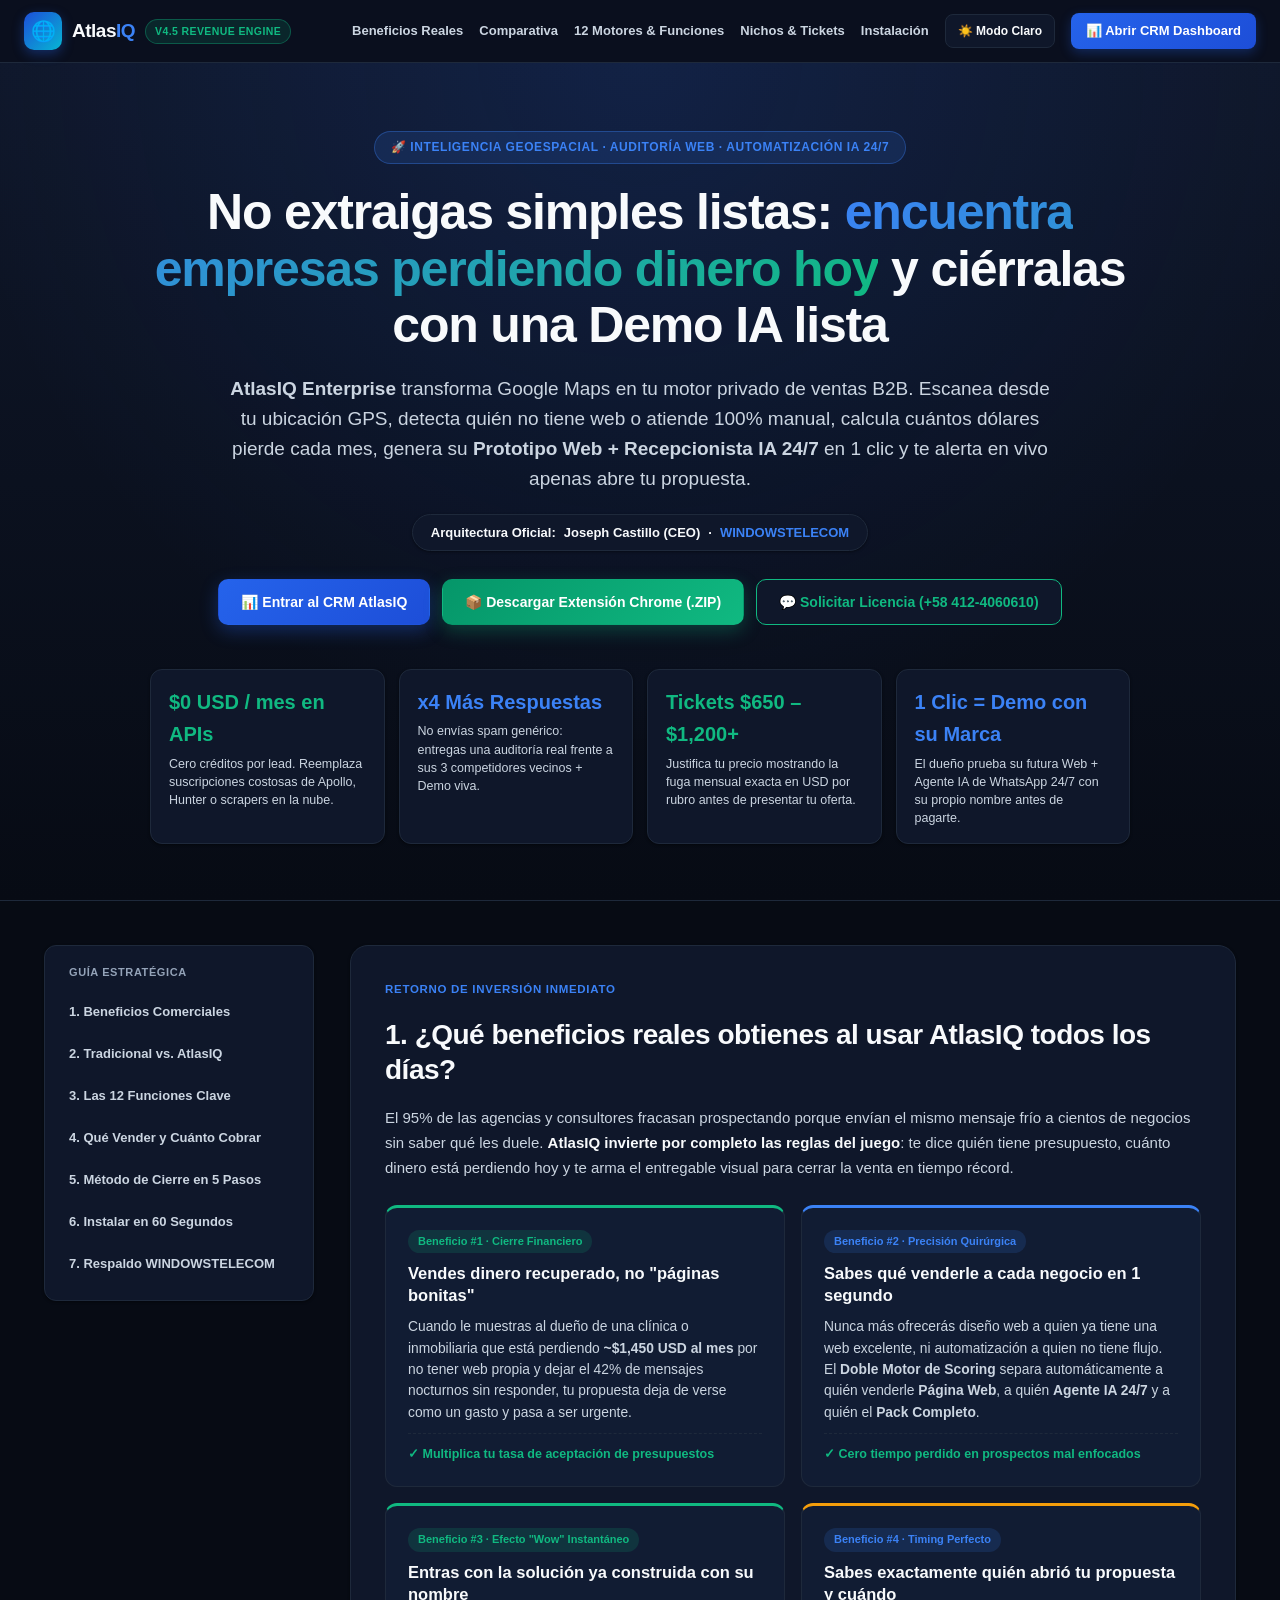
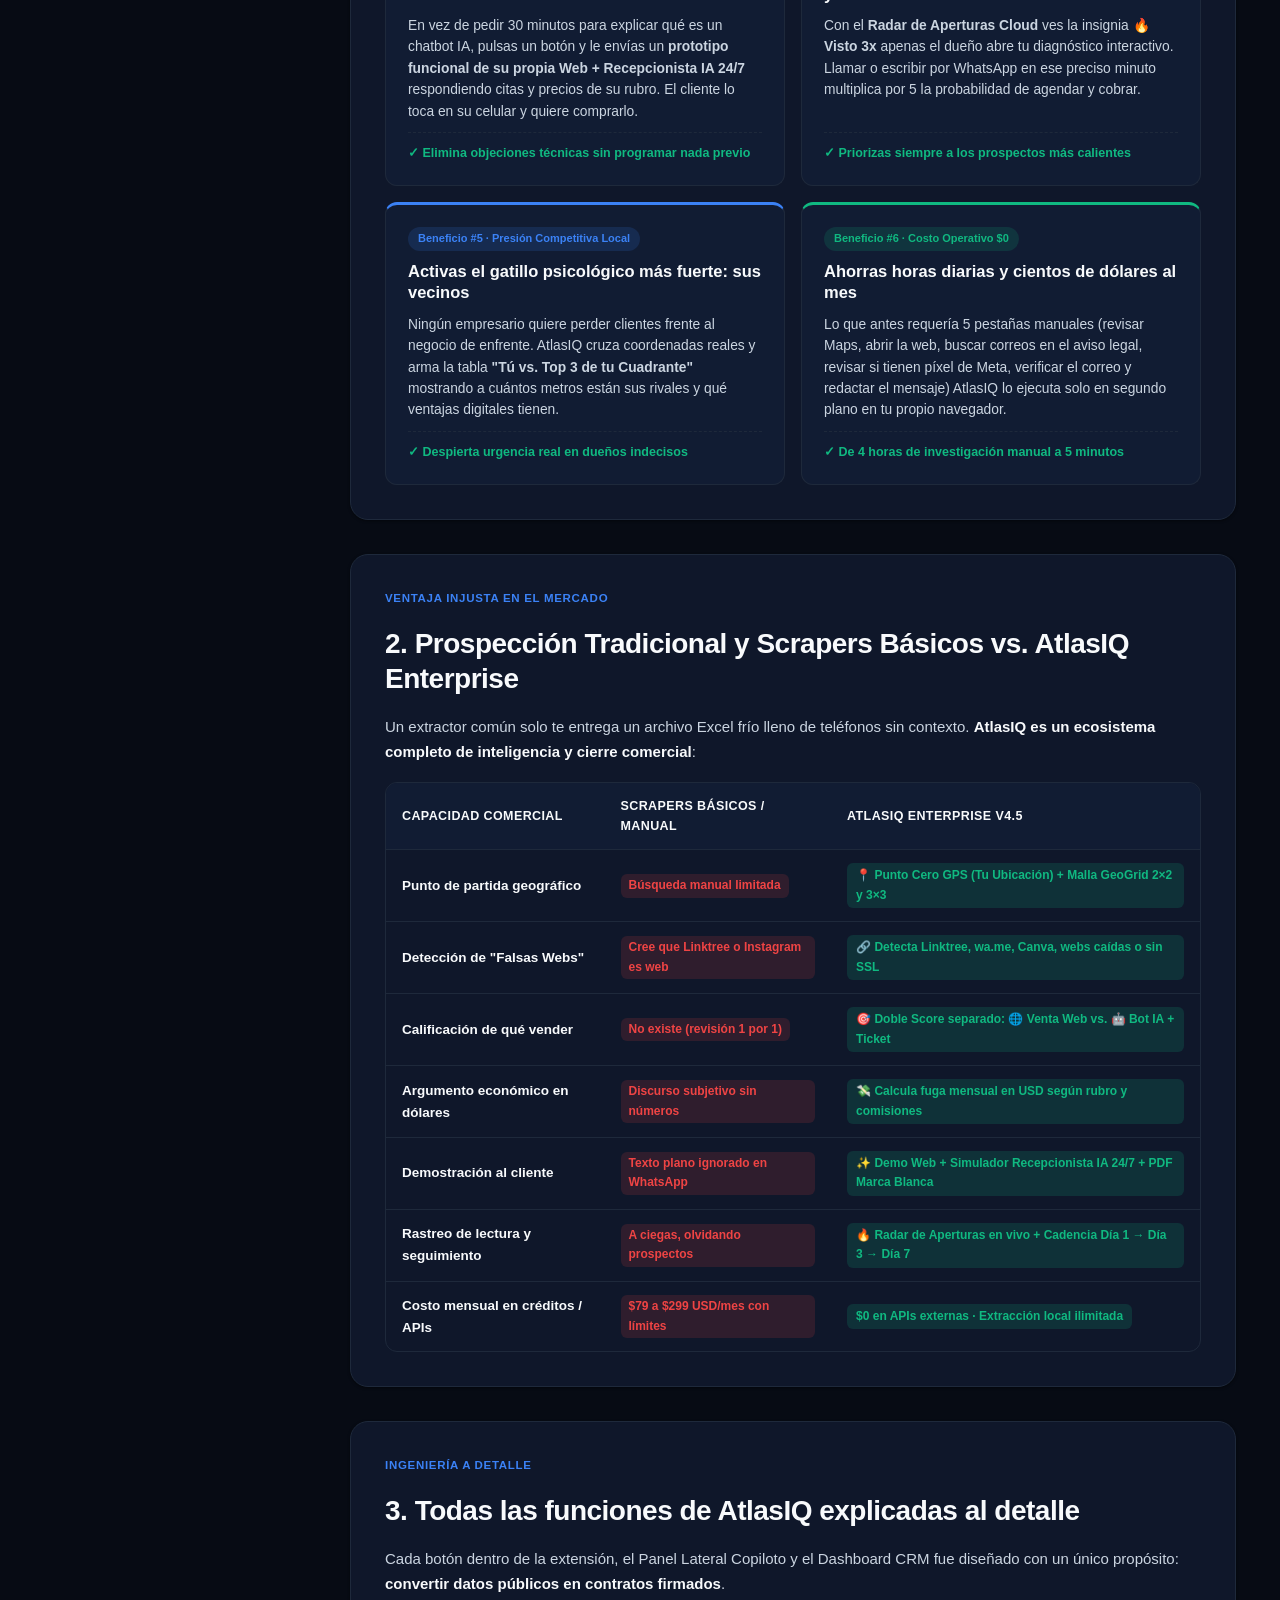
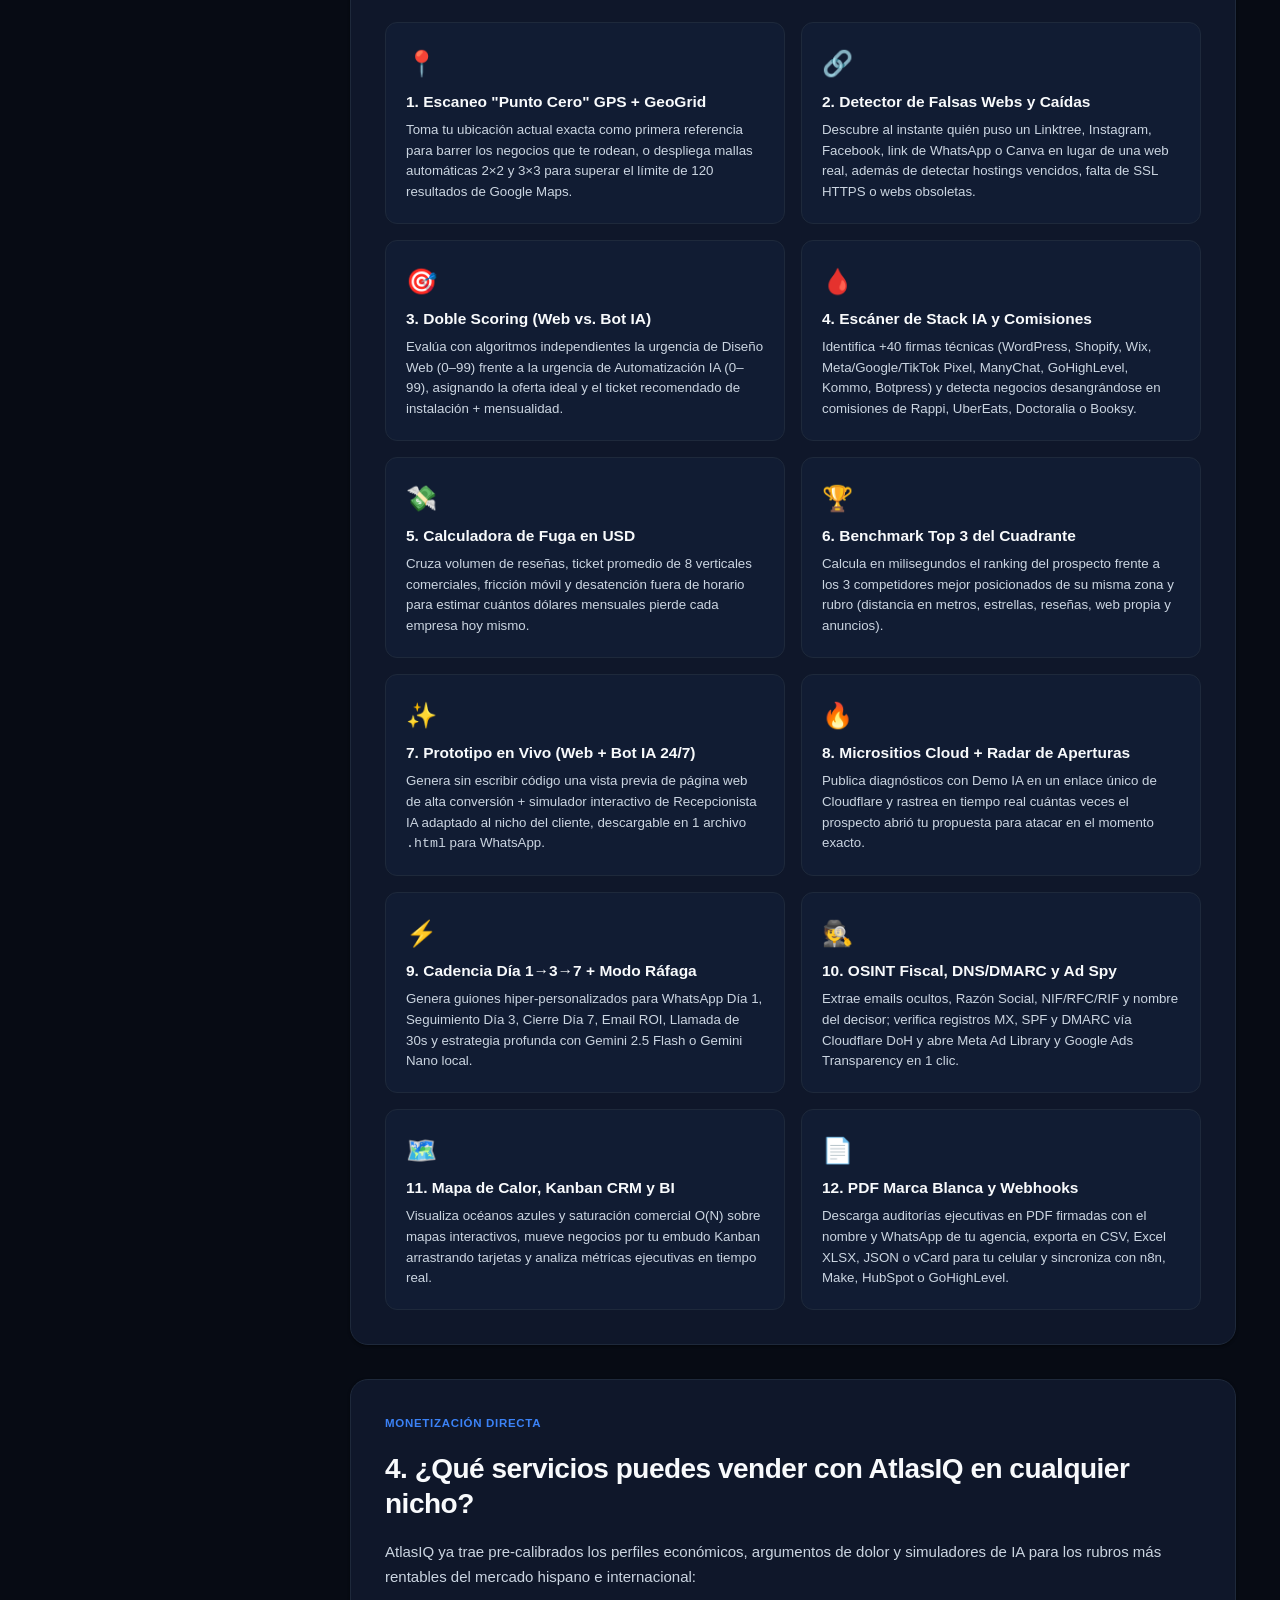
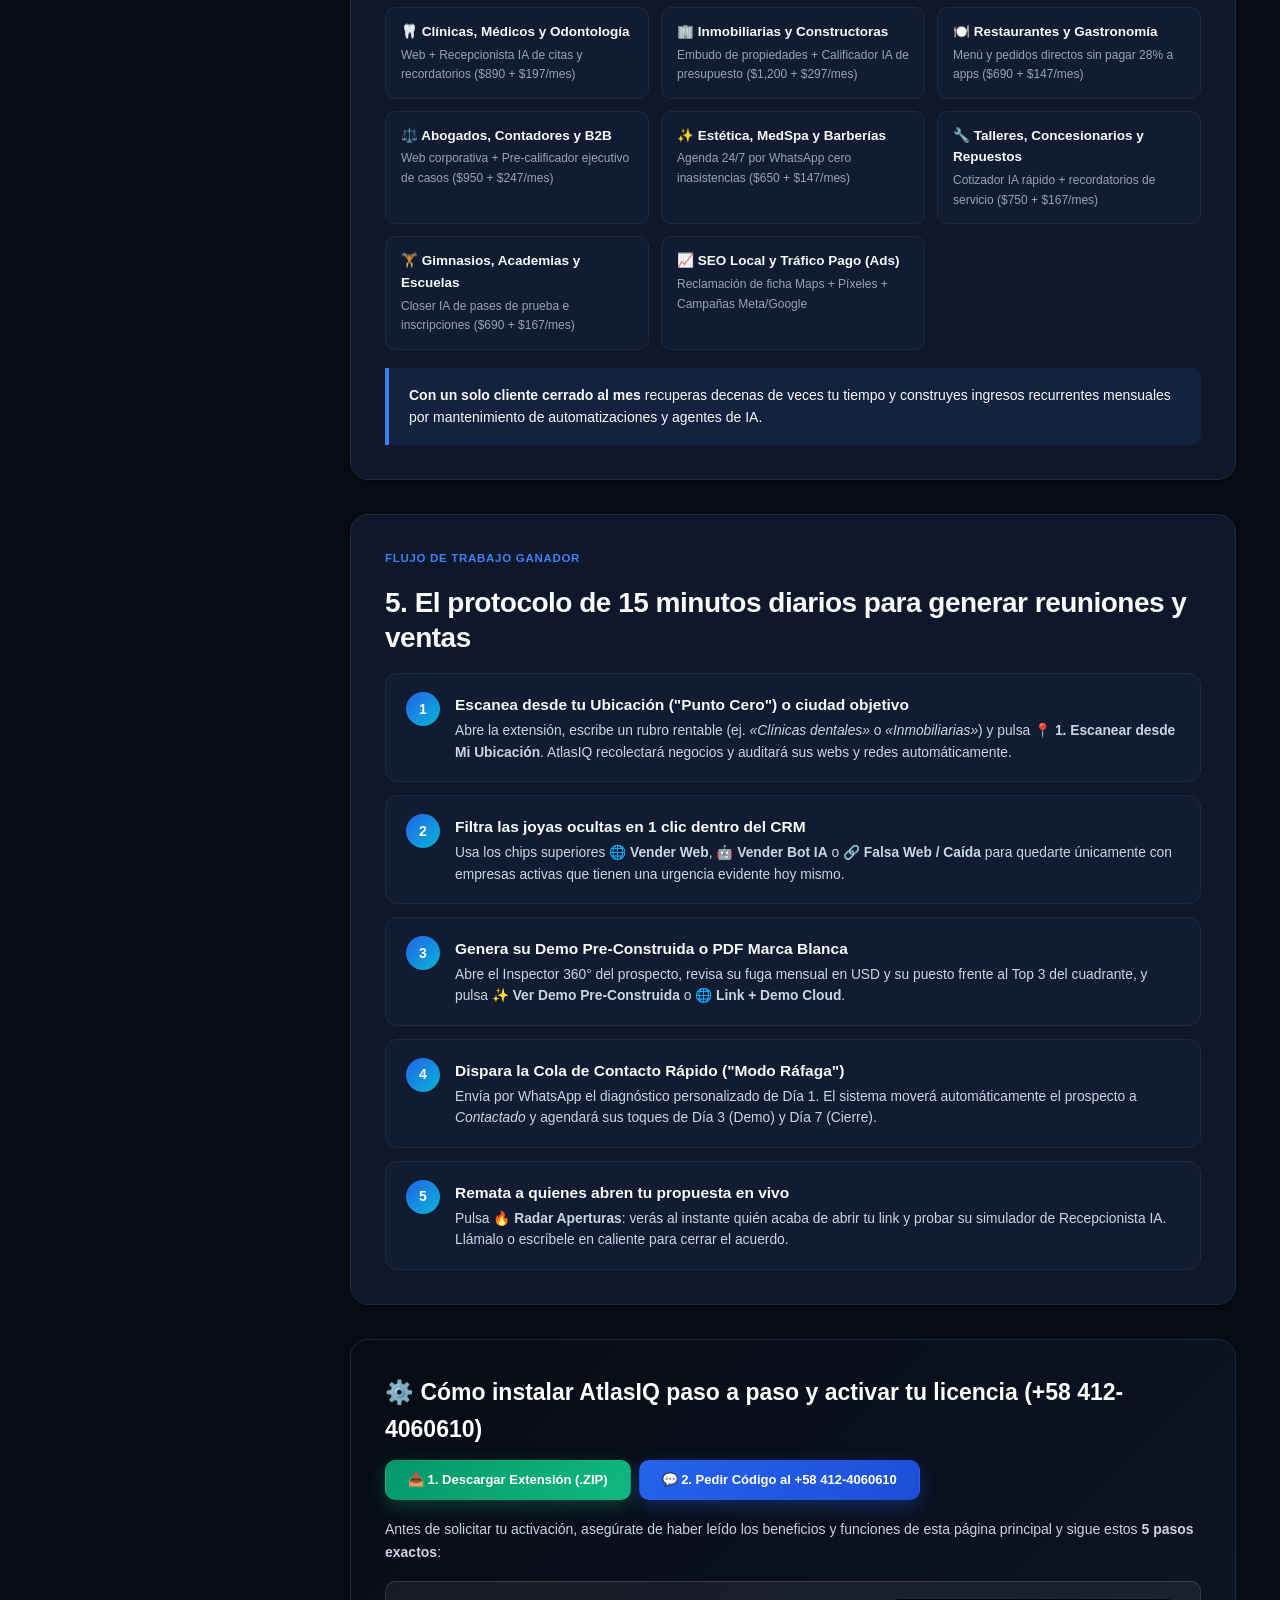
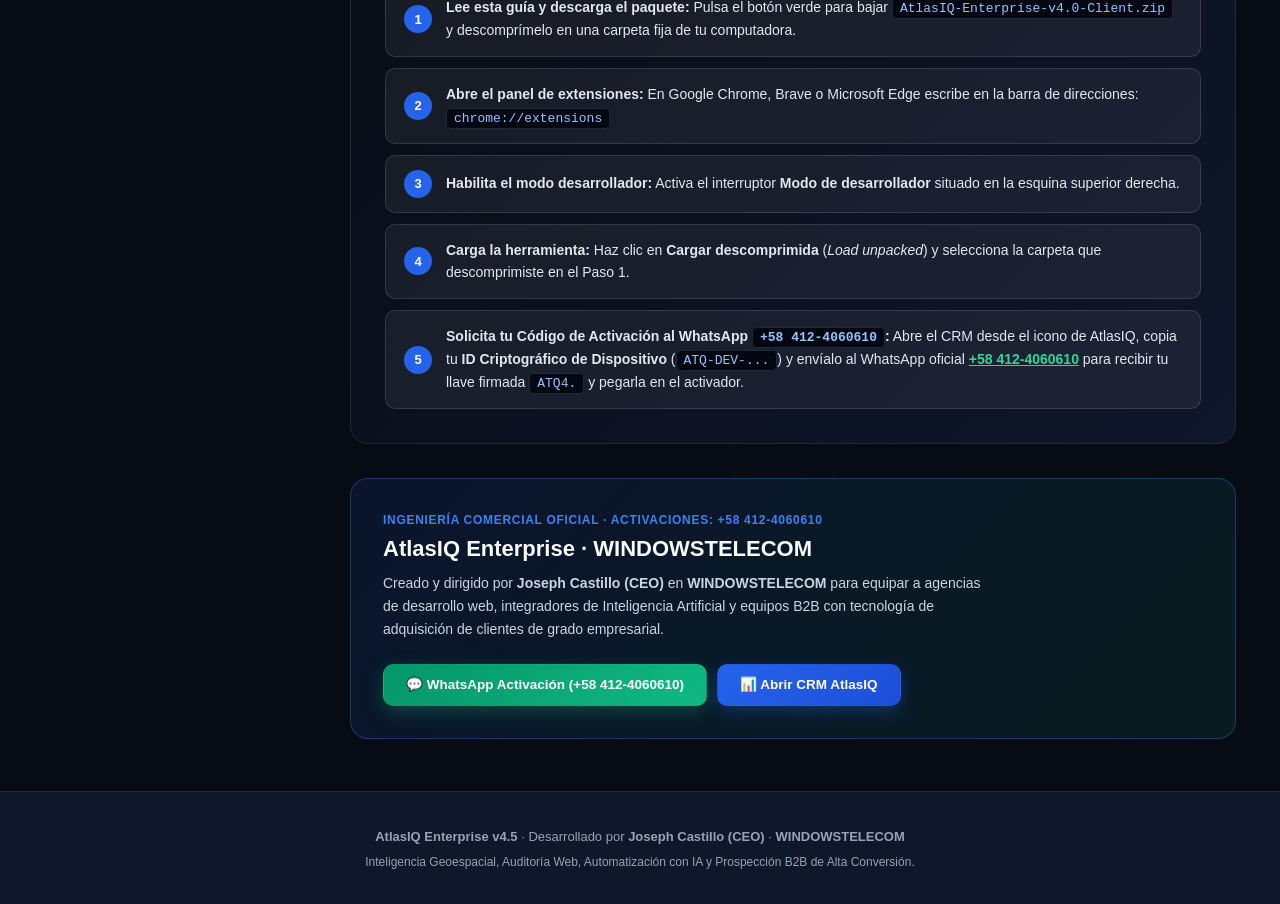
==== commit 01c342a7: "feat(licensing): set official WhatsApp +584124060610 and step-by-step onboarding flow" ====
--- a/index.html
+++ b/index.html
@@ -876,8 +876,8 @@
                 <a href="AtlasIQ-Enterprise-v4.0-Client.zip" download id="btn-download-ext-zip" class="btn-cta btn-cta-emerald" style="display: none;">
                     📦 Descargar Extensión Chrome (.ZIP)
                 </a>
-                <a href="#beneficios" class="btn-cta btn-cta-outline">
-                    💰 Ver Beneficios y Retorno
+                <a href="https://wa.me/584124060610?text=Hola%20Joseph%20%2F%20WINDOWSTELECOM%20%F0%9F%91%8B%2C%20acabo%20de%20revisar%20la%20p%C3%A1gina%20principal%20de%20AtlasIQ%20Enterprise%20(https%3A%2F%2Fatlasiq.windowstelecom.com%2F).%20Quiero%20solicitar%20informaci%C3%B3n%2C%20los%20pasos%20de%20instalaci%C3%B3n%20y%20activar%20mi%20c%C3%B3digo%20de%20licencia%20ATQ4." target="_blank" rel="noopener noreferrer" class="btn-cta btn-cta-outline" style="border-color: #10b981; color: var(--accent);">
+                    💬 Solicitar Licencia (+58 412-4060610)
                 </a>
             </div>
 
@@ -1214,37 +1214,42 @@
                 </div>
             </article>
 
-            <!-- SECTION 6: CHROME INSTALLATION -->
+            <!-- SECTION 6: CHROME INSTALLATION & WHATSAPP LICENSE ACTIVATION -->
             <article class="install-box" id="instalacion">
                 <div style="display: flex; justify-content: space-between; align-items: center; gap: 12px; flex-wrap: wrap;">
-                    <div class="install-heading">⚙️ Cómo instalar AtlasIQ Enterprise en Google Chrome (60 segundos)</div>
-                    <a href="AtlasIQ-Enterprise-v4.0-Client.zip" download class="btn-cta btn-cta-emerald js-ext-download-btn" style="display: none; height: 40px; font-size: 13px;">
-                        📥 Descargar Paquete .ZIP Oficial
-                    </a>
-                </div>
-                <p style="font-size: 14px; color: #94a3b8;">
-                    Se instala directamente en Google Chrome, Brave o Microsoft Edge sin configuraciones complejas:
+                    <div class="install-heading">⚙️ Cómo instalar AtlasIQ paso a paso y activar tu licencia (+58 412-4060610)</div>
+                    <div style="display: flex; gap: 8px; flex-wrap: wrap;">
+                        <a href="AtlasIQ-Enterprise-v4.0-Client.zip" download class="btn-cta btn-cta-emerald js-ext-download-btn" style="display: none; height: 40px; font-size: 13px;">
+                            📥 1. Descargar Extensión (.ZIP)
+                        </a>
+                        <a href="https://wa.me/584124060610?text=Hola%20Joseph%20%2F%20WINDOWSTELECOM%20%F0%9F%91%8B%2C%20ya%20le%C3%AD%20toda%20la%20informaci%C3%B3n%20y%20beneficios%20en%20la%20p%C3%A1gina%20principal%20de%20AtlasIQ%20Enterprise%20(https%3A%2F%2Fatlasiq.windowstelecom.com%2F).%20Quiero%20solicitar%20informaci%C3%B3n%20para%20instalarla%20y%20pedir%20mi%20c%C3%B3digo%20de%20activaci%C3%B3n%20ATQ4." target="_blank" rel="noopener noreferrer" class="btn-cta btn-cta-primary" style="height: 40px; font-size: 13px;">
+                            💬 2. Pedir Código al +58 412-4060610
+                        </a>
+                    </div>
+                </div>
+                <p style="font-size: 14px; color: #cbd5e1;">
+                    Antes de solicitar tu activación, asegúrate de haber leído los beneficios y funciones de esta página principal y sigue estos <strong>5 pasos exactos</strong>:
                 </p>
                 <div class="install-steps">
                     <div class="install-step-card">
                         <div class="num">1</div>
-                        <div class="text">Descarga el paquete <code>AtlasIQ-Enterprise-v4.0-Client.zip</code> y descomprímelo en una carpeta fija en tu PC.</div>
+                        <div class="text"><strong>Lee esta guía y descarga el paquete:</strong> Pulsa el botón verde para bajar <code>AtlasIQ-Enterprise-v4.0-Client.zip</code> y descomprímelo en una carpeta fija de tu computadora.</div>
                     </div>
                     <div class="install-step-card">
                         <div class="num">2</div>
-                        <div class="text">Abre tu navegador Chrome y escribe en la barra superior: <code>chrome://extensions</code></div>
+                        <div class="text"><strong>Abre el panel de extensiones:</strong> En Google Chrome, Brave o Microsoft Edge escribe en la barra de direcciones: <code>chrome://extensions</code></div>
                     </div>
                     <div class="install-step-card">
                         <div class="num">3</div>
-                        <div class="text">Activa el interruptor <strong>Modo de desarrollador</strong> en la esquina superior derecha.</div>
+                        <div class="text"><strong>Habilita el modo desarrollador:</strong> Activa el interruptor <strong>Modo de desarrollador</strong> situado en la esquina superior derecha.</div>
                     </div>
                     <div class="install-step-card">
                         <div class="num">4</div>
-                        <div class="text">Haz clic en <strong>Cargar descomprimida</strong> (<em>Load unpacked</em>) y selecciona la carpeta descomprimida.</div>
+                        <div class="text"><strong>Carga la herramienta:</strong> Haz clic en <strong>Cargar descomprimida</strong> (<em>Load unpacked</em>) y selecciona la carpeta que descomprimiste en el Paso 1.</div>
                     </div>
                     <div class="install-step-card">
                         <div class="num">5</div>
-                        <div class="text">Fija el icono de <strong>AtlasIQ</strong> en tu barra, activa tu licencia firmada <code>ATQ4.</code> y comienza a prospectar sin límites.</div>
+                        <div class="text"><strong>Solicita tu Código de Activación al WhatsApp <code>+58 412-4060610</code>:</strong> Abre el CRM desde el icono de AtlasIQ, copia tu <strong>ID Criptográfico de Dispositivo</strong> (<code>ATQ-DEV-...</code>) y envíalo al WhatsApp oficial <a href="https://wa.me/584124060610?text=Hola%20Joseph%20%2F%20WINDOWSTELECOM%20%F0%9F%91%8B%2C%20ya%20le%C3%AD%20toda%20la%20p%C3%A1gina%20principal%20e%20instal%C3%A9%20AtlasIQ%20Enterprise.%20Quiero%20solicitar%20mi%20c%C3%B3digo%20de%20activaci%C3%B3n%20ATQ4.%20Mi%20ID%20de%20Dispositivo%20es%3A%20" target="_blank" rel="noopener noreferrer" style="color: #34d399; font-weight: 800; text-decoration: underline;">+58 412-4060610</a> para recibir tu llave firmada <code>ATQ4.</code> y pegarla en el activador.</div>
                     </div>
                 </div>
             </article>
@@ -1252,18 +1257,18 @@
             <!-- SECTION 7: CORPORATE CREDITS -->
             <article class="author-card" id="creditos">
                 <div>
-                    <div class="author-meta">INGENIERÍA COMERCIAL OFICIAL</div>
+                    <div class="author-meta">INGENIERÍA COMERCIAL OFICIAL · ACTIVACIONES: +58 412-4060610</div>
                     <div class="author-title">AtlasIQ Enterprise · WINDOWSTELECOM</div>
                     <div class="author-desc">
                         Creado y dirigido por <strong>Joseph Castillo (CEO)</strong> en <strong>WINDOWSTELECOM</strong> para equipar a agencias de desarrollo web, integradores de Inteligencia Artificial y equipos B2B con tecnología de adquisición de clientes de grado empresarial.
                     </div>
                 </div>
                 <div style="display: flex; gap: 10px; flex-wrap: wrap;">
+                    <a href="https://wa.me/584124060610?text=Hola%20Joseph%20%2F%20WINDOWSTELECOM%20%F0%9F%91%8B%2C%20le%C3%AD%20toda%20la%20informaci%C3%B3n%20en%20la%20p%C3%A1gina%20principal%20de%20AtlasIQ%20Enterprise%20y%20quiero%20activar%20mi%20licencia%20ATQ4." target="_blank" rel="noopener noreferrer" class="btn-cta btn-cta-emerald" style="height: 42px; font-size: 13.5px;">
+                        💬 WhatsApp Activación (+58 412-4060610)
+                    </a>
                     <a href="dashboard.html" class="btn-cta btn-cta-primary" style="height: 42px; font-size: 13.5px;">
                         📊 Abrir CRM AtlasIQ
-                    </a>
-                    <a href="AtlasIQ-Enterprise-v4.0-Client.zip" download class="btn-cta btn-cta-emerald js-ext-download-btn" style="display: none; height: 42px; font-size: 13.5px;">
-                        📦 Descargar Extensión
                     </a>
                 </div>
             </article>
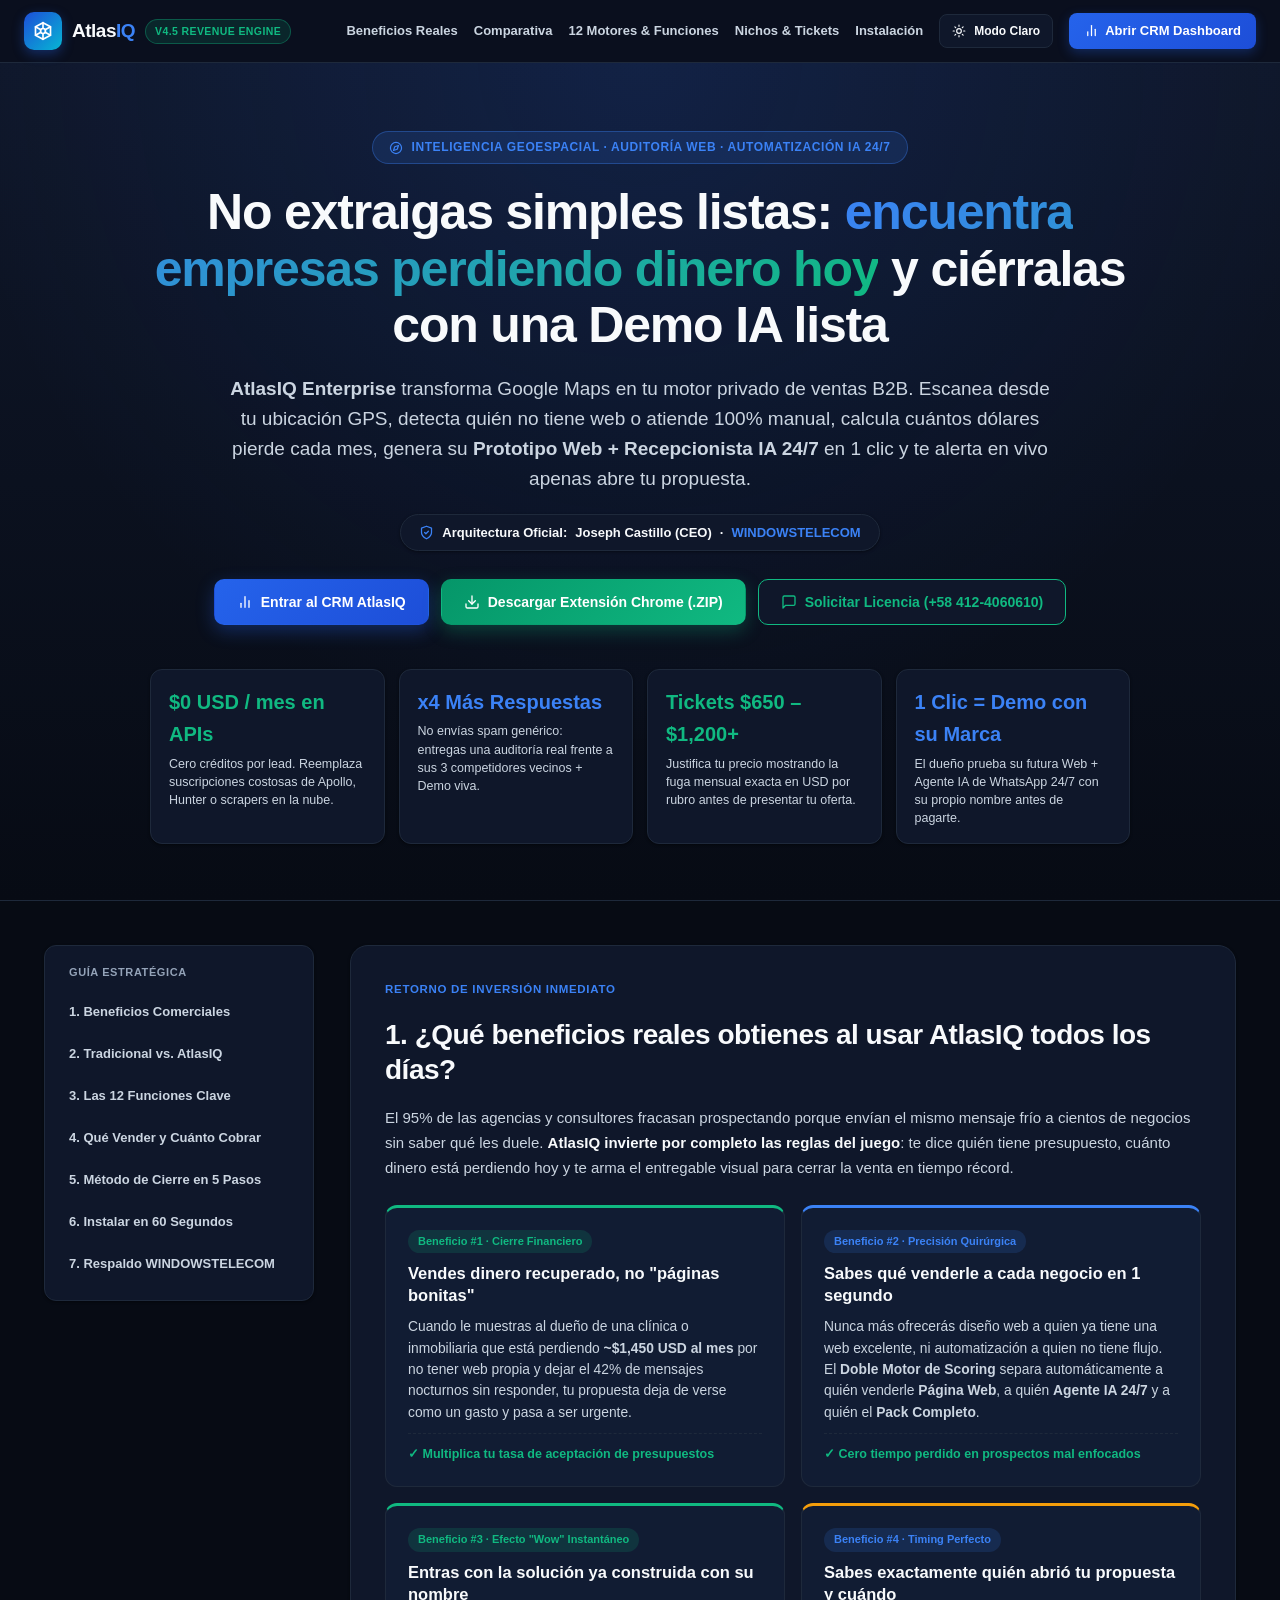
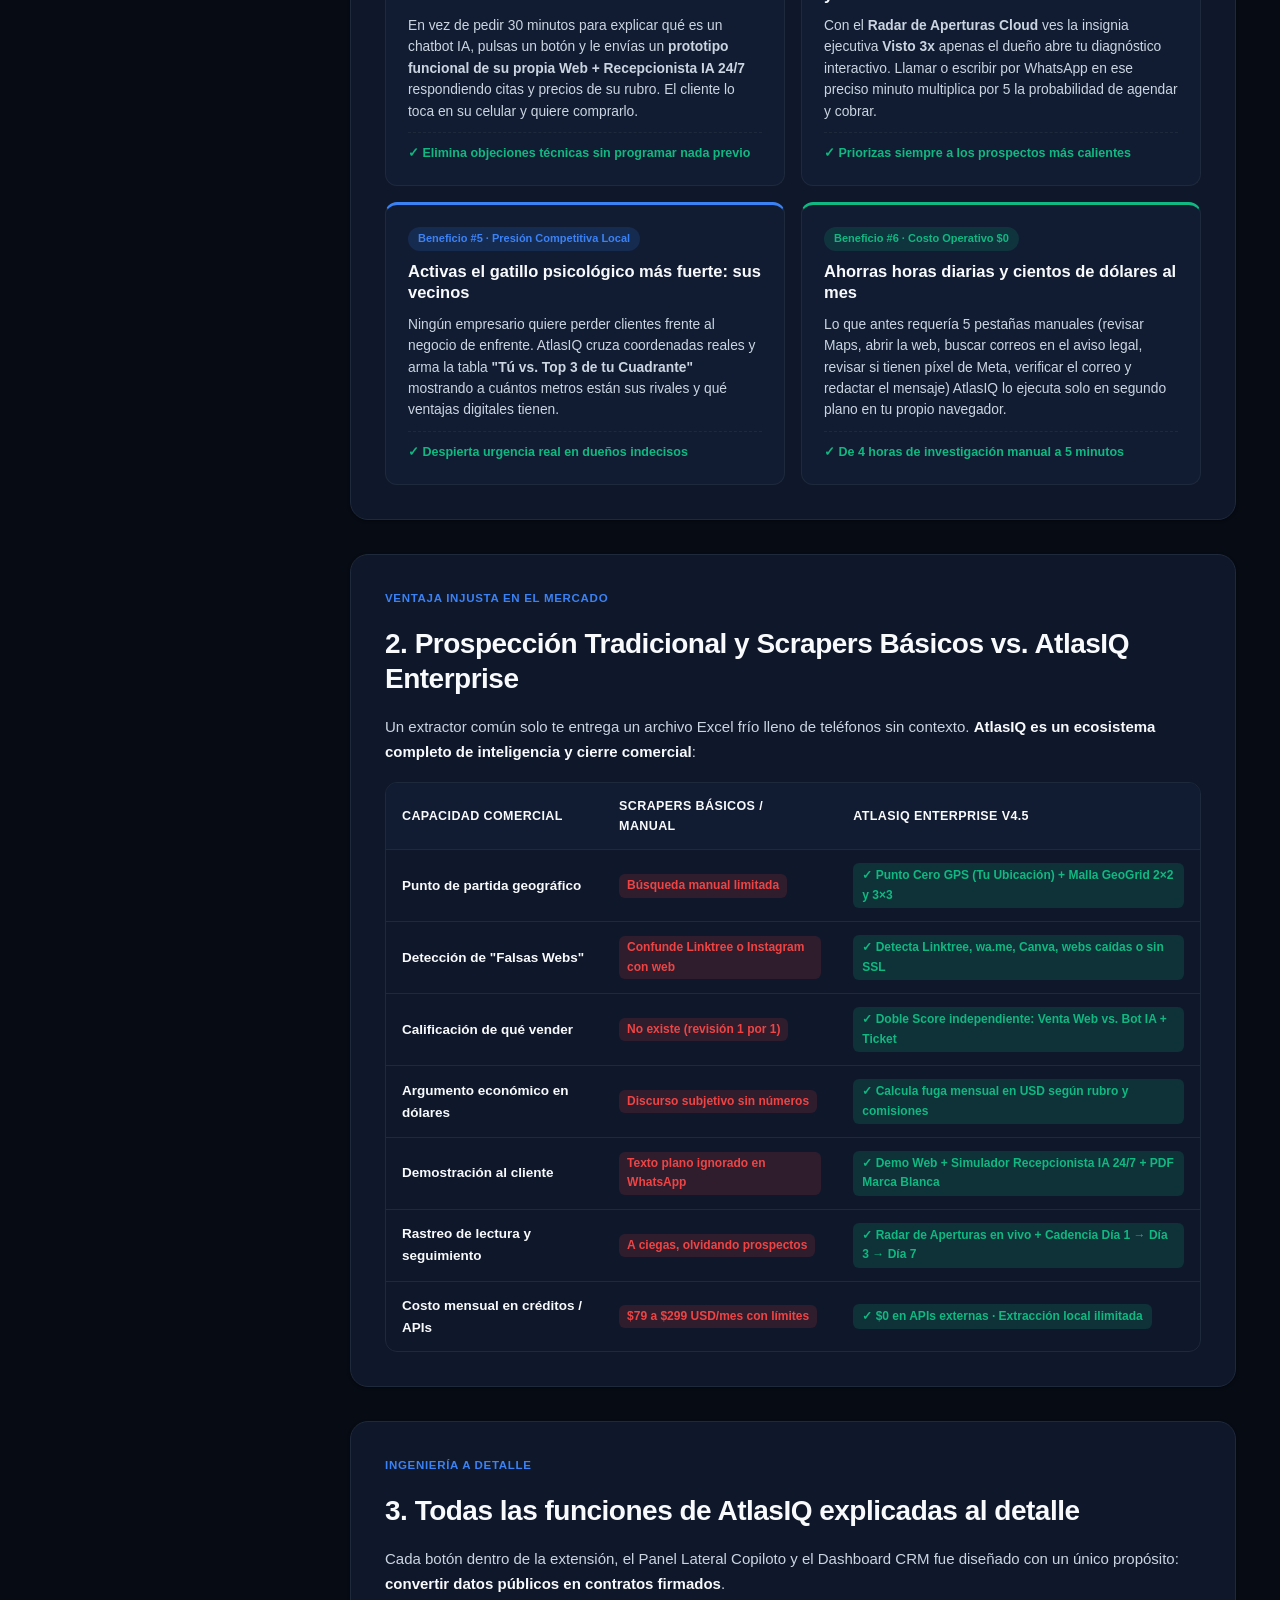
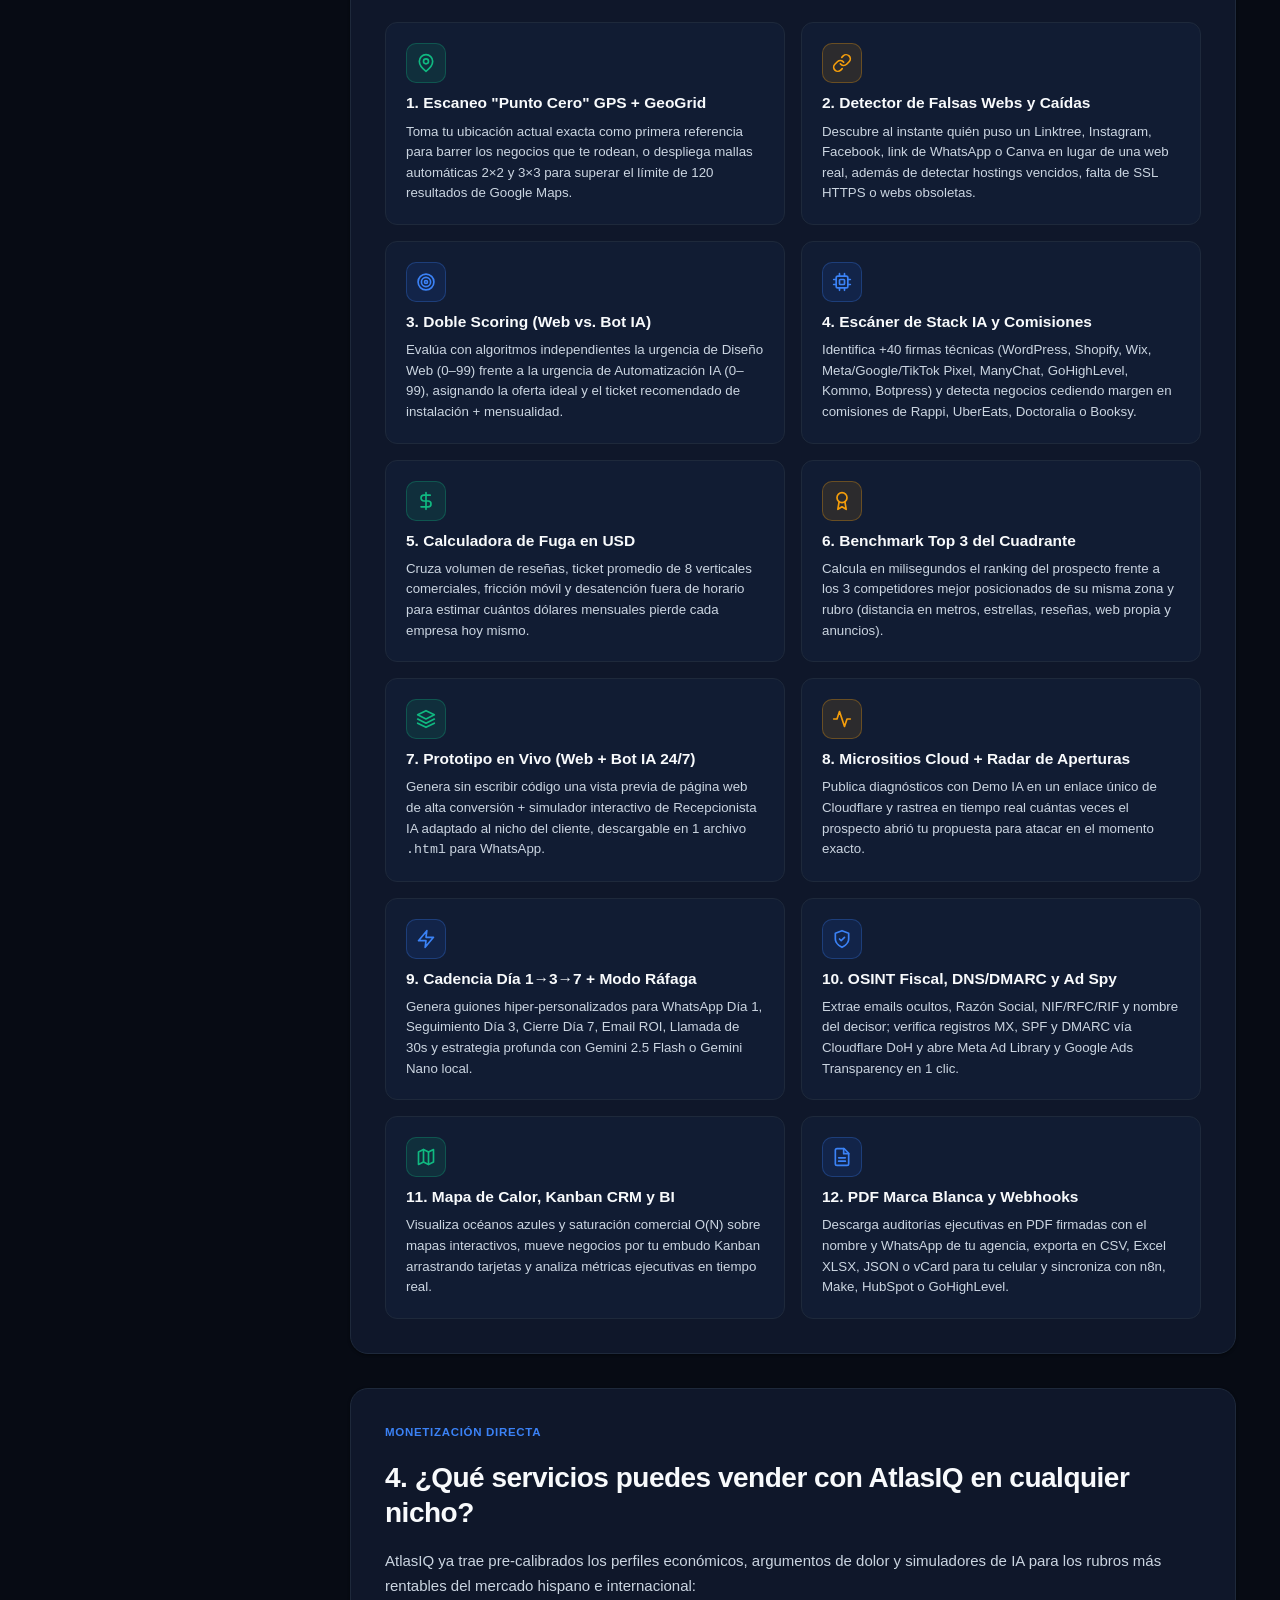
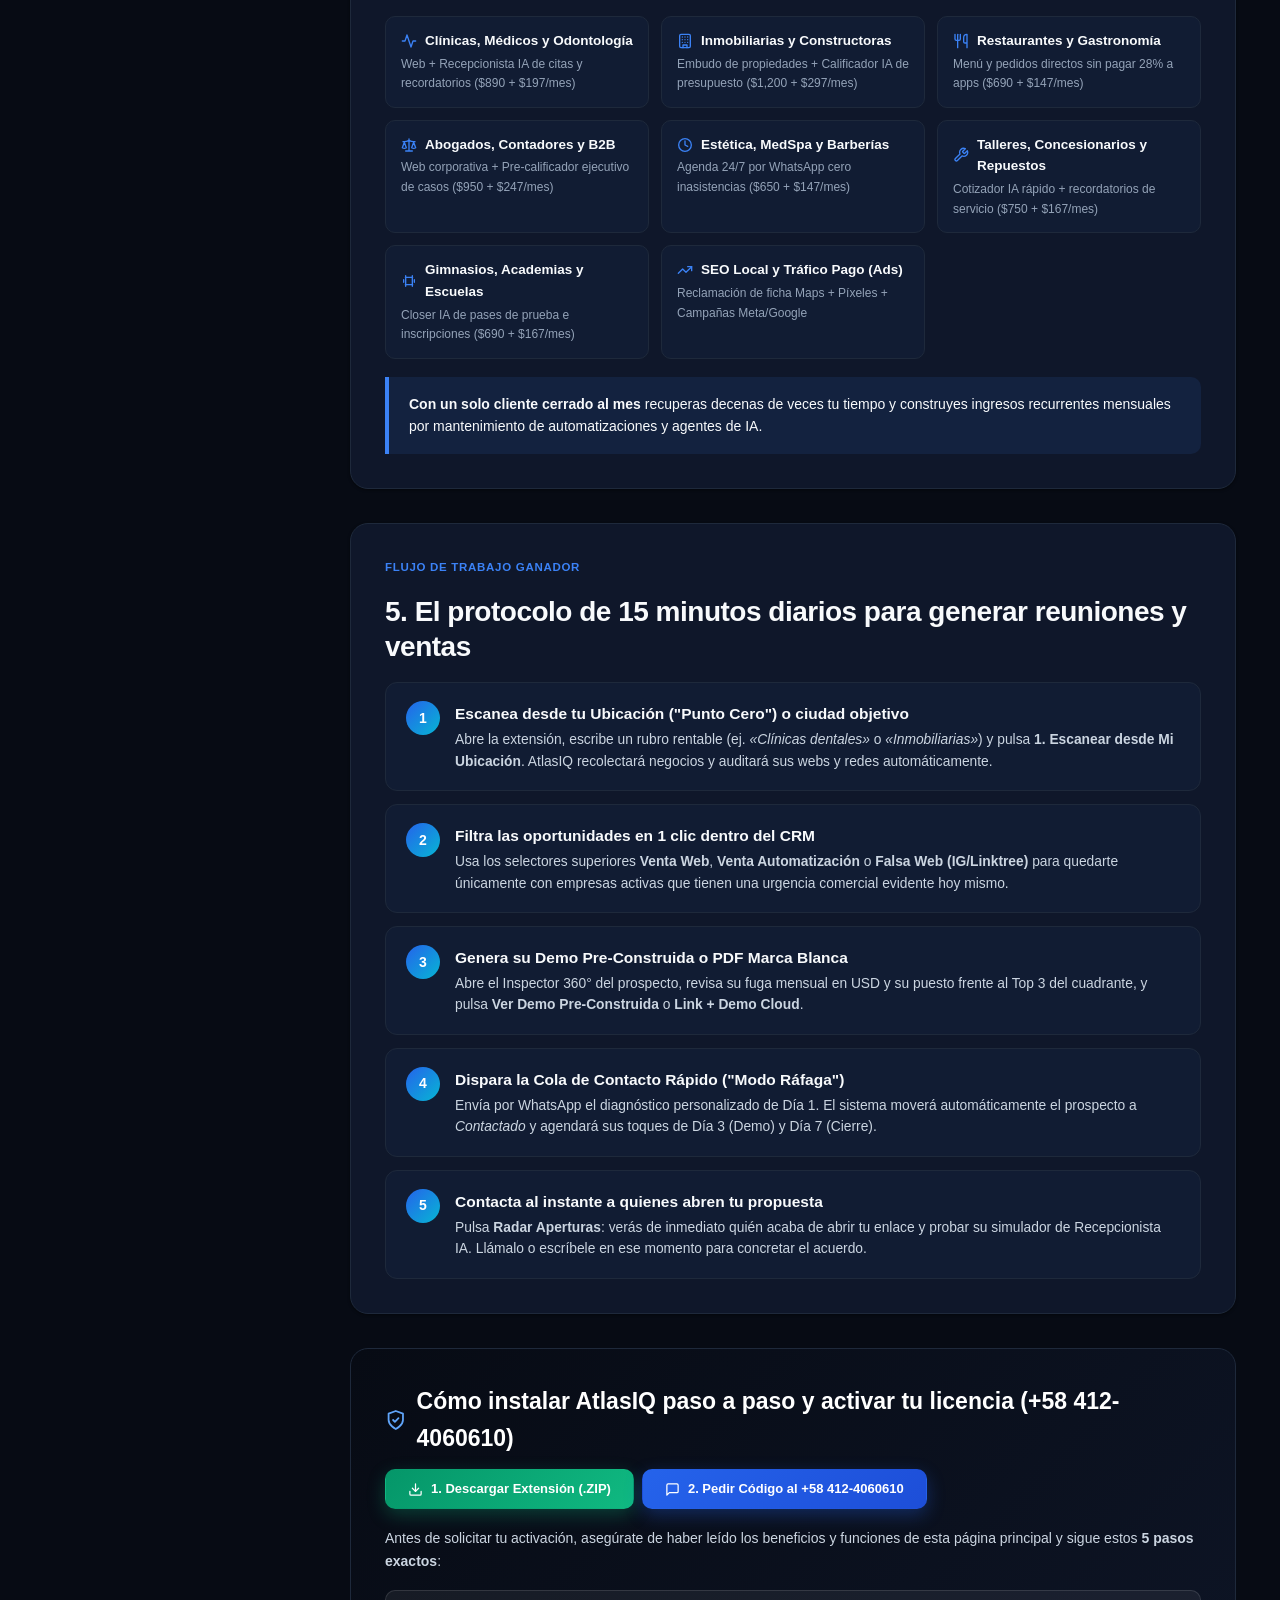
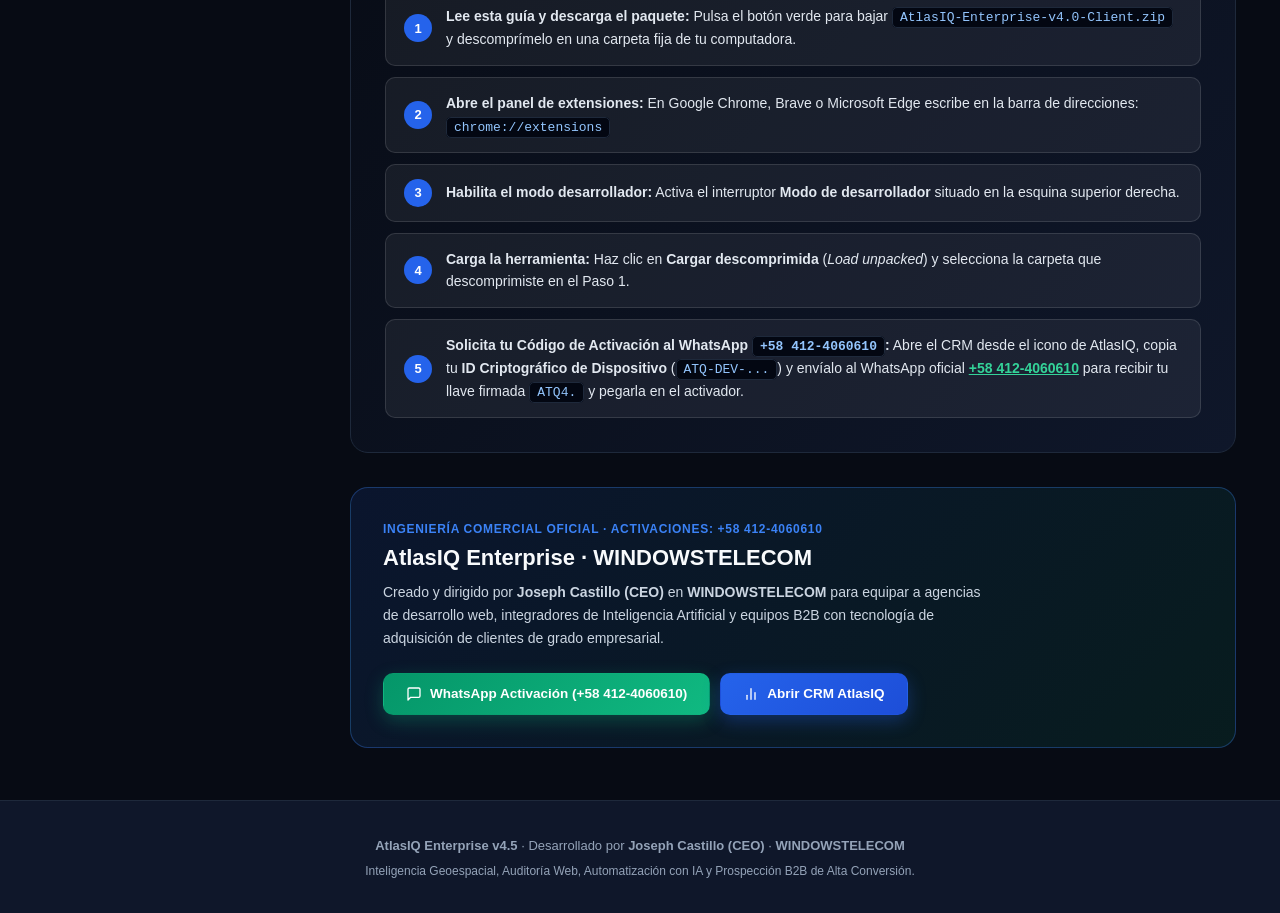
==== commit a292ad27: "style(ui): replace all emojis with enterprise geometric SVG vector icons across platform" ====
--- a/index.html
+++ b/index.html
@@ -159,6 +159,15 @@
             border-radius: 8px;
             font-weight: 700 !important;
             box-shadow: 0 4px 12px rgba(37, 99, 235, 0.3);
+            display: inline-flex;
+            align-items: center;
+            gap: 6px;
+        }
+
+        .atq-ico {
+            display: inline-block;
+            vertical-align: -0.18em;
+            flex-shrink: 0;
         }
 
         /* === HERO SECTION === */
@@ -570,7 +579,28 @@
         }
 
         .feature-icon {
-            font-size: 25px;
+            width: 40px;
+            height: 40px;
+            border-radius: 10px;
+            background: rgba(37, 99, 235, 0.12);
+            border: 1px solid rgba(59, 130, 246, 0.28);
+            color: var(--primary);
+            display: inline-flex;
+            align-items: center;
+            justify-content: center;
+            margin-bottom: 2px;
+        }
+
+        .feature-icon.emerald {
+            background: rgba(16, 185, 129, 0.12);
+            border-color: rgba(16, 185, 129, 0.28);
+            color: var(--accent);
+        }
+
+        .feature-icon.amber {
+            background: rgba(245, 158, 11, 0.12);
+            border-color: rgba(245, 158, 11, 0.3);
+            color: var(--warn);
         }
 
         .feature-box-title {
@@ -654,6 +684,18 @@
             font-size: 13.5px;
             font-weight: 700;
             color: var(--text-main);
+        }
+
+        .sector-pill-head {
+            display: flex;
+            align-items: center;
+            gap: 8px;
+            color: var(--text-main);
+        }
+
+        .sector-pill-head svg {
+            color: var(--primary);
+            flex-shrink: 0;
         }
 
         .sector-pill small {
@@ -832,7 +874,9 @@
         <div class="topbar-content">
             <a href="dashboard.html" class="brand-box">
                 <div style="display: flex; align-items: center; gap: 10px;">
-                    <div class="brand-logo">🌐</div>
+                    <div class="brand-logo">
+                        <svg width="20" height="20" viewBox="0 0 24 24" fill="none" stroke="currentColor" stroke-width="2" stroke-linecap="round" stroke-linejoin="round" aria-hidden="true"><polygon points="12 2 21 7 21 17 12 22 3 17 3 7"/><circle cx="12" cy="12" r="3"/><path d="M12 2v7M21 7l-6.4 3.5M21 17l-6.4-3.5M12 22v-7M3 17l6.4-3.5M3 7l6.4 3.5"/></svg>
+                    </div>
                     <div class="brand-name">Atlas<span>IQ</span></div>
                 </div>
                 <span class="topbar-badge">v4.5 Revenue Engine</span>
@@ -844,9 +888,13 @@
                 <a href="#casos-uso">Nichos &amp; Tickets</a>
                 <a href="#instalacion">Instalación</a>
                 <button id="btn-toggle-theme" class="btn-cta btn-cta-outline" style="height: 34px; padding: 0 12px; font-size: 12px; border-radius: 8px;" title="Alternar Modo Oscuro / Claro">
-                    ☀️ Modo Claro
+                    <svg width="14" height="14" viewBox="0 0 24 24" fill="none" stroke="currentColor" stroke-width="2" stroke-linecap="round" stroke-linejoin="round" aria-hidden="true"><circle cx="12" cy="12" r="4"/><path d="M12 2v2M12 20v2M4.93 4.93l1.41 1.41M17.66 17.66l1.41 1.41M2 12h2M20 12h2M6.34 17.66l-1.41 1.41M19.07 4.93l-1.41 1.41"/></svg>
+                    <span>Modo Claro</span>
                 </button>
-                <a href="dashboard.html" class="btn-crm-nav">📊 Abrir CRM Dashboard</a>
+                <a href="dashboard.html" class="btn-crm-nav">
+                    <svg width="15" height="15" viewBox="0 0 24 24" fill="none" stroke="currentColor" stroke-width="2" stroke-linecap="round" stroke-linejoin="round" aria-hidden="true"><line x1="18" y1="20" x2="18" y2="10"/><line x1="12" y1="20" x2="12" y2="4"/><line x1="6" y1="20" x2="6" y2="14"/></svg>
+                    <span>Abrir CRM Dashboard</span>
+                </a>
             </nav>
         </div>
     </header>
@@ -855,7 +903,8 @@
     <section class="hero">
         <div class="hero-inner">
             <div class="hero-pill">
-                🚀 Inteligencia Geoespacial · Auditoría Web · Automatización IA 24/7
+                <svg width="14" height="14" viewBox="0 0 24 24" fill="none" stroke="currentColor" stroke-width="2.1" stroke-linecap="round" stroke-linejoin="round" aria-hidden="true"><circle cx="12" cy="12" r="9.5"/><polygon points="16.24 7.76 14.12 14.12 7.76 16.24 9.88 9.88 16.24 7.76"/></svg>
+                <span>Inteligencia Geoespacial · Auditoría Web · Automatización IA 24/7</span>
             </div>
             <h1 class="hero-title">
                 No extraigas simples listas: <span>encuentra empresas perdiendo dinero hoy</span> y ciérralas con una Demo IA lista
@@ -864,6 +913,7 @@
                 <strong>AtlasIQ Enterprise</strong> transforma Google Maps en tu motor privado de ventas B2B. Escanea desde tu ubicación GPS, detecta quién no tiene web o atiende 100% manual, calcula cuántos dólares pierde cada mes, genera su <strong>Prototipo Web + Recepcionista IA 24/7</strong> en 1 clic y te alerta en vivo apenas abre tu propuesta.
             </p>
             <div class="hero-author-badge">
+                <svg width="15" height="15" viewBox="0 0 24 24" fill="none" stroke="currentColor" stroke-width="2" stroke-linecap="round" stroke-linejoin="round" style="color: var(--primary);" aria-hidden="true"><path d="M12 22s8-4 8-10V5l-8-3-8 3v7c0 6 8 10 8 10z"/><path d="m9 12 2 2 4-4"/></svg>
                 <span>Arquitectura Oficial:</span>
                 <strong>Joseph Castillo (CEO)</strong>
                 <span>·</span>
@@ -871,13 +921,16 @@
             </div>
             <div class="hero-cta-box">
                 <a href="dashboard.html" class="btn-cta btn-cta-primary">
-                    📊 Entrar al CRM AtlasIQ
+                    <svg width="16" height="16" viewBox="0 0 24 24" fill="none" stroke="currentColor" stroke-width="2" stroke-linecap="round" stroke-linejoin="round" aria-hidden="true"><line x1="18" y1="20" x2="18" y2="10"/><line x1="12" y1="20" x2="12" y2="4"/><line x1="6" y1="20" x2="6" y2="14"/></svg>
+                    <span>Entrar al CRM AtlasIQ</span>
                 </a>
                 <a href="AtlasIQ-Enterprise-v4.0-Client.zip" download id="btn-download-ext-zip" class="btn-cta btn-cta-emerald" style="display: none;">
-                    📦 Descargar Extensión Chrome (.ZIP)
+                    <svg width="16" height="16" viewBox="0 0 24 24" fill="none" stroke="currentColor" stroke-width="2" stroke-linecap="round" stroke-linejoin="round" aria-hidden="true"><path d="M21 15v4a2 2 0 0 1-2 2H5a2 2 0 0 1-2-2v-4"/><polyline points="7 10 12 15 17 10"/><line x1="12" x2="12" y1="15" y2="3"/></svg>
+                    <span>Descargar Extensión Chrome (.ZIP)</span>
                 </a>
-                <a href="https://wa.me/584124060610?text=Hola%20Joseph%20%2F%20WINDOWSTELECOM%20%F0%9F%91%8B%2C%20acabo%20de%20revisar%20la%20p%C3%A1gina%20principal%20de%20AtlasIQ%20Enterprise%20(https%3A%2F%2Fatlasiq.windowstelecom.com%2F).%20Quiero%20solicitar%20informaci%C3%B3n%2C%20los%20pasos%20de%20instalaci%C3%B3n%20y%20activar%20mi%20c%C3%B3digo%20de%20licencia%20ATQ4." target="_blank" rel="noopener noreferrer" class="btn-cta btn-cta-outline" style="border-color: #10b981; color: var(--accent);">
-                    💬 Solicitar Licencia (+58 412-4060610)
+                <a href="https://wa.me/584124060610?text=Hola%20Joseph%20%2F%20WINDOWSTELECOM.%20Acabo%20de%20revisar%20la%20p%C3%A1gina%20principal%20de%20AtlasIQ%20Enterprise%20(https%3A%2F%2Fatlasiq.windowstelecom.com%2F).%20Solicito%20informaci%C3%B3n%2C%20los%20pasos%20de%20instalaci%C3%B3n%20y%20mi%20c%C3%B3digo%20de%20activaci%C3%B3n%20ATQ4." target="_blank" rel="noopener noreferrer" class="btn-cta btn-cta-outline" style="border-color: #10b981; color: var(--accent);">
+                    <svg width="16" height="16" viewBox="0 0 24 24" fill="none" stroke="currentColor" stroke-width="2" stroke-linecap="round" stroke-linejoin="round" aria-hidden="true"><path d="M21 15a2 2 0 0 1-2 2H7l-4 4V5a2 2 0 0 1 2-2h14a2 2 0 0 1 2 2z"/></svg>
+                    <span>Solicitar Licencia (+58 412-4060610)</span>
                 </a>
             </div>
 
@@ -957,7 +1010,7 @@
                         <span class="benefit-tag">Beneficio #4 · Timing Perfecto</span>
                         <div class="benefit-title">Sabes exactamente quién abrió tu propuesta y cuándo</div>
                         <div class="benefit-desc">
-                            Con el <strong>Radar de Aperturas Cloud</strong> ves la insignia <strong>🔥 Visto 3x</strong> apenas el dueño abre tu diagnóstico interactivo. Llamar o escribir por WhatsApp en ese preciso minuto multiplica por 5 la probabilidad de agendar y cobrar.
+                            Con el <strong>Radar de Aperturas Cloud</strong> ves la insignia ejecutiva <strong>Visto 3x</strong> apenas el dueño abre tu diagnóstico interactivo. Llamar o escribir por WhatsApp en ese preciso minuto multiplica por 5 la probabilidad de agendar y cobrar.
                         </div>
                         <div class="benefit-result">✓ Priorizas siempre a los prospectos más calientes</div>
                     </div>
@@ -1003,37 +1056,37 @@
                             <tr>
                                 <td><strong>Punto de partida geográfico</strong></td>
                                 <td><span class="badge-bad">Búsqueda manual limitada</span></td>
-                                <td><span class="badge-good">📍 Punto Cero GPS (Tu Ubicación) + Malla GeoGrid 2×2 y 3×3</span></td>
+                                <td><span class="badge-good">✓ Punto Cero GPS (Tu Ubicación) + Malla GeoGrid 2×2 y 3×3</span></td>
                             </tr>
                             <tr>
                                 <td><strong>Detección de "Falsas Webs"</strong></td>
-                                <td><span class="badge-bad">Cree que Linktree o Instagram es web</span></td>
-                                <td><span class="badge-good">🔗 Detecta Linktree, wa.me, Canva, webs caídas o sin SSL</span></td>
+                                <td><span class="badge-bad">Confunde Linktree o Instagram con web</span></td>
+                                <td><span class="badge-good">✓ Detecta Linktree, wa.me, Canva, webs caídas o sin SSL</span></td>
                             </tr>
                             <tr>
                                 <td><strong>Calificación de qué vender</strong></td>
                                 <td><span class="badge-bad">No existe (revisión 1 por 1)</span></td>
-                                <td><span class="badge-good">🎯 Doble Score separado: 🌐 Venta Web vs. 🤖 Bot IA + Ticket</span></td>
+                                <td><span class="badge-good">✓ Doble Score independiente: Venta Web vs. Bot IA + Ticket</span></td>
                             </tr>
                             <tr>
                                 <td><strong>Argumento económico en dólares</strong></td>
                                 <td><span class="badge-bad">Discurso subjetivo sin números</span></td>
-                                <td><span class="badge-good">💸 Calcula fuga mensual en USD según rubro y comisiones</span></td>
+                                <td><span class="badge-good">✓ Calcula fuga mensual en USD según rubro y comisiones</span></td>
                             </tr>
                             <tr>
                                 <td><strong>Demostración al cliente</strong></td>
                                 <td><span class="badge-bad">Texto plano ignorado en WhatsApp</span></td>
-                                <td><span class="badge-good">✨ Demo Web + Simulador Recepcionista IA 24/7 + PDF Marca Blanca</span></td>
+                                <td><span class="badge-good">✓ Demo Web + Simulador Recepcionista IA 24/7 + PDF Marca Blanca</span></td>
                             </tr>
                             <tr>
                                 <td><strong>Rastreo de lectura y seguimiento</strong></td>
                                 <td><span class="badge-bad">A ciegas, olvidando prospectos</span></td>
-                                <td><span class="badge-good">🔥 Radar de Aperturas en vivo + Cadencia Día 1 → Día 3 → Día 7</span></td>
+                                <td><span class="badge-good">✓ Radar de Aperturas en vivo + Cadencia Día 1 → Día 3 → Día 7</span></td>
                             </tr>
                             <tr>
                                 <td><strong>Costo mensual en créditos / APIs</strong></td>
                                 <td><span class="badge-bad">$79 a $299 USD/mes con límites</span></td>
-                                <td><span class="badge-good">$0 en APIs externas · Extracción local ilimitada</span></td>
+                                <td><span class="badge-good">✓ $0 en APIs externas · Extracción local ilimitada</span></td>
                             </tr>
                         </tbody>
                     </table>
@@ -1050,73 +1103,97 @@
 
                 <div class="feature-grid">
                     <div class="feature-box">
-                        <div class="feature-icon">📍</div>
+                        <div class="feature-icon emerald">
+                            <svg width="20" height="20" viewBox="0 0 24 24" fill="none" stroke="currentColor" stroke-width="2" stroke-linecap="round" stroke-linejoin="round"><path d="M20 10c0 6-8 12-8 12s-8-6-8-12a8 8 0 0 1 16 0Z"/><circle cx="12" cy="10" r="3"/></svg>
+                        </div>
                         <div class="feature-box-title">1. Escaneo "Punto Cero" GPS + GeoGrid</div>
                         <div class="feature-box-desc">Toma tu ubicación actual exacta como primera referencia para barrer los negocios que te rodean, o despliega mallas automáticas 2×2 y 3×3 para superar el límite de 120 resultados de Google Maps.</div>
                     </div>
 
                     <div class="feature-box">
-                        <div class="feature-icon">🔗</div>
+                        <div class="feature-icon amber">
+                            <svg width="20" height="20" viewBox="0 0 24 24" fill="none" stroke="currentColor" stroke-width="2" stroke-linecap="round" stroke-linejoin="round"><path d="M10 13a5 5 0 0 0 7.54.54l3-3a5 5 0 0 0-7.07-7.07l-1.72 1.71"/><path d="M14 11a5 5 0 0 0-7.54-.54l-3 3a5 5 0 0 0 7.07 7.07l1.71-1.71"/></svg>
+                        </div>
                         <div class="feature-box-title">2. Detector de Falsas Webs y Caídas</div>
                         <div class="feature-box-desc">Descubre al instante quién puso un Linktree, Instagram, Facebook, link de WhatsApp o Canva en lugar de una web real, además de detectar hostings vencidos, falta de SSL HTTPS o webs obsoletas.</div>
                     </div>
 
                     <div class="feature-box">
-                        <div class="feature-icon">🎯</div>
+                        <div class="feature-icon">
+                            <svg width="20" height="20" viewBox="0 0 24 24" fill="none" stroke="currentColor" stroke-width="2" stroke-linecap="round" stroke-linejoin="round"><circle cx="12" cy="12" r="9.5"/><circle cx="12" cy="12" r="5.5"/><circle cx="12" cy="12" r="1.8"/></svg>
+                        </div>
                         <div class="feature-box-title">3. Doble Scoring (Web vs. Bot IA)</div>
                         <div class="feature-box-desc">Evalúa con algoritmos independientes la urgencia de Diseño Web (0–99) frente a la urgencia de Automatización IA (0–99), asignando la oferta ideal y el ticket recomendado de instalación + mensualidad.</div>
                     </div>
 
                     <div class="feature-box">
-                        <div class="feature-icon">🩸</div>
+                        <div class="feature-icon">
+                            <svg width="20" height="20" viewBox="0 0 24 24" fill="none" stroke="currentColor" stroke-width="2" stroke-linecap="round" stroke-linejoin="round"><rect x="5" y="5" width="14" height="14" rx="2"/><rect x="9" y="9" width="6" height="6" rx="1"/><path d="M9 2v3M15 2v3M9 19v3M15 19v3M2 9h3M2 15h3M19 9h3M19 15h3"/></svg>
+                        </div>
                         <div class="feature-box-title">4. Escáner de Stack IA y Comisiones</div>
-                        <div class="feature-box-desc">Identifica +40 firmas técnicas (WordPress, Shopify, Wix, Meta/Google/TikTok Pixel, ManyChat, GoHighLevel, Kommo, Botpress) y detecta negocios desangrándose en comisiones de Rappi, UberEats, Doctoralia o Booksy.</div>
+                        <div class="feature-box-desc">Identifica +40 firmas técnicas (WordPress, Shopify, Wix, Meta/Google/TikTok Pixel, ManyChat, GoHighLevel, Kommo, Botpress) y detecta negocios cediendo margen en comisiones de Rappi, UberEats, Doctoralia o Booksy.</div>
                     </div>
 
                     <div class="feature-box">
-                        <div class="feature-icon">💸</div>
+                        <div class="feature-icon emerald">
+                            <svg width="20" height="20" viewBox="0 0 24 24" fill="none" stroke="currentColor" stroke-width="2" stroke-linecap="round" stroke-linejoin="round"><line x1="12" y1="2" x2="12" y2="22"/><path d="M17 5H9.5a3.5 3.5 0 0 0 0 7h5a3.5 3.5 0 0 1 0 7H6"/></svg>
+                        </div>
                         <div class="feature-box-title">5. Calculadora de Fuga en USD</div>
                         <div class="feature-box-desc">Cruza volumen de reseñas, ticket promedio de 8 verticales comerciales, fricción móvil y desatención fuera de horario para estimar cuántos dólares mensuales pierde cada empresa hoy mismo.</div>
                     </div>
 
                     <div class="feature-box">
-                        <div class="feature-icon">🏆</div>
+                        <div class="feature-icon amber">
+                            <svg width="20" height="20" viewBox="0 0 24 24" fill="none" stroke="currentColor" stroke-width="2" stroke-linecap="round" stroke-linejoin="round"><circle cx="12" cy="8" r="6"/><path d="M15.477 12.89 17 22l-5-3-5 3 1.523-9.11"/></svg>
+                        </div>
                         <div class="feature-box-title">6. Benchmark Top 3 del Cuadrante</div>
                         <div class="feature-box-desc">Calcula en milisegundos el ranking del prospecto frente a los 3 competidores mejor posicionados de su misma zona y rubro (distancia en metros, estrellas, reseñas, web propia y anuncios).</div>
                     </div>
 
                     <div class="feature-box">
-                        <div class="feature-icon">✨</div>
+                        <div class="feature-icon emerald">
+                            <svg width="20" height="20" viewBox="0 0 24 24" fill="none" stroke="currentColor" stroke-width="2" stroke-linecap="round" stroke-linejoin="round"><polygon points="12 2 2 7 12 12 22 7 12 2"/><polyline points="2 17 12 22 22 17"/><polyline points="2 12 12 17 22 12"/></svg>
+                        </div>
                         <div class="feature-box-title">7. Prototipo en Vivo (Web + Bot IA 24/7)</div>
                         <div class="feature-box-desc">Genera sin escribir código una vista previa de página web de alta conversión + simulador interactivo de Recepcionista IA adaptado al nicho del cliente, descargable en 1 archivo <code>.html</code> para WhatsApp.</div>
                     </div>
 
                     <div class="feature-box">
-                        <div class="feature-icon">🔥</div>
+                        <div class="feature-icon amber">
+                            <svg width="20" height="20" viewBox="0 0 24 24" fill="none" stroke="currentColor" stroke-width="2" stroke-linecap="round" stroke-linejoin="round"><polyline points="22 12 18 12 15 21 9 3 6 12 2 12"/></svg>
+                        </div>
                         <div class="feature-box-title">8. Micrositios Cloud + Radar de Aperturas</div>
                         <div class="feature-box-desc">Publica diagnósticos con Demo IA en un enlace único de Cloudflare y rastrea en tiempo real cuántas veces el prospecto abrió tu propuesta para atacar en el momento exacto.</div>
                     </div>
 
                     <div class="feature-box">
-                        <div class="feature-icon">⚡</div>
+                        <div class="feature-icon">
+                            <svg width="20" height="20" viewBox="0 0 24 24" fill="none" stroke="currentColor" stroke-width="2" stroke-linecap="round" stroke-linejoin="round"><polygon points="13 2 3 14 12 14 11 22 21 10 12 10 13 2"/></svg>
+                        </div>
                         <div class="feature-box-title">9. Cadencia Día 1→3→7 + Modo Ráfaga</div>
                         <div class="feature-box-desc">Genera guiones hiper-personalizados para WhatsApp Día 1, Seguimiento Día 3, Cierre Día 7, Email ROI, Llamada de 30s y estrategia profunda con Gemini 2.5 Flash o Gemini Nano local.</div>
                     </div>
 
                     <div class="feature-box">
-                        <div class="feature-icon">🕵️</div>
+                        <div class="feature-icon">
+                            <svg width="20" height="20" viewBox="0 0 24 24" fill="none" stroke="currentColor" stroke-width="2" stroke-linecap="round" stroke-linejoin="round"><path d="M12 22s8-4 8-10V5l-8-3-8 3v7c0 6 8 10 8 10z"/><path d="m9 12 2 2 4-4"/></svg>
+                        </div>
                         <div class="feature-box-title">10. OSINT Fiscal, DNS/DMARC y Ad Spy</div>
                         <div class="feature-box-desc">Extrae emails ocultos, Razón Social, NIF/RFC/RIF y nombre del decisor; verifica registros MX, SPF y DMARC vía Cloudflare DoH y abre Meta Ad Library y Google Ads Transparency en 1 clic.</div>
                     </div>
 
                     <div class="feature-box">
-                        <div class="feature-icon">🗺️</div>
+                        <div class="feature-icon emerald">
+                            <svg width="20" height="20" viewBox="0 0 24 24" fill="none" stroke="currentColor" stroke-width="2" stroke-linecap="round" stroke-linejoin="round"><polygon points="3 6 9 3 15 6 21 3 21 18 15 21 9 18 3 21"/><line x1="9" y1="3" x2="9" y2="18"/><line x1="15" y1="6" x2="15" y2="21"/></svg>
+                        </div>
                         <div class="feature-box-title">11. Mapa de Calor, Kanban CRM y BI</div>
                         <div class="feature-box-desc">Visualiza océanos azules y saturación comercial O(N) sobre mapas interactivos, mueve negocios por tu embudo Kanban arrastrando tarjetas y analiza métricas ejecutivas en tiempo real.</div>
                     </div>
 
                     <div class="feature-box">
-                        <div class="feature-icon">📄</div>
+                        <div class="feature-icon">
+                            <svg width="20" height="20" viewBox="0 0 24 24" fill="none" stroke="currentColor" stroke-width="2" stroke-linecap="round" stroke-linejoin="round"><path d="M14.5 2H6a2 2 0 0 0-2 2v16a2 2 0 0 0 2 2h12a2 2 0 0 0 2-2V7.5L14.5 2z"/><polyline points="14 2 14 8 20 8"/><line x1="16" x2="8" y1="13" y2="13"/><line x1="16" x2="8" y1="17" y2="17"/></svg>
+                        </div>
                         <div class="feature-box-title">12. PDF Marca Blanca y Webhooks</div>
                         <div class="feature-box-desc">Descarga auditorías ejecutivas en PDF firmadas con el nombre y WhatsApp de tu agencia, exporta en CSV, Excel XLSX, JSON o vCard para tu celular y sincroniza con n8n, Make, HubSpot o GoHighLevel.</div>
                     </div>
@@ -1133,35 +1210,59 @@
 
                 <div class="sector-grid">
                     <div class="sector-pill">
-                        🦷 Clínicas, Médicos y Odontología
+                        <div class="sector-pill-head">
+                            <svg width="16" height="16" viewBox="0 0 24 24" fill="none" stroke="currentColor" stroke-width="2" stroke-linecap="round" stroke-linejoin="round"><polyline points="22 12 18 12 15 21 9 3 6 12 2 12"/></svg>
+                            <span>Clínicas, Médicos y Odontología</span>
+                        </div>
                         <small>Web + Recepcionista IA de citas y recordatorios ($890 + $197/mes)</small>
                     </div>
                     <div class="sector-pill">
-                        🏢 Inmobiliarias y Constructoras
+                        <div class="sector-pill-head">
+                            <svg width="16" height="16" viewBox="0 0 24 24" fill="none" stroke="currentColor" stroke-width="2" stroke-linecap="round" stroke-linejoin="round"><rect width="16" height="20" x="4" y="2" rx="2"/><path d="M9 22v-4h6v4M8 6h.01M16 6h.01M12 6h.01M12 10h.01M12 14h.01M16 10h.01M16 14h.01M8 10h.01M8 14h.01"/></svg>
+                            <span>Inmobiliarias y Constructoras</span>
+                        </div>
                         <small>Embudo de propiedades + Calificador IA de presupuesto ($1,200 + $297/mes)</small>
                     </div>
                     <div class="sector-pill">
-                        🍽️ Restaurantes y Gastronomía
+                        <div class="sector-pill-head">
+                            <svg width="16" height="16" viewBox="0 0 24 24" fill="none" stroke="currentColor" stroke-width="2" stroke-linecap="round" stroke-linejoin="round"><path d="M3 2v7c0 1.1.9 2 2 2h4a2 2 0 0 0 2-2V2"/><path d="M7 2v20"/><path d="M21 15V2a5 5 0 0 0-5 5v6c0 1.1.9 2 2 2h3Zm0 0v7"/></svg>
+                            <span>Restaurantes y Gastronomía</span>
+                        </div>
                         <small>Menú y pedidos directos sin pagar 28% a apps ($690 + $147/mes)</small>
                     </div>
                     <div class="sector-pill">
-                        ⚖️ Abogados, Contadores y B2B
+                        <div class="sector-pill-head">
+                            <svg width="16" height="16" viewBox="0 0 24 24" fill="none" stroke="currentColor" stroke-width="2" stroke-linecap="round" stroke-linejoin="round"><path d="m16 16 3-8 3 8c-.87.65-1.92 1-3 1s-2.13-.35-3-1Z"/><path d="m2 16 3-8 3 8c-.87.65-1.92 1-3 1s-2.13-.35-3-1Z"/><path d="M7 21h10M12 3v18M3 7h2c2 0 5-1 7-2 2 1 5 2 7 2h2"/></svg>
+                            <span>Abogados, Contadores y B2B</span>
+                        </div>
                         <small>Web corporativa + Pre-calificador ejecutivo de casos ($950 + $247/mes)</small>
                     </div>
                     <div class="sector-pill">
-                        ✨ Estética, MedSpa y Barberías
+                        <div class="sector-pill-head">
+                            <svg width="16" height="16" viewBox="0 0 24 24" fill="none" stroke="currentColor" stroke-width="2" stroke-linecap="round" stroke-linejoin="round"><circle cx="12" cy="12" r="9.5"/><polyline points="12 6 12 12 16 14"/></svg>
+                            <span>Estética, MedSpa y Barberías</span>
+                        </div>
                         <small>Agenda 24/7 por WhatsApp cero inasistencias ($650 + $147/mes)</small>
                     </div>
                     <div class="sector-pill">
-                        🔧 Talleres, Concesionarios y Repuestos
+                        <div class="sector-pill-head">
+                            <svg width="16" height="16" viewBox="0 0 24 24" fill="none" stroke="currentColor" stroke-width="2" stroke-linecap="round" stroke-linejoin="round"><path d="M14.7 6.3a1 1 0 0 0 0 1.4l1.6 1.6a1 1 0 0 0 1.4 0l3.77-3.77a6 6 0 0 1-7.94 7.94l-6.91 6.91a2.12 2.12 0 0 1-3-3l6.91-6.91a6 6 0 0 1 7.94-7.94l-3.76 3.76z"/></svg>
+                            <span>Talleres, Concesionarios y Repuestos</span>
+                        </div>
                         <small>Cotizador IA rápido + recordatorios de servicio ($750 + $167/mes)</small>
                     </div>
                     <div class="sector-pill">
-                        🏋️ Gimnasios, Academias y Escuelas
+                        <div class="sector-pill-head">
+                            <svg width="16" height="16" viewBox="0 0 24 24" fill="none" stroke="currentColor" stroke-width="2" stroke-linecap="round" stroke-linejoin="round"><path d="M6.5 6.5h11M6.5 17.5h11M4 10v4M20 10v4M7 4v16M17 4v16"/></svg>
+                            <span>Gimnasios, Academias y Escuelas</span>
+                        </div>
                         <small>Closer IA de pases de prueba e inscripciones ($690 + $167/mes)</small>
                     </div>
                     <div class="sector-pill">
-                        📈 SEO Local y Tráfico Pago (Ads)
+                        <div class="sector-pill-head">
+                            <svg width="16" height="16" viewBox="0 0 24 24" fill="none" stroke="currentColor" stroke-width="2" stroke-linecap="round" stroke-linejoin="round"><polyline points="22 7 13.5 15.5 8.5 10.5 2 17"/><polyline points="16 7 22 7 22 13"/></svg>
+                            <span>SEO Local y Tráfico Pago (Ads)</span>
+                        </div>
                         <small>Reclamación de ficha Maps + Píxeles + Campañas Meta/Google</small>
                     </div>
                 </div>
@@ -1180,21 +1281,21 @@
                         <div class="step-number">1</div>
                         <div>
                             <div class="step-title">Escanea desde tu Ubicación ("Punto Cero") o ciudad objetivo</div>
-                            <div class="step-desc">Abre la extensión, escribe un rubro rentable (ej. <em>«Clínicas dentales»</em> o <em>«Inmobiliarias»</em>) y pulsa <strong>📍 1. Escanear desde Mi Ubicación</strong>. AtlasIQ recolectará negocios y auditará sus webs y redes automáticamente.</div>
+                            <div class="step-desc">Abre la extensión, escribe un rubro rentable (ej. <em>«Clínicas dentales»</em> o <em>«Inmobiliarias»</em>) y pulsa <strong>1. Escanear desde Mi Ubicación</strong>. AtlasIQ recolectará negocios y auditará sus webs y redes automáticamente.</div>
                         </div>
                     </div>
                     <div class="process-step-item">
                         <div class="step-number">2</div>
                         <div>
-                            <div class="step-title">Filtra las joyas ocultas en 1 clic dentro del CRM</div>
-                            <div class="step-desc">Usa los chips superiores <strong>🌐 Vender Web</strong>, <strong>🤖 Vender Bot IA</strong> o <strong>🔗 Falsa Web / Caída</strong> para quedarte únicamente con empresas activas que tienen una urgencia evidente hoy mismo.</div>
+                            <div class="step-title">Filtra las oportunidades en 1 clic dentro del CRM</div>
+                            <div class="step-desc">Usa los selectores superiores <strong>Venta Web</strong>, <strong>Venta Automatización</strong> o <strong>Falsa Web (IG/Linktree)</strong> para quedarte únicamente con empresas activas que tienen una urgencia comercial evidente hoy mismo.</div>
                         </div>
                     </div>
                     <div class="process-step-item">
                         <div class="step-number">3</div>
                         <div>
                             <div class="step-title">Genera su Demo Pre-Construida o PDF Marca Blanca</div>
-                            <div class="step-desc">Abre el Inspector 360° del prospecto, revisa su fuga mensual en USD y su puesto frente al Top 3 del cuadrante, y pulsa <strong>✨ Ver Demo Pre-Construida</strong> o <strong>🌐 Link + Demo Cloud</strong>.</div>
+                            <div class="step-desc">Abre el Inspector 360° del prospecto, revisa su fuga mensual en USD y su puesto frente al Top 3 del cuadrante, y pulsa <strong>Ver Demo Pre-Construida</strong> o <strong>Link + Demo Cloud</strong>.</div>
                         </div>
                     </div>
                     <div class="process-step-item">
@@ -1207,8 +1308,8 @@
                     <div class="process-step-item">
                         <div class="step-number">5</div>
                         <div>
-                            <div class="step-title">Remata a quienes abren tu propuesta en vivo</div>
-                            <div class="step-desc">Pulsa <strong>🔥 Radar Aperturas</strong>: verás al instante quién acaba de abrir tu link y probar su simulador de Recepcionista IA. Llámalo o escríbele en caliente para cerrar el acuerdo.</div>
+                            <div class="step-title">Contacta al instante a quienes abren tu propuesta</div>
+                            <div class="step-desc">Pulsa <strong>Radar Aperturas</strong>: verás de inmediato quién acaba de abrir tu enlace y probar su simulador de Recepcionista IA. Llámalo o escríbele en ese momento para concretar el acuerdo.</div>
                         </div>
                     </div>
                 </div>
@@ -1217,13 +1318,18 @@
             <!-- SECTION 6: CHROME INSTALLATION & WHATSAPP LICENSE ACTIVATION -->
             <article class="install-box" id="instalacion">
                 <div style="display: flex; justify-content: space-between; align-items: center; gap: 12px; flex-wrap: wrap;">
-                    <div class="install-heading">⚙️ Cómo instalar AtlasIQ paso a paso y activar tu licencia (+58 412-4060610)</div>
+                    <div class="install-heading" style="display: flex; align-items: center; gap: 10px;">
+                        <svg width="22" height="22" viewBox="0 0 24 24" fill="none" stroke="#60a5fa" stroke-width="2" stroke-linecap="round" stroke-linejoin="round"><path d="M12 22s8-4 8-10V5l-8-3-8 3v7c0 6 8 10 8 10z"/><path d="m9 12 2 2 4-4"/></svg>
+                        <span>Cómo instalar AtlasIQ paso a paso y activar tu licencia (+58 412-4060610)</span>
+                    </div>
                     <div style="display: flex; gap: 8px; flex-wrap: wrap;">
                         <a href="AtlasIQ-Enterprise-v4.0-Client.zip" download class="btn-cta btn-cta-emerald js-ext-download-btn" style="display: none; height: 40px; font-size: 13px;">
-                            📥 1. Descargar Extensión (.ZIP)
+                            <svg width="15" height="15" viewBox="0 0 24 24" fill="none" stroke="currentColor" stroke-width="2" stroke-linecap="round" stroke-linejoin="round"><path d="M21 15v4a2 2 0 0 1-2 2H5a2 2 0 0 1-2-2v-4"/><polyline points="7 10 12 15 17 10"/><line x1="12" x2="12" y1="15" y2="3"/></svg>
+                            <span>1. Descargar Extensión (.ZIP)</span>
                         </a>
-                        <a href="https://wa.me/584124060610?text=Hola%20Joseph%20%2F%20WINDOWSTELECOM%20%F0%9F%91%8B%2C%20ya%20le%C3%AD%20toda%20la%20informaci%C3%B3n%20y%20beneficios%20en%20la%20p%C3%A1gina%20principal%20de%20AtlasIQ%20Enterprise%20(https%3A%2F%2Fatlasiq.windowstelecom.com%2F).%20Quiero%20solicitar%20informaci%C3%B3n%20para%20instalarla%20y%20pedir%20mi%20c%C3%B3digo%20de%20activaci%C3%B3n%20ATQ4." target="_blank" rel="noopener noreferrer" class="btn-cta btn-cta-primary" style="height: 40px; font-size: 13px;">
-                            💬 2. Pedir Código al +58 412-4060610
+                        <a href="https://wa.me/584124060610?text=Hola%20Joseph%20%2F%20WINDOWSTELECOM.%20Ya%20revis%C3%A9%20toda%20la%20informaci%C3%B3n%20y%20beneficios%20en%20la%20p%C3%A1gina%20principal%20de%20AtlasIQ%20Enterprise%20(https%3A%2F%2Fatlasiq.windowstelecom.com%2F).%20Solicito%20informaci%C3%B3n%20para%20instalarla%20y%20activar%20mi%20c%C3%B3digo%20ATQ4." target="_blank" rel="noopener noreferrer" class="btn-cta btn-cta-primary" style="height: 40px; font-size: 13px;">
+                            <svg width="15" height="15" viewBox="0 0 24 24" fill="none" stroke="currentColor" stroke-width="2" stroke-linecap="round" stroke-linejoin="round"><path d="M21 15a2 2 0 0 1-2 2H7l-4 4V5a2 2 0 0 1 2-2h14a2 2 0 0 1 2 2z"/></svg>
+                            <span>2. Pedir Código al +58 412-4060610</span>
                         </a>
                     </div>
                 </div>
@@ -1249,7 +1355,7 @@
                     </div>
                     <div class="install-step-card">
                         <div class="num">5</div>
-                        <div class="text"><strong>Solicita tu Código de Activación al WhatsApp <code>+58 412-4060610</code>:</strong> Abre el CRM desde el icono de AtlasIQ, copia tu <strong>ID Criptográfico de Dispositivo</strong> (<code>ATQ-DEV-...</code>) y envíalo al WhatsApp oficial <a href="https://wa.me/584124060610?text=Hola%20Joseph%20%2F%20WINDOWSTELECOM%20%F0%9F%91%8B%2C%20ya%20le%C3%AD%20toda%20la%20p%C3%A1gina%20principal%20e%20instal%C3%A9%20AtlasIQ%20Enterprise.%20Quiero%20solicitar%20mi%20c%C3%B3digo%20de%20activaci%C3%B3n%20ATQ4.%20Mi%20ID%20de%20Dispositivo%20es%3A%20" target="_blank" rel="noopener noreferrer" style="color: #34d399; font-weight: 800; text-decoration: underline;">+58 412-4060610</a> para recibir tu llave firmada <code>ATQ4.</code> y pegarla en el activador.</div>
+                        <div class="text"><strong>Solicita tu Código de Activación al WhatsApp <code>+58 412-4060610</code>:</strong> Abre el CRM desde el icono de AtlasIQ, copia tu <strong>ID Criptográfico de Dispositivo</strong> (<code>ATQ-DEV-...</code>) y envíalo al WhatsApp oficial <a href="https://wa.me/584124060610?text=Hola%20Joseph%20%2F%20WINDOWSTELECOM.%20Ya%20revis%C3%A9%20toda%20la%20p%C3%A1gina%20principal%20e%20instal%C3%A9%20AtlasIQ%20Enterprise.%20Solicito%20mi%20c%C3%B3digo%20de%20activaci%C3%B3n%20ATQ4.%20Mi%20ID%20de%20Dispositivo%20es%3A%20" target="_blank" rel="noopener noreferrer" style="color: #34d399; font-weight: 800; text-decoration: underline;">+58 412-4060610</a> para recibir tu llave firmada <code>ATQ4.</code> y pegarla en el activador.</div>
                     </div>
                 </div>
             </article>
@@ -1264,11 +1370,13 @@
                     </div>
                 </div>
                 <div style="display: flex; gap: 10px; flex-wrap: wrap;">
-                    <a href="https://wa.me/584124060610?text=Hola%20Joseph%20%2F%20WINDOWSTELECOM%20%F0%9F%91%8B%2C%20le%C3%AD%20toda%20la%20informaci%C3%B3n%20en%20la%20p%C3%A1gina%20principal%20de%20AtlasIQ%20Enterprise%20y%20quiero%20activar%20mi%20licencia%20ATQ4." target="_blank" rel="noopener noreferrer" class="btn-cta btn-cta-emerald" style="height: 42px; font-size: 13.5px;">
-                        💬 WhatsApp Activación (+58 412-4060610)
+                    <a href="https://wa.me/584124060610?text=Hola%20Joseph%20%2F%20WINDOWSTELECOM.%20Revis%C3%A9%20toda%20la%20informaci%C3%B3n%20en%20la%20p%C3%A1gina%20principal%20de%20AtlasIQ%20Enterprise%20y%20deseo%20activar%20mi%20licencia%20ATQ4." target="_blank" rel="noopener noreferrer" class="btn-cta btn-cta-emerald" style="height: 42px; font-size: 13.5px;">
+                        <svg width="16" height="16" viewBox="0 0 24 24" fill="none" stroke="currentColor" stroke-width="2" stroke-linecap="round" stroke-linejoin="round"><path d="M21 15a2 2 0 0 1-2 2H7l-4 4V5a2 2 0 0 1 2-2h14a2 2 0 0 1 2 2z"/></svg>
+                        <span>WhatsApp Activación (+58 412-4060610)</span>
                     </a>
                     <a href="dashboard.html" class="btn-cta btn-cta-primary" style="height: 42px; font-size: 13.5px;">
-                        📊 Abrir CRM AtlasIQ
+                        <svg width="16" height="16" viewBox="0 0 24 24" fill="none" stroke="currentColor" stroke-width="2" stroke-linecap="round" stroke-linejoin="round"><line x1="18" y1="20" x2="18" y2="10"/><line x1="12" y1="20" x2="12" y2="4"/><line x1="6" y1="20" x2="6" y2="14"/></svg>
+                        <span>Abrir CRM AtlasIQ</span>
                     </a>
                 </div>
             </article>
